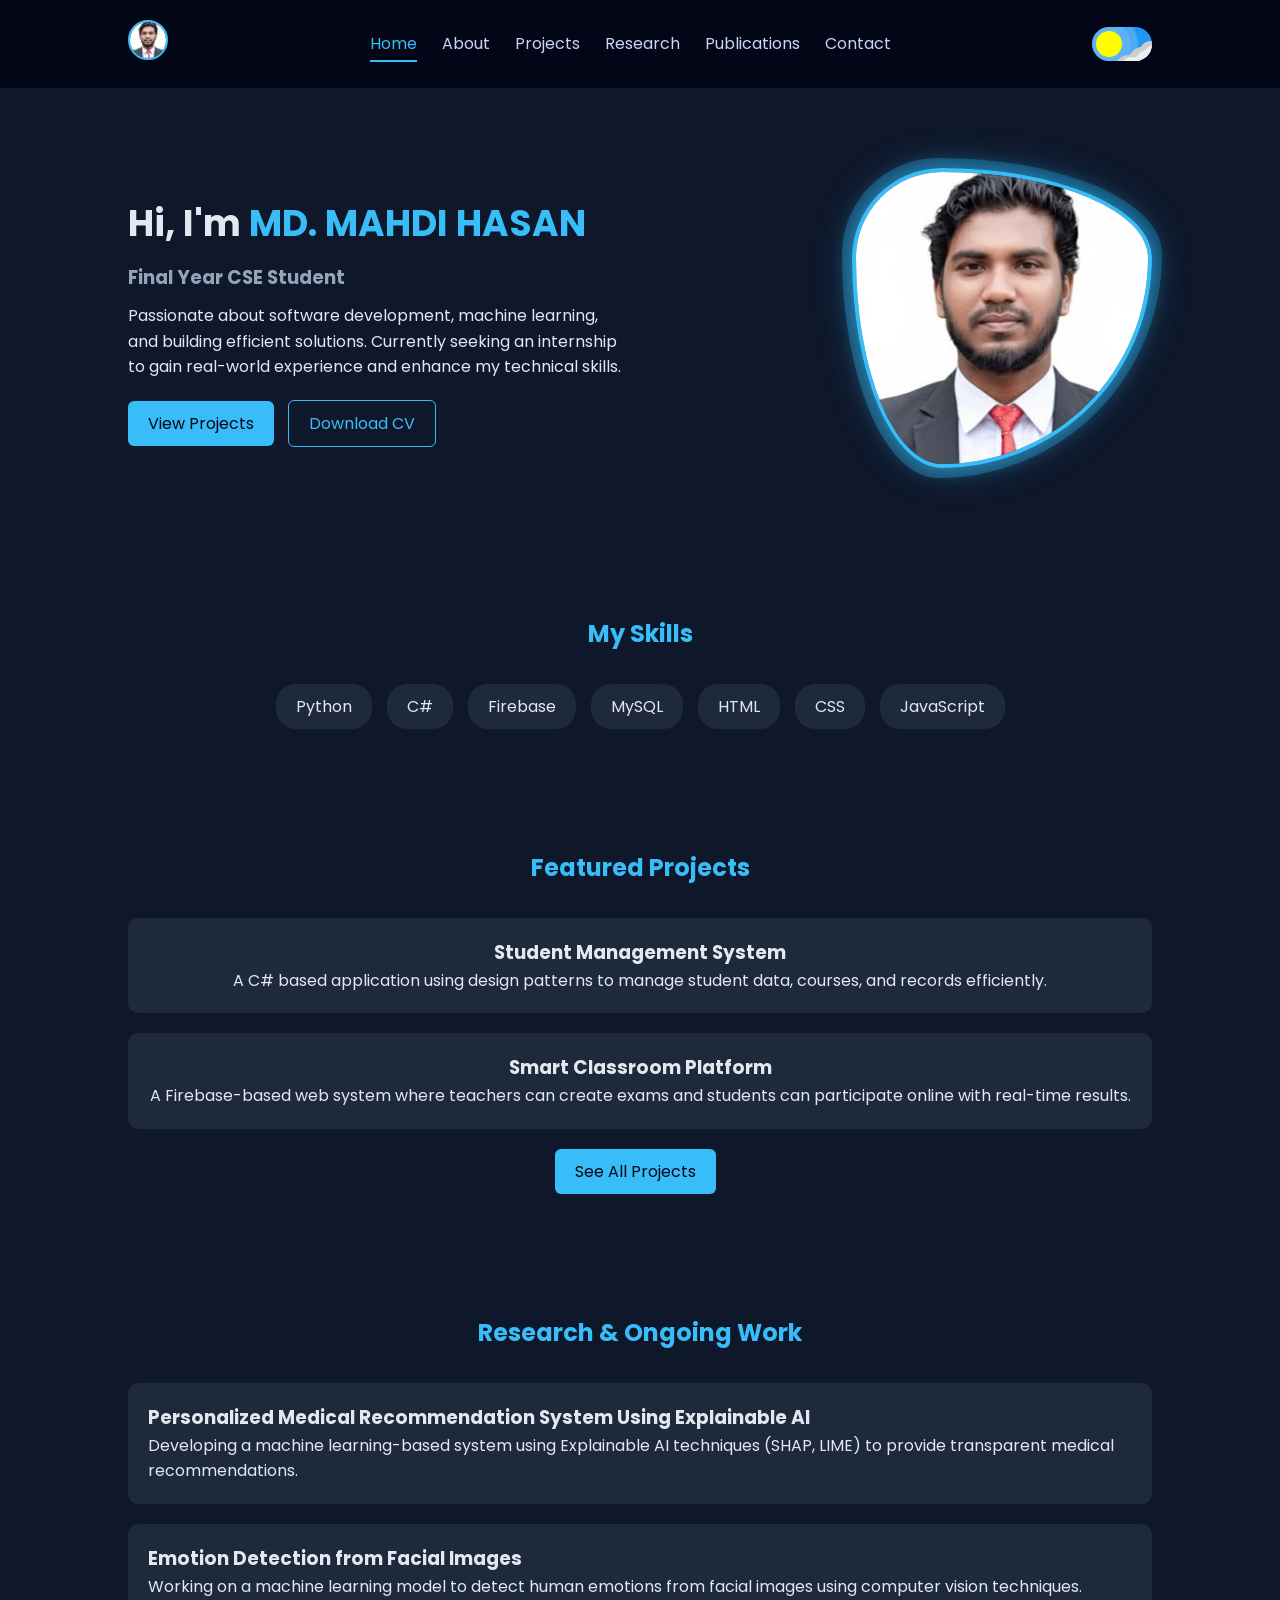
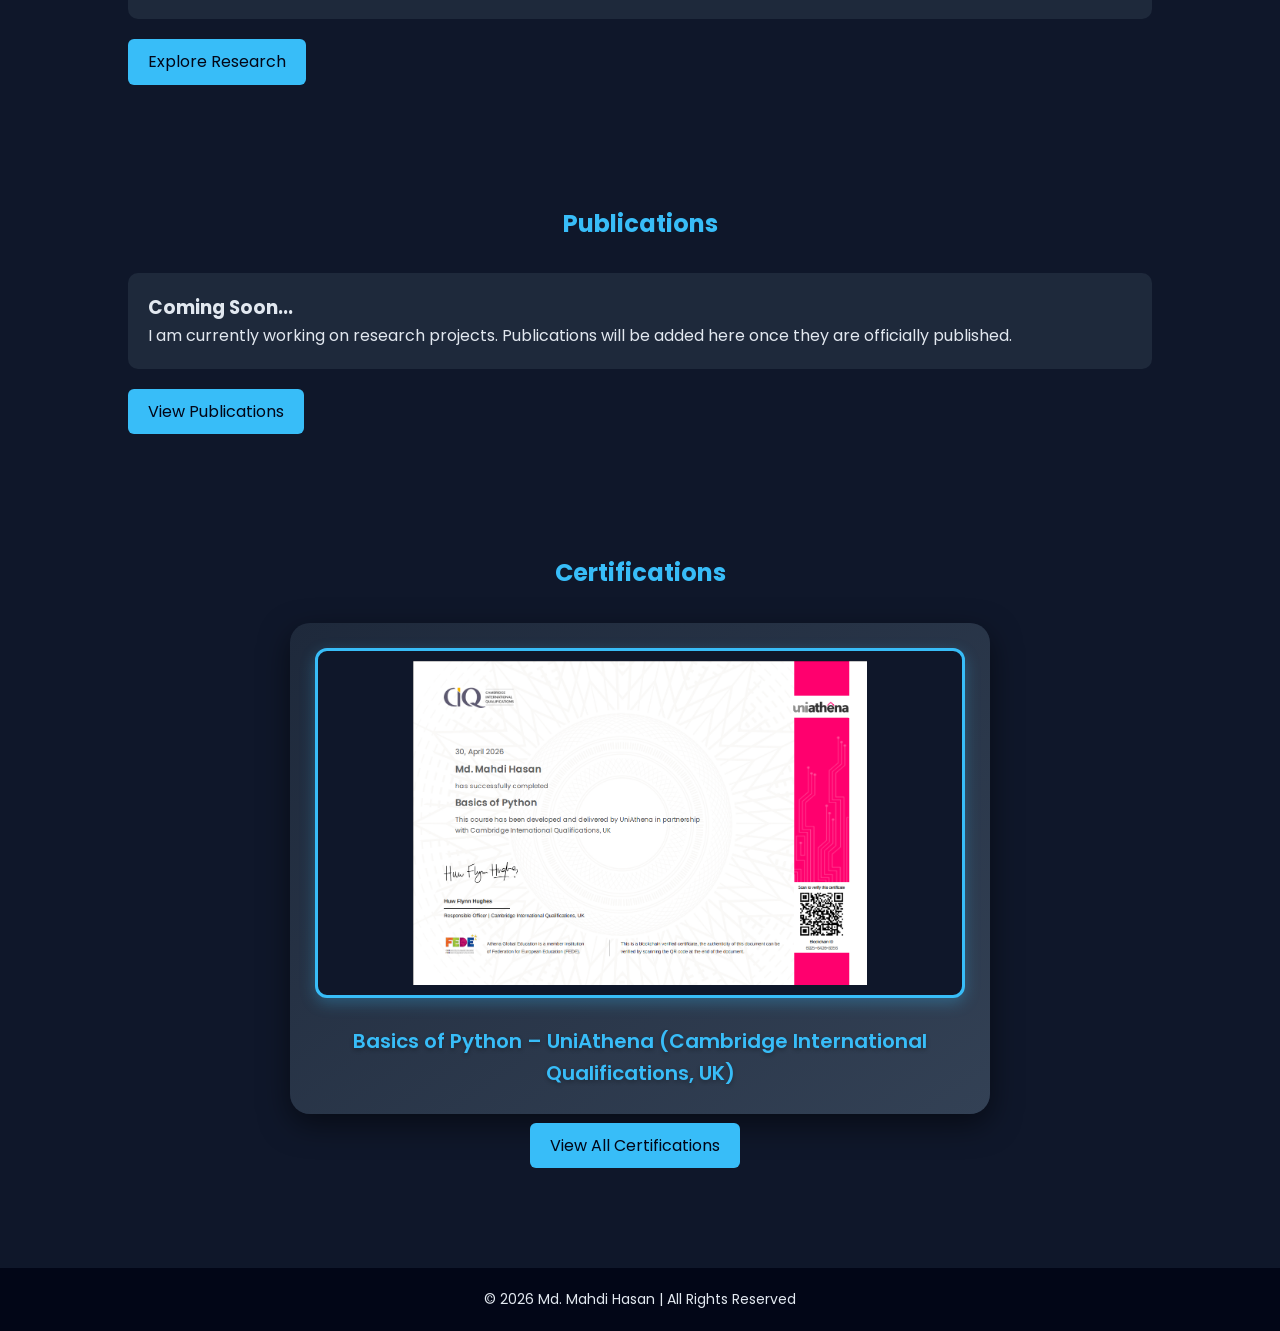
==== index.html @ 6dadae63 "2nd push issue fix and all page update" ====
<!DOCTYPE html>
<html lang="en">
<head>
    <meta charset="UTF-8">
    <meta name="viewport" content="width=device-width, initial-scale=1.0">
    <title>Md. Mahdi Hasan | Portfolio</title>

    <!-- CSS -->
    <link rel="stylesheet" href="css/style.css">

    <!-- Google Font -->
    <link href="https://fonts.googleapis.com/css2?family=Poppins:wght@300;400;600&display=swap" rel="stylesheet">
</head>
<body>

<!-- ===== NAVBAR ===== -->
<header>
    <nav class="navbar">
        <div class="logo" id="logoBtn">
            <img src="images/profile.jpg" alt="Mahdi">
        </div>
        <ul class="nav-links">
            <li><a href="index.html" class="active">Home</a></li>
            <li><a href="about.html">About</a></li>
            <li><a href="projects.html">Projects</a></li>
            <li><a href="research.html">Research</a></li>
            <li><a href="publications.html">Publications</a></li>
            <li><a href="contact.html">Contact</a></li>
        </ul>
        <!-- From Uiverse.io by RiccardoRapelli --> 
        <label class="switch">
          <input id="themeToggle" type="checkbox" />
          <div class="slider round">
            <div class="sun-moon">
              <svg id="moon-dot-1" class="moon-dot" viewBox="0 0 100 100">
                <circle cx="50" cy="50" r="50"></circle>
              </svg>
              <svg id="moon-dot-2" class="moon-dot" viewBox="0 0 100 100">
                <circle cx="50" cy="50" r="50"></circle>
              </svg>
              <svg id="moon-dot-3" class="moon-dot" viewBox="0 0 100 100">
                <circle cx="50" cy="50" r="50"></circle>
              </svg>
              <svg id="light-ray-1" class="light-ray" viewBox="0 0 100 100">
                <circle cx="50" cy="50" r="50"></circle>
              </svg>
              <svg id="light-ray-2" class="light-ray" viewBox="0 0 100 100">
                <circle cx="50" cy="50" r="50"></circle>
              </svg>
              <svg id="light-ray-3" class="light-ray" viewBox="0 0 100 100">
                <circle cx="50" cy="50" r="50"></circle>
              </svg>

              <svg id="cloud-1" class="cloud-dark" viewBox="0 0 100 100">
                <circle cx="50" cy="50" r="50"></circle>
              </svg>
              <svg id="cloud-2" class="cloud-dark" viewBox="0 0 100 100">
                <circle cx="50" cy="50" r="50"></circle>
              </svg>
              <svg id="cloud-3" class="cloud-dark" viewBox="0 0 100 100">
                <circle cx="50" cy="50" r="50"></circle>
              </svg>
              <svg id="cloud-4" class="cloud-light" viewBox="0 0 100 100">
                <circle cx="50" cy="50" r="50"></circle>
              </svg>
              <svg id="cloud-5" class="cloud-light" viewBox="0 0 100 100">
                <circle cx="50" cy="50" r="50"></circle>
              </svg>
              <svg id="cloud-6" class="cloud-light" viewBox="0 0 100 100">
                <circle cx="50" cy="50" r="50"></circle>
              </svg>
            </div>
            <div class="stars">
              <svg id="star-1" class="star" viewBox="0 0 20 20">
                <path
                  d="M 0 10 C 10 10,10 10 ,0 10 C 10 10 , 10 10 , 10 20 C 10 10 , 10 10 , 20 10 C 10 10 , 10 10 , 10 0 C 10 10,10 10 ,0 10 Z"
                ></path>
              </svg>
              <svg id="star-2" class="star" viewBox="0 0 20 20">
                <path
                  d="M 0 10 C 10 10,10 10 ,0 10 C 10 10 , 10 10 , 10 20 C 10 10 , 10 10 , 20 10 C 10 10 , 10 10 , 10 0 C 10 10,10 10 ,0 10 Z"
                ></path>
              </svg>
              <svg id="star-3" class="star" viewBox="0 0 20 20">
                <path
                  d="M 0 10 C 10 10,10 10 ,0 10 C 10 10 , 10 10 , 10 20 C 10 10 , 10 10 , 20 10 C 10 10 , 10 10 , 10 0 C 10 10,10 10 ,0 10 Z"
                ></path>
              </svg>
              <svg id="star-4" class="star" viewBox="0 0 20 20">
                <path
                  d="M 0 10 C 10 10,10 10 ,0 10 C 10 10 , 10 10 , 10 20 C 10 10 , 10 10 , 20 10 C 10 10 , 10 10 , 10 0 C 10 10,10 10 ,0 10 Z"
                ></path>
              </svg>
            </div>
          </div>
        </label>
    </nav>
</header>

<!-- ===== HERO SECTION ===== -->
<section class="hero">
    <div class="hero-content">
        <h1>Hi, I'm <span>MD. MAHDI HASAN</span></h1>
        <h3>Final Year CSE Student</h3>
        <p>
            Passionate about software development, machine learning, and building 
            efficient solutions. Currently seeking an internship to gain real-world 
            experience and enhance my technical skills.
        </p>

        <div class="buttons">
            <a href="projects.html" class="btn">View Projects</a>
            <a href="assets/Md. Mahdi Hasan 01731582633.pdf" class="btn secondary" download>Download CV</a>
        </div>
    </div>
    
    <div class="hero-image">
        <img src="images/profile.jpg" alt="Mahdi Hasan">
    </div>
</section>

<!-- ===== SKILLS SECTION ===== -->
<section class="skills">
    <h2>My Skills</h2>
    <div class="skill-box">
        <div class="skill">Python</div>
        <div class="skill">C#</div>
        <div class="skill">Firebase</div>
        <div class="skill">MySQL</div>
        <div class="skill">HTML</div>
        <div class="skill">CSS</div>
        <div class="skill">JavaScript</div>
    </div>
</section>

<!-- ===== PROJECT HIGHLIGHT ===== -->
<section class="projects-preview">
    <h2>Featured Projects</h2>

    <div class="project-card">
        <h3>Student Management System</h3>
        <p>
            A C# based application using design patterns to manage student data, 
            courses, and records efficiently.
        </p>
    </div>

    <div class="project-card">
        <h3>Smart Classroom Platform</h3>
        <p>
            A Firebase-based web system where teachers can create exams and 
            students can participate online with real-time results.
        </p>
    </div>

    <a href="projects.html" class="btn">See All Projects</a>
</section>

<!-- ===== RESEARCH SECTION ===== -->
<section class="research">
    <h2>Research & Ongoing Work</h2>

    <div class="research-card">
        <h3>Personalized Medical Recommendation System Using Explainable AI</h3>
        <p>
            Developing a machine learning-based system using Explainable AI 
            techniques (SHAP, LIME) to provide transparent medical recommendations.
        </p>
    </div>

    <div class="research-card">
        <h3>Emotion Detection from Facial Images</h3>
        <p>
            Working on a machine learning model to detect human emotions 
            from facial images using computer vision techniques.
        </p>
    </div>

    <a href="research.html" class="btn">Explore Research</a>
</section>

<!-- ===== PUBLICATIONS SECTION ===== -->
<section class="publications">
    <h2>Publications</h2>

    <div class="publication-card">
        <h3>Coming Soon...</h3>
        <p>
            I am currently working on research projects. Publications will be 
            added here once they are officially published.
        </p>
    </div>

    <a href="publications.html" class="btn">View Publications</a>
</section>

<!-- ===== CERTIFICATIONS SECTION ===== -->
<section class="certifications">
    <h2>Certifications</h2>

    <div class="cert-showcase">
        <div class="cert-slider">
            <div class="cert-slide active">
                <img src="images/certifications/1.png" alt="Basics of Python – UniAthena (Cambridge International Qualifications, UK)">
                <h4>Basics of Python – UniAthena (Cambridge International Qualifications, UK)</h4>
            </div>
            <div class="cert-slide">
                <img src="images/certifications/2.png" alt="Basics of Artificial Intelligence – UniAthena (Cambridge International Qualifications, UK)">
                <h4>Basics of Artificial Intelligence – UniAthena (Cambridge International Qualifications, UK)</h4>
            </div>
            <div class="cert-slide">
                <img src="images/certifications/3.png" alt="Basics of Data Science – UniAthena (Cambridge International Qualifications, UK)">
                <h4>Basics of Data Science – UniAthena (Cambridge International Qualifications, UK)</h4>
            </div>
            <div class="cert-slide">
                <img src="images/certifications/4.png" alt="Cyber Hygiene Training – The Asia Foundation & Sajida Foundation">
                <h4>Cyber Hygiene Training – The Asia Foundation & Sajida Foundation</h4>
            </div>
            <div class="cert-slide">
                <img src="images/certifications/5.jpg" alt="Introduction to 2D Animation - Grameenphone Academy">
                <h4>Introduction to 2D Animation - Grameenphone Academy</h4>
            </div>
            <div class="cert-slide">
                <img src="images/certifications/6.jpg" alt="Driver’s Drowsiness Detector - IUBAT IGNITRON 25.1">
                <h4>Driver’s Drowsiness Detector - IUBAT IGNITRON 25.1</h4>
            </div>
            <div class="cert-slide">
                <img src="images/certifications/6.jpg" alt="Coming Soon">
                <h4>Coming Soon...</h4>
            </div>
        </div>
    </div>

    <a href="certifications.html" class="btn cert-view-btn">View All Certifications</a>
</section>

<!-- ===== FOOTER ===== -->
<footer>
    <p>© 2026 Md. Mahdi Hasan | All Rights Reserved</p>
</footer>

<!-- Full size photo overlay -->
<div class="photo-overlay" id="photoOverlay">
    <span class="close-btn" id="closeBtn">&times;</span>
    <img src="images/profile.jpg" alt="Mahdi Profile">
</div>

<script>
const logoBtn = document.getElementById('logoBtn');
const photoOverlay = document.getElementById('photoOverlay');
const closeBtn = document.getElementById('closeBtn');
const themeToggle = document.getElementById('themeToggle');

// Theme toggle functionality
const currentTheme = localStorage.getItem('theme') || 'dark';
if (currentTheme === 'light') {
    document.body.classList.add('light-mode');
    themeToggle.checked = true;
}

themeToggle.addEventListener('change', function() {
    document.body.classList.toggle('light-mode');
    const theme = document.body.classList.contains('light-mode') ? 'light' : 'dark';
    localStorage.setItem('theme', theme);
});

// Show full photo on click (both desktop and mobile)
logoBtn.addEventListener('click', function() {
    photoOverlay.classList.add('active');
});

// Close overlay when clicking close button
closeBtn.addEventListener('click', function(e) {
    e.stopPropagation();
    photoOverlay.classList.remove('active');
});

// Close overlay when clicking on background
photoOverlay.addEventListener('click', function(e) {
    if (e.target === photoOverlay) {
        photoOverlay.classList.remove('active');
    }
});

// Certificate slider auto-rotation
const certSlides = document.querySelectorAll('.cert-slide');
let currentSlide = 0;

function showNextCert() {
    certSlides[currentSlide].classList.remove('active');
    currentSlide = (currentSlide + 1) % certSlides.length;
    certSlides[currentSlide].classList.add('active');
}

if (certSlides.length > 0) {
    setInterval(showNextCert, 4000); // Change every 4 seconds
}
</script>

</body>
</html>
---- css/style.css ----
/* ===== GLOBAL ===== */
* {
    margin: 0;
    padding: 0;
    box-sizing: border-box;
}

body {
    font-family: 'Poppins', sans-serif;
    background: #0f172a;
    color: #e2e8f0;
    line-height: 1.6;
    transition: background 0.3s, color 0.3s;
}

body.light-mode {
    background: #f1f5f9;
    color: #1e293b;
}

a {
    text-decoration: none;
    color: inherit;
}

/* ===== NAVBAR ===== */
.navbar {
    display: flex;
    justify-content: space-between;
    align-items: center;
    padding: 20px 10%;
    background: #020617;
    position: sticky;
    top: 0;
    z-index: 1000;
    transition: background 0.3s;
}

body.light-mode .navbar {
    background: #ffffff;
    box-shadow: 0 2px 10px rgba(0,0,0,0.1);
}

.logo {
    color: #38bdf8;
    font-weight: 600;
    position: relative;
    cursor: pointer;
}

.logo img {
    width: 40px;
    height: 40px;
    border-radius: 50%;
    object-fit: cover;
    border: 2px solid #38bdf8;
    transition: 0.3s;
}

/* Full size photo overlay */
.photo-overlay {
    position: fixed;
    top: 0;
    left: 0;
    width: 100%;
    height: 100%;
    background: rgba(0, 0, 0, 0.9);
    display: flex;
    align-items: center;
    justify-content: center;
    z-index: 9999;
    opacity: 0;
    pointer-events: none;
    transition: opacity 0.3s;
}

.photo-overlay.active {
    opacity: 1;
    pointer-events: all;
}

.photo-overlay img {
    max-width: 90%;
    max-height: 90vh;
    border-radius: 10px;
    border: 4px solid #38bdf8;
}

.close-btn {
    position: absolute;
    top: 20px;
    right: 20px;
    width: 40px;
    height: 40px;
    background: #38bdf8;
    border-radius: 50%;
    display: flex;
    align-items: center;
    justify-content: center;
    cursor: pointer;
    font-size: 24px;
    color: #020617;
    transition: 0.3s;
}

.close-btn:hover {
    background: #0ea5e9;
    transform: rotate(90deg);
}

.nav-links {
    list-style: none;
    display: flex;
    gap: 25px;
}

.nav-links a {
    color: #cbd5f5;
    transition: 0.3s;
}

.nav-links a.active {
    color: #38bdf8;
    border-bottom: 2px solid #38bdf8;
    padding-bottom: 5px;
}

.nav-links a:hover {
    color: #38bdf8;
}

/* From Uiverse.io by RiccardoRapelli */ 
.switch {
  position: relative;
  display: inline-block;
  width: 60px;
  height: 34px;
}

.switch #themeToggle {
  opacity: 0;
  width: 0;
  height: 0;
}

.slider {
  position: absolute;
  cursor: pointer;
  top: 0;
  left: 0;
  right: 0;
  bottom: 0;
  background-color: #2196f3;
  -webkit-transition: 0.4s;
  transition: 0.4s;
  z-index: 0;
  overflow: hidden;
}

.sun-moon {
  position: absolute;
  content: "";
  height: 26px;
  width: 26px;
  left: 4px;
  bottom: 4px;
  background-color: yellow;
  -webkit-transition: 0.4s;
  transition: 0.4s;
}

#themeToggle:checked + .slider {
  background-color: black;
}

#themeToggle:focus + .slider {
  box-shadow: 0 0 1px #2196f3;
}

#themeToggle:checked + .slider .sun-moon {
  -webkit-transform: translateX(26px);
  -ms-transform: translateX(26px);
  transform: translateX(26px);
  background-color: white;
  -webkit-animation: rotate-center 0.6s ease-in-out both;
  animation: rotate-center 0.6s ease-in-out both;
}

.moon-dot {
  opacity: 0;
  transition: 0.4s;
  fill: gray;
}

#themeToggle:checked + .slider .sun-moon .moon-dot {
  opacity: 1;
}

.slider.round {
  border-radius: 34px;
}

.slider.round .sun-moon {
  border-radius: 50%;
}

#moon-dot-1 {
  left: 10px;
  top: 3px;
  position: absolute;
  width: 6px;
  height: 6px;
  z-index: 4;
}

#moon-dot-2 {
  left: 2px;
  top: 10px;
  position: absolute;
  width: 10px;
  height: 10px;
  z-index: 4;
}

#moon-dot-3 {
  left: 16px;
  top: 18px;
  position: absolute;
  width: 3px;
  height: 3px;
  z-index: 4;
}

#light-ray-1 {
  left: -8px;
  top: -8px;
  position: absolute;
  width: 43px;
  height: 43px;
  z-index: -1;
  fill: white;
  opacity: 10%;
}

#light-ray-2 {
  left: -50%;
  top: -50%;
  position: absolute;
  width: 55px;
  height: 55px;
  z-index: -1;
  fill: white;
  opacity: 10%;
}

#light-ray-3 {
  left: -18px;
  top: -18px;
  position: absolute;
  width: 60px;
  height: 60px;
  z-index: -1;
  fill: white;
  opacity: 10%;
}

.cloud-light {
  position: absolute;
  fill: #eee;
  animation-name: cloud-move;
  animation-duration: 6s;
  animation-iteration-count: infinite;
}

.cloud-dark {
  position: absolute;
  fill: #ccc;
  animation-name: cloud-move;
  animation-duration: 6s;
  animation-iteration-count: infinite;
  animation-delay: 1s;
}

#cloud-1 {
  left: 30px;
  top: 15px;
  width: 40px;
}

#cloud-2 {
  left: 44px;
  top: 10px;
  width: 20px;
}

#cloud-3 {
  left: 18px;
  top: 24px;
  width: 30px;
}

#cloud-4 {
  left: 36px;
  top: 18px;
  width: 40px;
}

#cloud-5 {
  left: 48px;
  top: 14px;
  width: 20px;
}

#cloud-6 {
  left: 22px;
  top: 26px;
  width: 30px;
}

@keyframes cloud-move {
  0% {
    transform: translateX(0px);
  }

  40% {
    transform: translateX(4px);
  }

  80% {
    transform: translateX(-4px);
  }

  100% {
    transform: translateX(0px);
  }
}

.stars {
  transform: translateY(-32px);
  opacity: 0;
  transition: 0.4s;
}

.star {
  fill: white;
  position: absolute;
  -webkit-transition: 0.4s;
  transition: 0.4s;
  animation-name: star-twinkle;
  animation-duration: 2s;
  animation-iteration-count: infinite;
}

#themeToggle:checked + .slider .stars {
  -webkit-transform: translateY(0);
  -ms-transform: translateY(0);
  transform: translateY(0);
  opacity: 1;
}

#star-1 {
  width: 20px;
  top: 2px;
  left: 3px;
  animation-delay: 0.3s;
}

#star-2 {
  width: 6px;
  top: 16px;
  left: 3px;
}

#star-3 {
  width: 12px;
  top: 20px;
  left: 10px;
  animation-delay: 0.6s;
}

#star-4 {
  width: 18px;
  top: 0px;
  left: 18px;
  animation-delay: 1.3s;
}

@keyframes star-twinkle {
  0% {
    transform: scale(1);
  }

  40% {
    transform: scale(1.2);
  }

  80% {
    transform: scale(0.8);
  }

  100% {
    transform: scale(1);
  }
}

/* ===== HERO ===== */
.hero {
    display: flex;
    align-items: center;
    justify-content: space-between;
    padding: 80px 10%;
    flex-wrap: wrap;
}

.hero-content {
    max-width: 500px;
}

.hero-content h1 {
    font-size: 36px;
}

.hero-content span {
    color: #38bdf8;
}

.hero-content h3 {
    margin: 10px 0;
    color: #94a3b8;
}

.hero-content p {
    margin-bottom: 20px;
}

.hero-image img {
    width: 300px;
    height: 300px;
    object-fit: cover;
    border-radius: 30% 70% 70% 30% / 30% 30% 70% 70%;
    border: 4px solid #38bdf8;
    box-shadow: 
        0 0 20px rgba(56, 189, 248, 0.5),
        0 0 40px rgba(56, 189, 248, 0.3),
        inset 0 0 20px rgba(56, 189, 248, 0.1);
    animation: morph 8s ease-in-out infinite;
    position: relative;
}

.hero-image {
    position: relative;
}

.hero-image::before {
    content: '';
    position: absolute;
    width: 320px;
    height: 320px;
    background: linear-gradient(45deg, #38bdf8, #0ea5e9);
    border-radius: 30% 70% 70% 30% / 30% 30% 70% 70%;
    top: -10px;
    left: -10px;
    z-index: -1;
    opacity: 0.3;
    animation: morph 8s ease-in-out infinite;
    animation-delay: 0.5s;
}

@keyframes morph {
    0%, 100% {
        border-radius: 30% 70% 70% 30% / 30% 30% 70% 70%;
    }
    25% {
        border-radius: 58% 42% 75% 25% / 76% 46% 54% 24%;
    }
    50% {
        border-radius: 50% 50% 33% 67% / 55% 27% 73% 45%;
    }
    75% {
        border-radius: 33% 67% 58% 42% / 63% 68% 32% 37%;
    }
}

/* ===== BUTTONS ===== */
.btn {
    display: inline-block;
    padding: 10px 20px;
    background: #38bdf8;
    color: #020617;
    border-radius: 6px;
    margin-right: 10px;
    transition: 0.3s;
}

.btn:hover {
    background: #0ea5e9;
}

.btn.secondary {
    background: transparent;
    border: 1px solid #38bdf8;
    color: #38bdf8;
}

.btn.secondary:hover {
    background: #38bdf8;
    color: #020617;
}

/* ===== SECTIONS ===== */
section {
    padding: 60px 10%;
}

h2 {
    text-align: center;
    margin-bottom: 30px;
    color: #38bdf8;
}

/* ===== SKILLS ===== */
.skill-box {
    display: flex;
    flex-wrap: wrap;
    justify-content: center;
    gap: 15px;
}

.skill {
    padding: 10px 20px;
    background: #1e293b;
    border-radius: 20px;
    transition: 0.3s;
}

body.light-mode .skill {
    background: #e2e8f0;
}

.skill:hover {
    background: #38bdf8;
    color: #020617;
}

/* ===== CARDS ===== */
.project-card,
.research-card,
.publication-card {
    background: #1e293b;
    padding: 20px;
    border-radius: 10px;
    margin-bottom: 20px;
    transition: 0.3s;
}

body.light-mode .project-card,
body.light-mode .research-card,
body.light-mode .publication-card {
    background: #ffffff;
    box-shadow: 0 2px 10px rgba(0,0,0,0.1);
}

.project-card:hover,
.research-card:hover,
.publication-card:hover {
    transform: translateY(-5px);
    background: #334155;
}

body.light-mode .project-card:hover,
body.light-mode .research-card:hover,
body.light-mode .publication-card:hover {
    background: #e2e8f0;
}

/* ===== PROJECTS GRID ===== */
.projects-preview {
    text-align: center;
}

/* ===== CERTIFICATIONS ===== */
.certifications {
    text-align: center;
}

.cert-showcase {
    max-width: 700px;
    margin: 0 auto 30px;
    position: relative;
    min-height: 450px;
}

.cert-slider {
    position: relative;
    width: 100%;
    height: 100%;
}

.cert-slide {
    position: absolute;
    top: 0;
    left: 0;
    width: 100%;
    opacity: 0;
    transition: opacity 1s ease-in-out;
    background: linear-gradient(145deg, #1e293b, #334155);
    padding: 25px;
    border-radius: 20px;
    box-shadow: 0 10px 30px rgba(0, 0, 0, 0.5);
}

body.light-mode .cert-slide {
    background: linear-gradient(145deg, #ffffff, #f1f5f9);
    box-shadow: 0 10px 30px rgba(0, 0, 0, 0.15);
}

.cert-slide.active {
    opacity: 1;
    z-index: 1;
}

.cert-slide img {
    width: 100%;
    height: 350px;
    object-fit: contain;
    border-radius: 12px;
    margin-bottom: 20px;
    background: #0f172a;
    padding: 10px;
    border: 3px solid #38bdf8;
    box-shadow: 0 5px 15px rgba(56, 189, 248, 0.3);
}

body.light-mode .cert-slide img {
    background: #ffffff;
}

.cert-slide h4 {
    color: #38bdf8;
    font-size: 20px;
    margin: 0;
    font-weight: 600;
    text-shadow: 0 2px 4px rgba(0, 0, 0, 0.3);
}

.cert-view-btn {
    position: relative;
    z-index: 10;
    margin-top: 20px;
}

/* ===== FOOTER ===== */
footer {
    text-align: center;
    padding: 20px;
    background: #020617;
    margin-top: 40px;
    font-size: 14px;
    transition: background 0.3s;
}

body.light-mode footer {
    background: #ffffff;
    box-shadow: 0 -2px 10px rgba(0,0,0,0.1);
}

/* ===== RESPONSIVE ===== */
@media (max-width: 768px) {

    .hero {
        flex-direction: column;
        text-align: center;
    }

    .hero-image img {
        margin-top: 20px;
    }

    .nav-links {
        flex-direction: column;
        gap: 10px;
    }
}
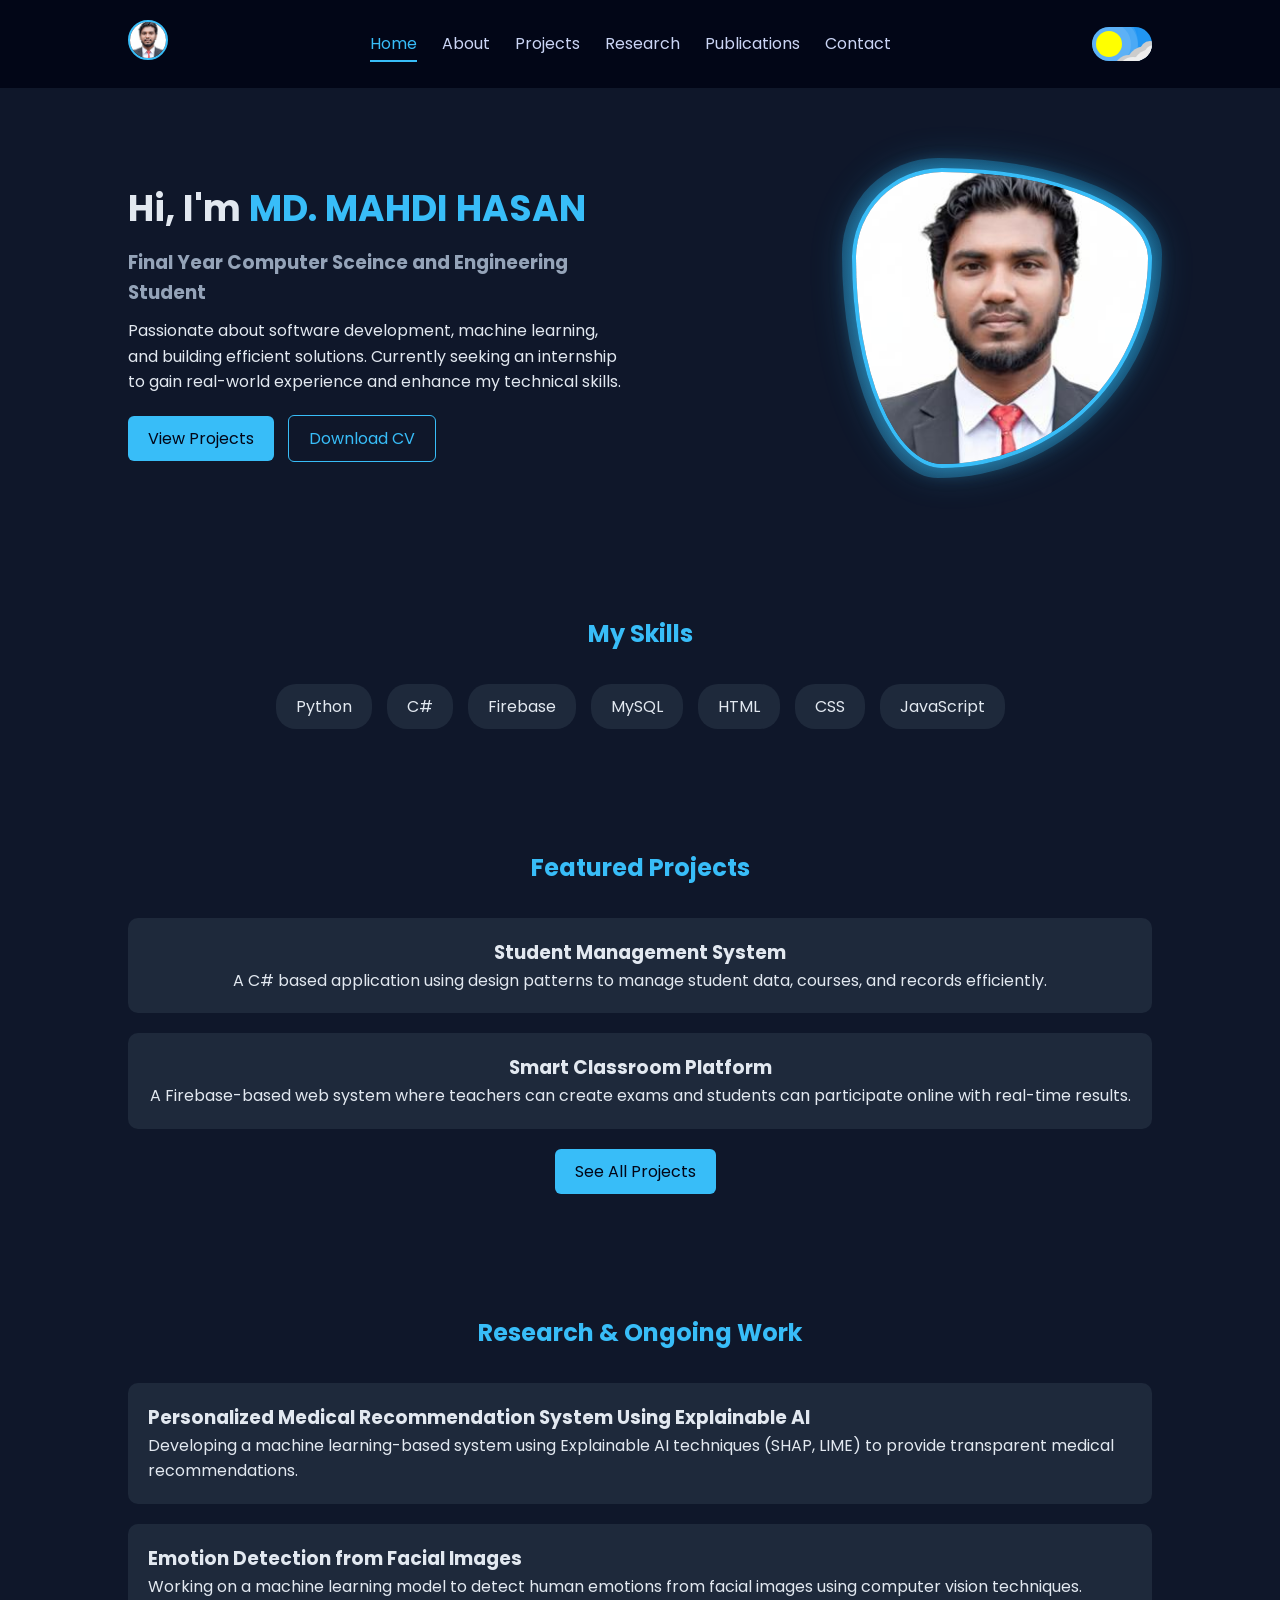
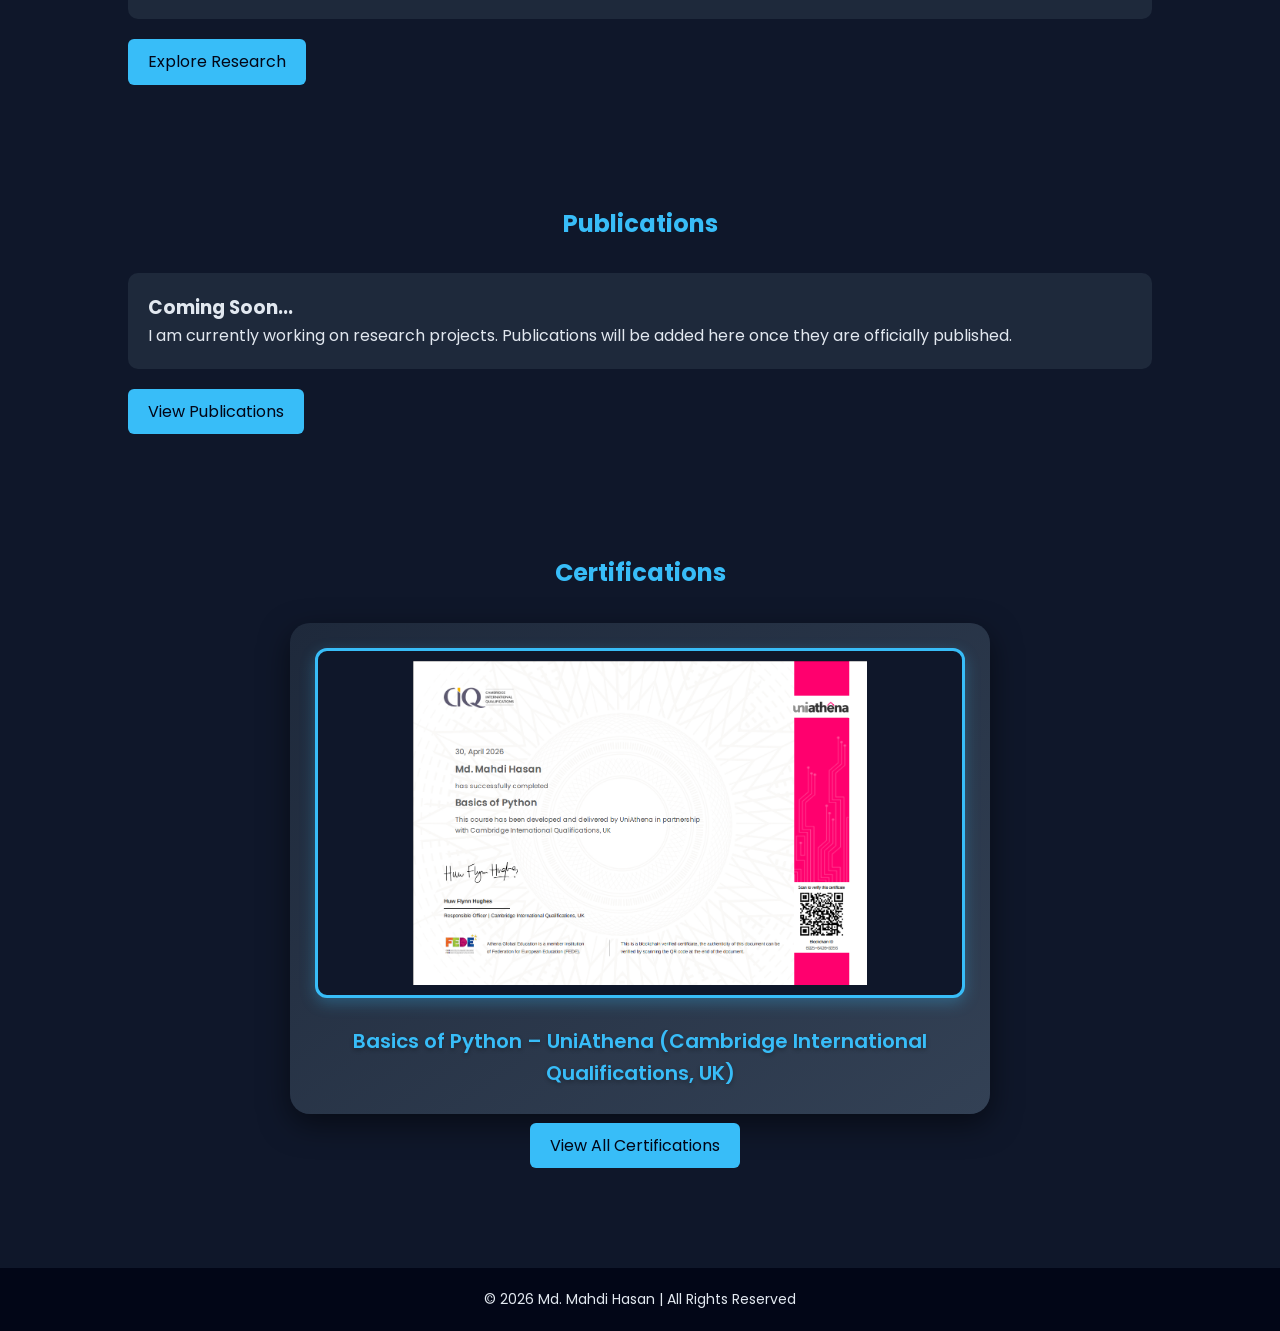
==== commit 540d16b4: "feature and design change" ====
--- a/index.html
+++ b/index.html
@@ -101,7 +101,7 @@
 <section class="hero">
     <div class="hero-content">
         <h1>Hi, I'm <span>MD. MAHDI HASAN</span></h1>
-        <h3>Final Year CSE Student</h3>
+        <h3>Final Year Computer Sceince and Engineering Student</h3>
         <p>
             Passionate about software development, machine learning, and building 
             efficient solutions. Currently seeking an internship to gain real-world 
@@ -225,7 +225,7 @@
                 <h4>Driver’s Drowsiness Detector - IUBAT IGNITRON 25.1</h4>
             </div>
             <div class="cert-slide">
-                <img src="images/certifications/6.jpg" alt="Coming Soon">
+                <img src="images/certifications/7.jpg" alt="Coming Soon">
                 <h4>Coming Soon...</h4>
             </div>
         </div>
@@ -245,57 +245,8 @@
     <img src="images/profile.jpg" alt="Mahdi Profile">
 </div>
 
-<script>
-const logoBtn = document.getElementById('logoBtn');
-const photoOverlay = document.getElementById('photoOverlay');
-const closeBtn = document.getElementById('closeBtn');
-const themeToggle = document.getElementById('themeToggle');
-
-// Theme toggle functionality
-const currentTheme = localStorage.getItem('theme') || 'dark';
-if (currentTheme === 'light') {
-    document.body.classList.add('light-mode');
-    themeToggle.checked = true;
-}
-
-themeToggle.addEventListener('change', function() {
-    document.body.classList.toggle('light-mode');
-    const theme = document.body.classList.contains('light-mode') ? 'light' : 'dark';
-    localStorage.setItem('theme', theme);
-});
-
-// Show full photo on click (both desktop and mobile)
-logoBtn.addEventListener('click', function() {
-    photoOverlay.classList.add('active');
-});
-
-// Close overlay when clicking close button
-closeBtn.addEventListener('click', function(e) {
-    e.stopPropagation();
-    photoOverlay.classList.remove('active');
-});
-
-// Close overlay when clicking on background
-photoOverlay.addEventListener('click', function(e) {
-    if (e.target === photoOverlay) {
-        photoOverlay.classList.remove('active');
-    }
-});
-
-// Certificate slider auto-rotation
-const certSlides = document.querySelectorAll('.cert-slide');
-let currentSlide = 0;
-
-function showNextCert() {
-    certSlides[currentSlide].classList.remove('active');
-    currentSlide = (currentSlide + 1) % certSlides.length;
-    certSlides[currentSlide].classList.add('active');
-}
-
-if (certSlides.length > 0) {
-    setInterval(showNextCert, 4000); // Change every 4 seconds
-}
-</script>
+<script src="js/main.js"></script>
+<script src="js/index.js"></script>
 
 </body>
 </html>
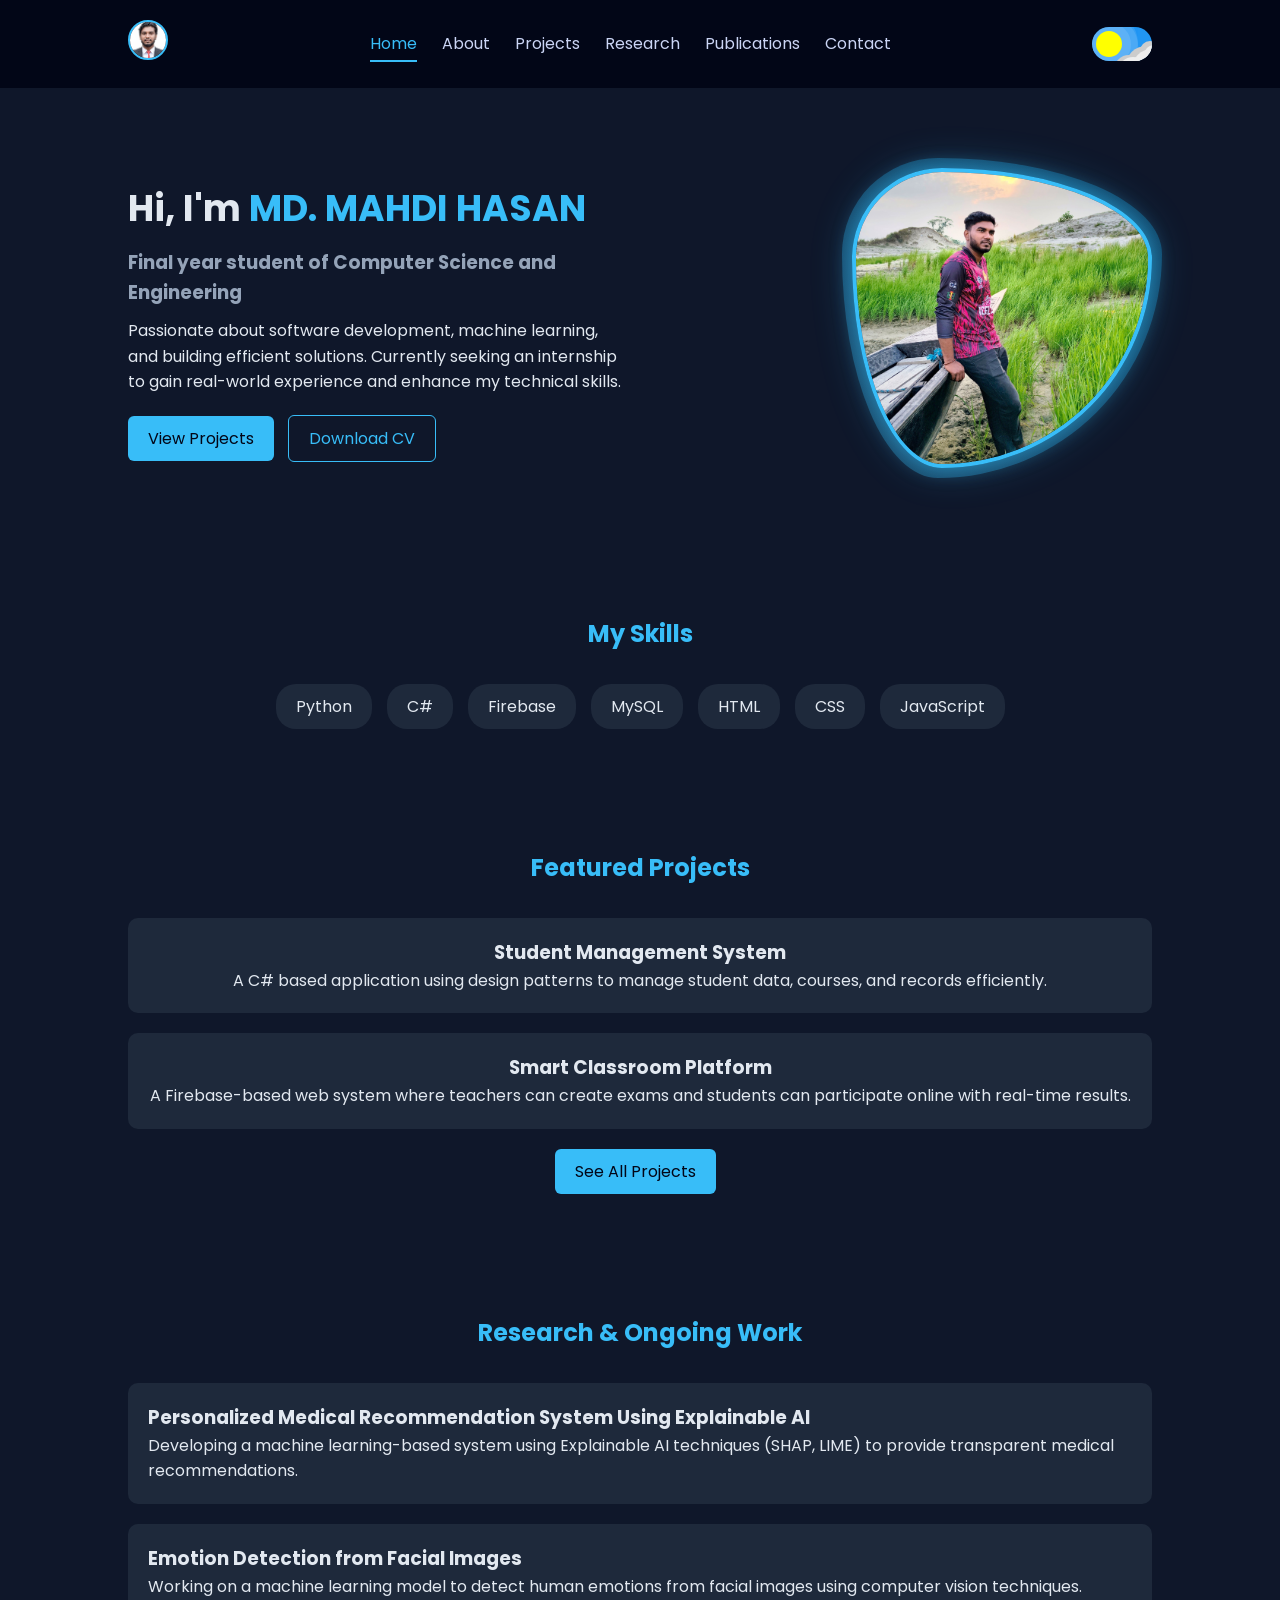
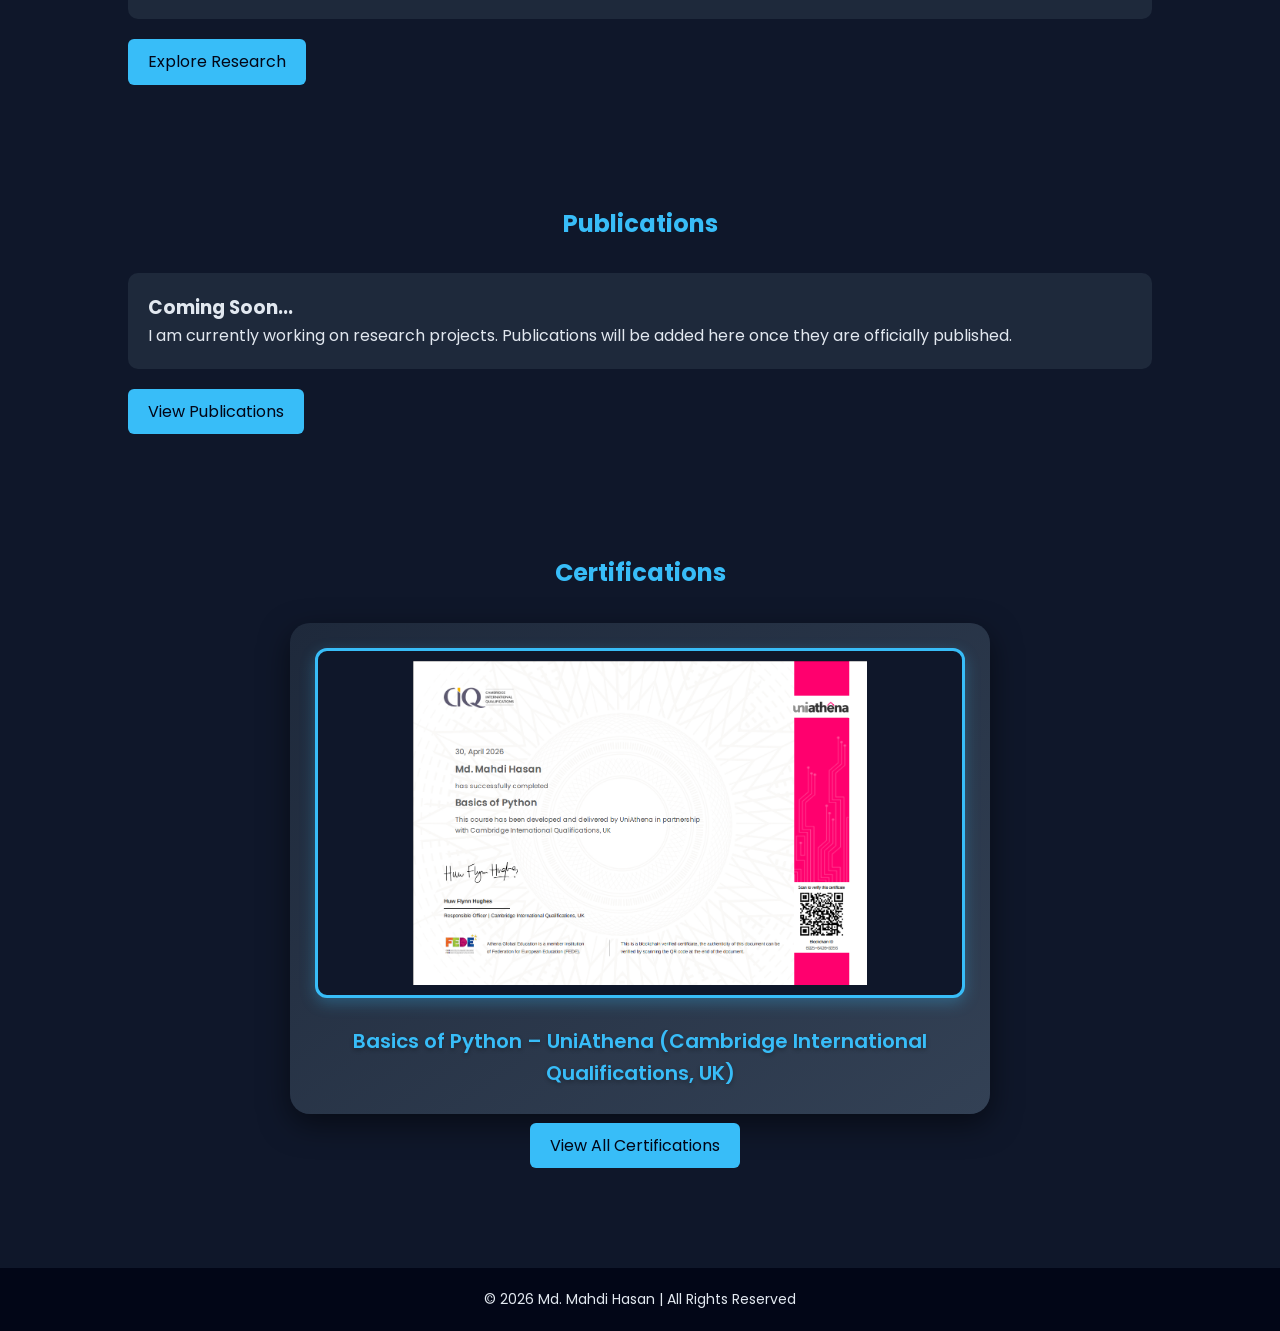
==== commit 37d89a44: "photo update" ====
--- a/index.html
+++ b/index.html
@@ -17,7 +17,7 @@
 <header>
     <nav class="navbar">
         <div class="logo" id="logoBtn">
-            <img src="images/profile.jpg" alt="Mahdi">
+            <img src="images/profile2.jpg" alt="Mahdi">
         </div>
         <ul class="nav-links">
             <li><a href="index.html" class="active">Home</a></li>
@@ -101,7 +101,7 @@
 <section class="hero">
     <div class="hero-content">
         <h1>Hi, I'm <span>MD. MAHDI HASAN</span></h1>
-        <h3>Final Year Computer Sceince and Engineering Student</h3>
+        <h3>Final year student of Computer Science and Engineering</h3>
         <p>
             Passionate about software development, machine learning, and building 
             efficient solutions. Currently seeking an internship to gain real-world 
@@ -242,7 +242,7 @@
 <!-- Full size photo overlay -->
 <div class="photo-overlay" id="photoOverlay">
     <span class="close-btn" id="closeBtn">&times;</span>
-    <img src="images/profile.jpg" alt="Mahdi Profile">
+    <img src="images/profile2.jpg" alt="Mahdi Profile">
 </div>
 
 <script src="js/main.js"></script>
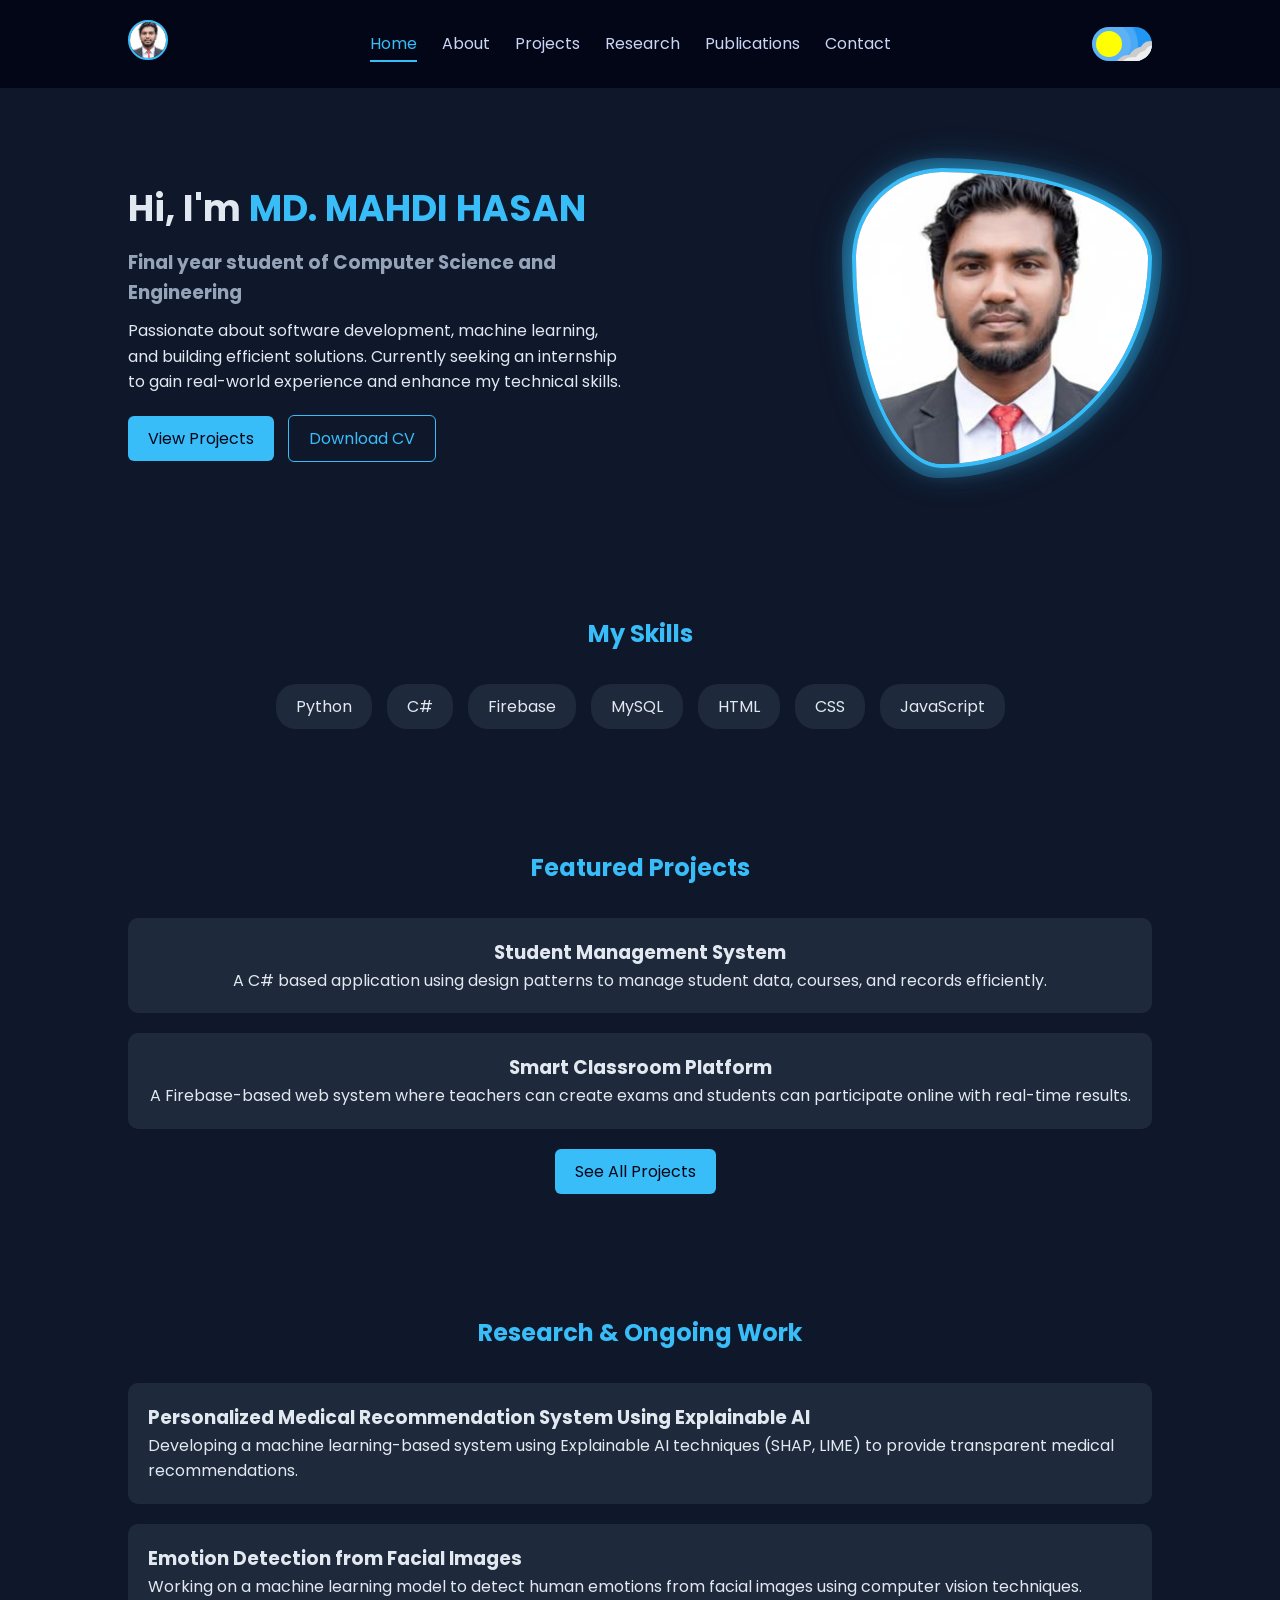
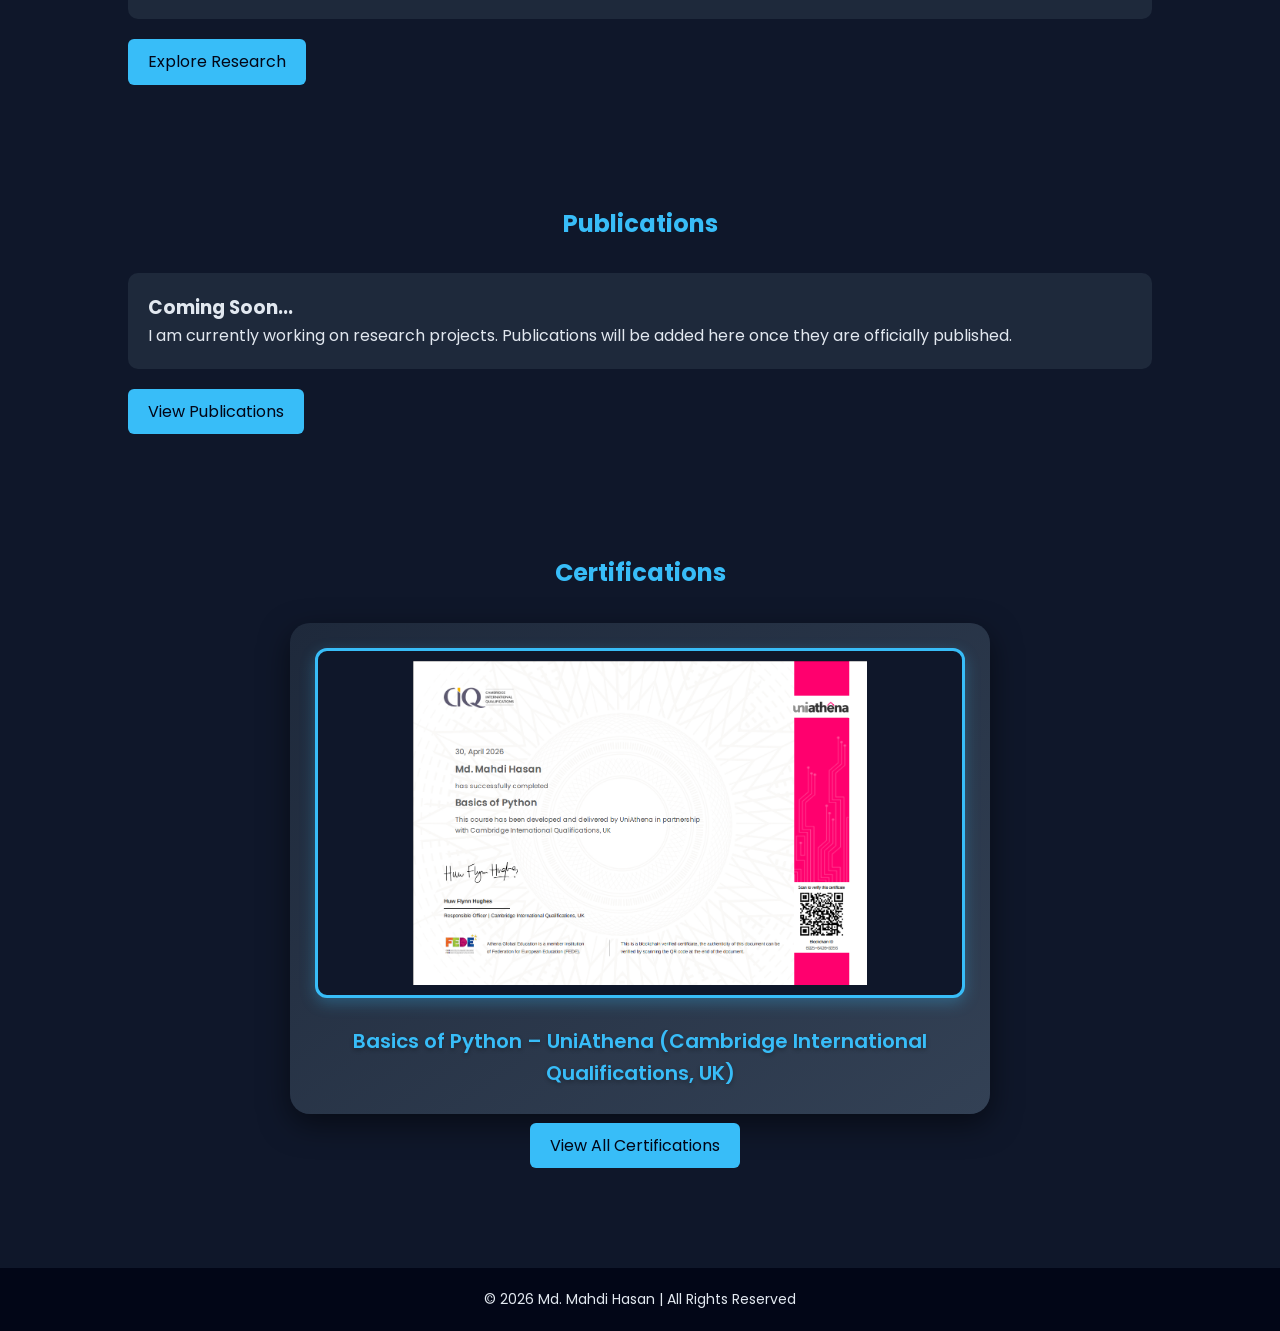
==== commit 67b29645: "mmm" ====
--- a/index.html
+++ b/index.html
@@ -97,6 +97,7 @@
     </nav>
 </header>
 
+
 <!-- ===== HERO SECTION ===== -->
 <section class="hero">
     <div class="hero-content">
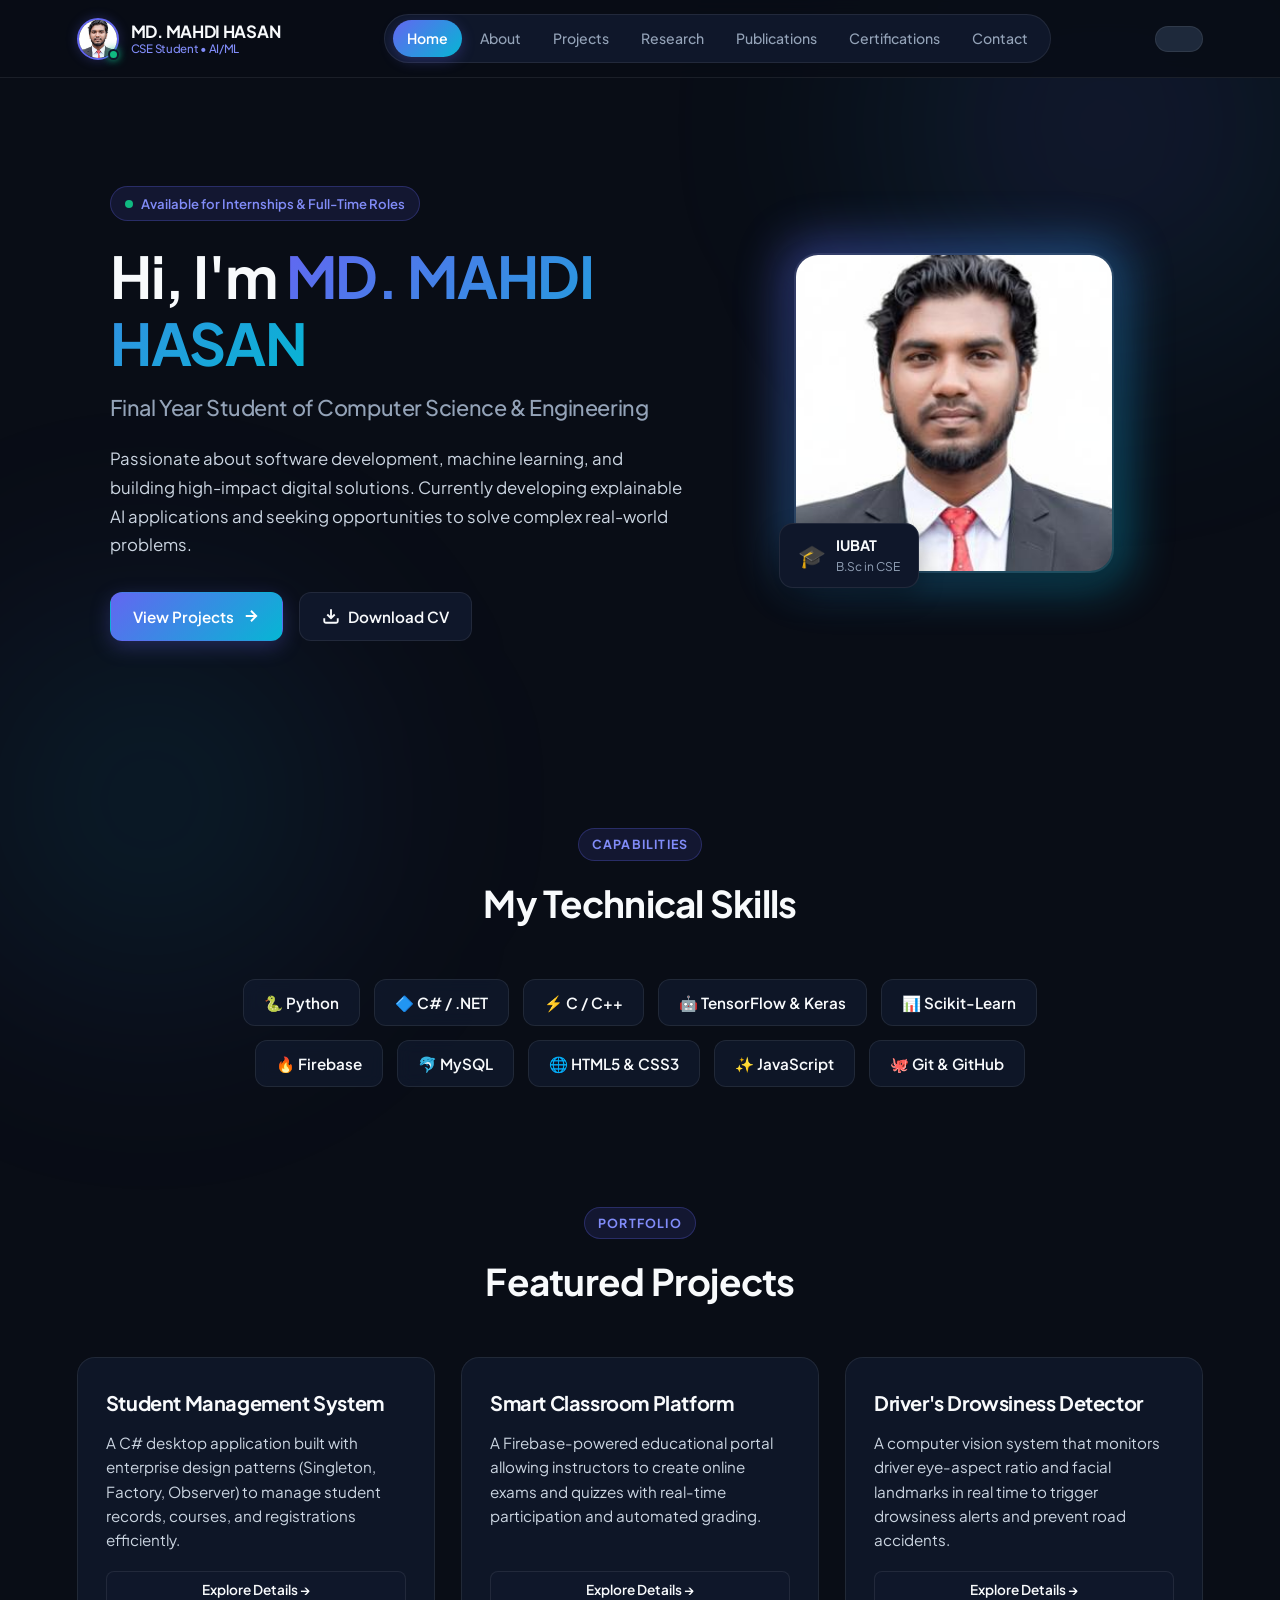
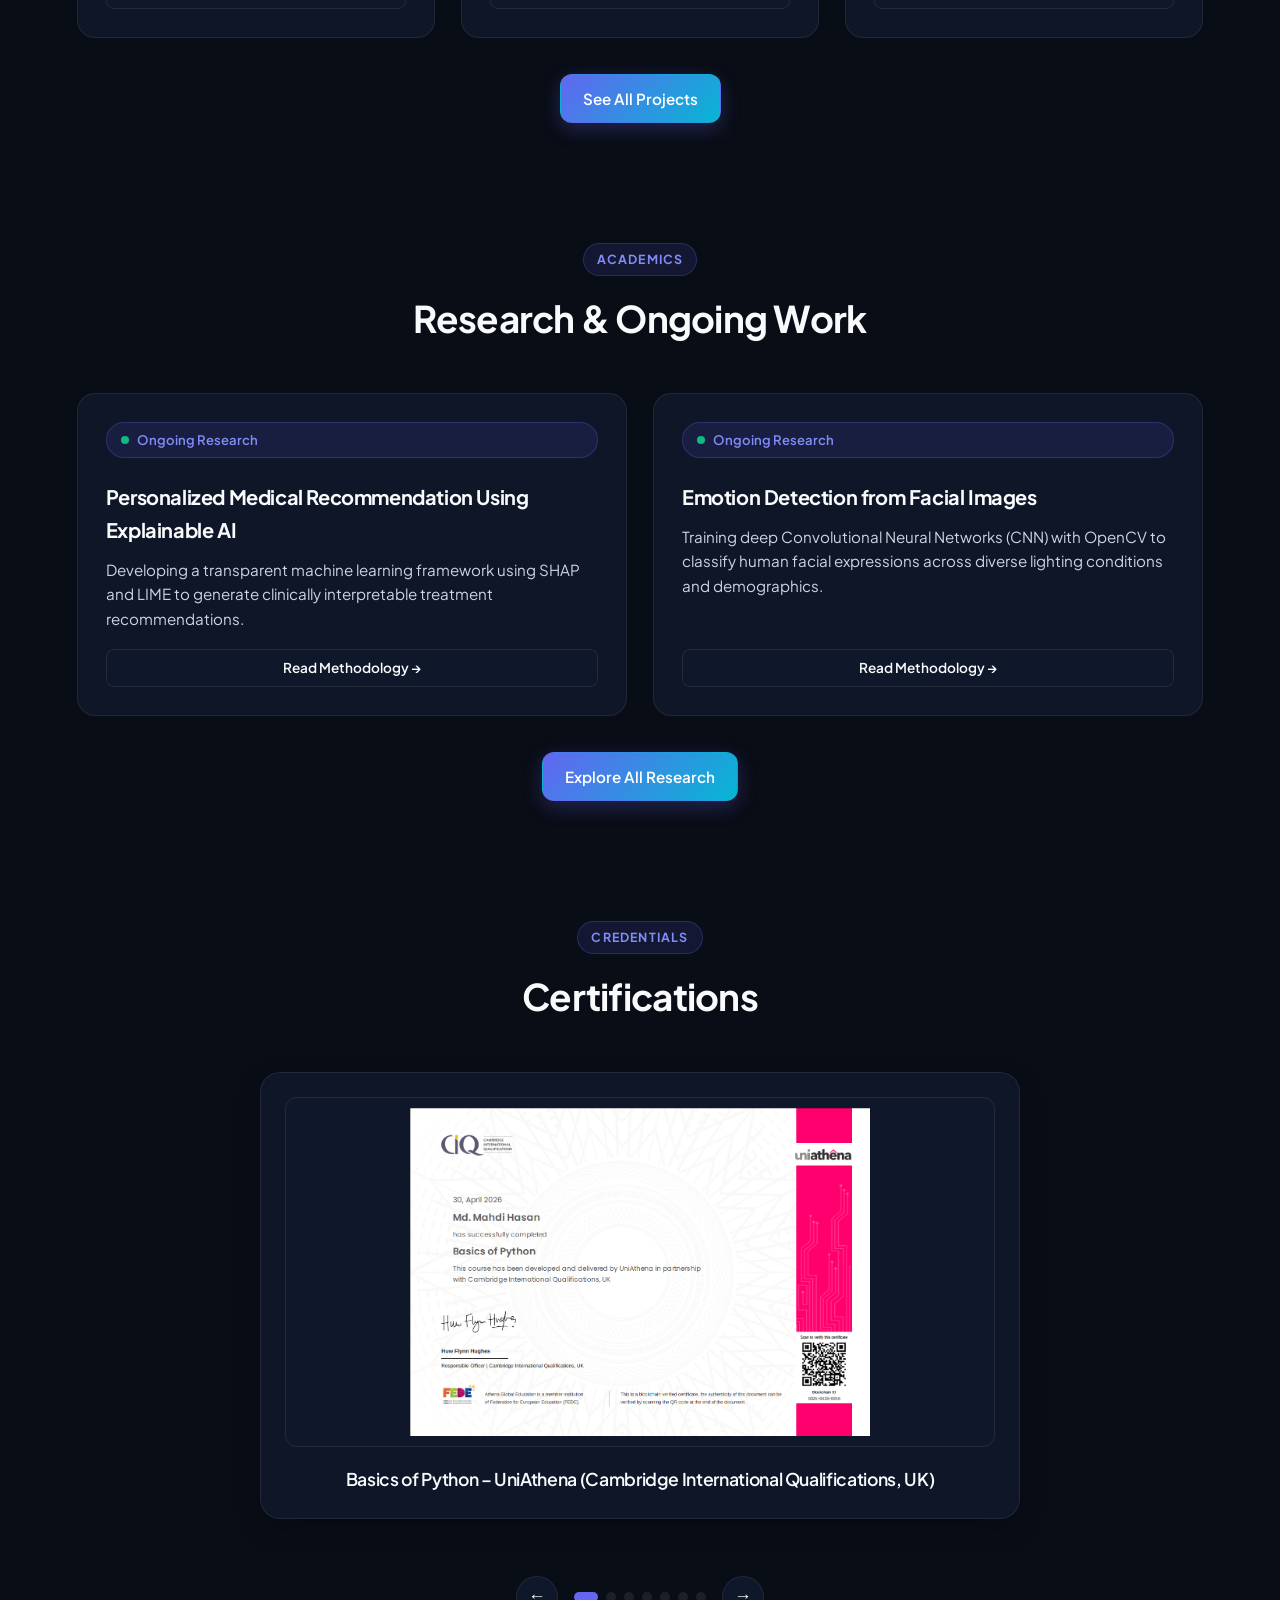
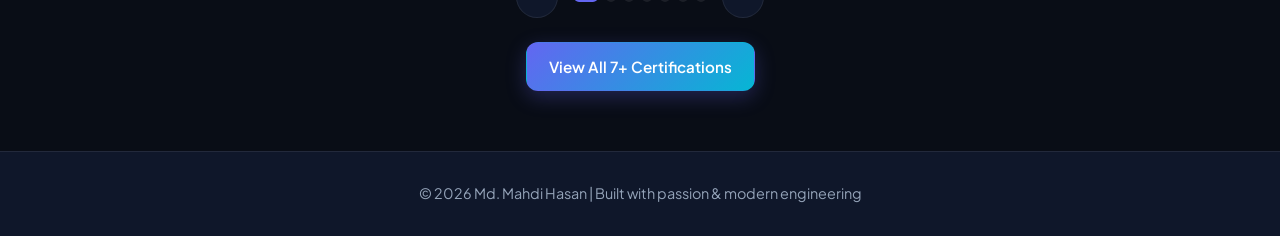
==== commit 520e7f89: "Redesign portfolio with modern UI, smart color system, and responsive mobile navigation" ====
--- a/index.html
+++ b/index.html
@@ -3,247 +3,248 @@
 <head>
     <meta charset="UTF-8">
     <meta name="viewport" content="width=device-width, initial-scale=1.0">
-    <title>Md. Mahdi Hasan | Portfolio</title>
+    <title>Md. Mahdi Hasan | Software Developer & ML Enthusiast</title>
+    <meta name="description" content="Portfolio of Md. Mahdi Hasan - Final Year Computer Science & Engineering Student at IUBAT. Software development, machine learning, and Explainable AI.">
+
+    <!-- Google Fonts -->
+    <link rel="preconnect" href="https://fonts.googleapis.com">
+    <link rel="preconnect" href="https://fonts.gstatic.com" crossorigin>
+    <link href="https://fonts.googleapis.com/css2?family=Plus+Jakarta+Sans:wght@300;400;500;600;700;800&family=Poppins:wght@300;400;500;600;700&display=swap" rel="stylesheet">
 
     <!-- CSS -->
     <link rel="stylesheet" href="css/style.css">
-
-    <!-- Google Font -->
-    <link href="https://fonts.googleapis.com/css2?family=Poppins:wght@300;400;600&display=swap" rel="stylesheet">
 </head>
 <body>
 
 <!-- ===== NAVBAR ===== -->
 <header>
     <nav class="navbar">
-        <div class="logo" id="logoBtn">
-            <img src="images/profile2.jpg" alt="Mahdi">
-        </div>
-        <ul class="nav-links">
+        <div class="logo" id="logoBtn" title="Click to view full photo">
+            <div class="logo-avatar-wrap">
+                <img src="images/profile2.jpg" alt="Mahdi Hasan">
+                <span class="status-dot"></span>
+            </div>
+            <div class="logo-text">
+                MD. MAHDI HASAN
+                <span>CSE Student &bull; AI/ML</span>
+            </div>
+        </div>
+
+        <ul class="nav-links" id="navLinks">
             <li><a href="index.html" class="active">Home</a></li>
             <li><a href="about.html">About</a></li>
             <li><a href="projects.html">Projects</a></li>
             <li><a href="research.html">Research</a></li>
             <li><a href="publications.html">Publications</a></li>
+            <li><a href="certifications.html">Certifications</a></li>
             <li><a href="contact.html">Contact</a></li>
         </ul>
-        <!-- From Uiverse.io by RiccardoRapelli --> 
-        <label class="switch">
-          <input id="themeToggle" type="checkbox" />
-          <div class="slider round">
-            <div class="sun-moon">
-              <svg id="moon-dot-1" class="moon-dot" viewBox="0 0 100 100">
-                <circle cx="50" cy="50" r="50"></circle>
-              </svg>
-              <svg id="moon-dot-2" class="moon-dot" viewBox="0 0 100 100">
-                <circle cx="50" cy="50" r="50"></circle>
-              </svg>
-              <svg id="moon-dot-3" class="moon-dot" viewBox="0 0 100 100">
-                <circle cx="50" cy="50" r="50"></circle>
-              </svg>
-              <svg id="light-ray-1" class="light-ray" viewBox="0 0 100 100">
-                <circle cx="50" cy="50" r="50"></circle>
-              </svg>
-              <svg id="light-ray-2" class="light-ray" viewBox="0 0 100 100">
-                <circle cx="50" cy="50" r="50"></circle>
-              </svg>
-              <svg id="light-ray-3" class="light-ray" viewBox="0 0 100 100">
-                <circle cx="50" cy="50" r="50"></circle>
-              </svg>
-
-              <svg id="cloud-1" class="cloud-dark" viewBox="0 0 100 100">
-                <circle cx="50" cy="50" r="50"></circle>
-              </svg>
-              <svg id="cloud-2" class="cloud-dark" viewBox="0 0 100 100">
-                <circle cx="50" cy="50" r="50"></circle>
-              </svg>
-              <svg id="cloud-3" class="cloud-dark" viewBox="0 0 100 100">
-                <circle cx="50" cy="50" r="50"></circle>
-              </svg>
-              <svg id="cloud-4" class="cloud-light" viewBox="0 0 100 100">
-                <circle cx="50" cy="50" r="50"></circle>
-              </svg>
-              <svg id="cloud-5" class="cloud-light" viewBox="0 0 100 100">
-                <circle cx="50" cy="50" r="50"></circle>
-              </svg>
-              <svg id="cloud-6" class="cloud-light" viewBox="0 0 100 100">
-                <circle cx="50" cy="50" r="50"></circle>
-              </svg>
-            </div>
-            <div class="stars">
-              <svg id="star-1" class="star" viewBox="0 0 20 20">
-                <path
-                  d="M 0 10 C 10 10,10 10 ,0 10 C 10 10 , 10 10 , 10 20 C 10 10 , 10 10 , 20 10 C 10 10 , 10 10 , 10 0 C 10 10,10 10 ,0 10 Z"
-                ></path>
-              </svg>
-              <svg id="star-2" class="star" viewBox="0 0 20 20">
-                <path
-                  d="M 0 10 C 10 10,10 10 ,0 10 C 10 10 , 10 10 , 10 20 C 10 10 , 10 10 , 20 10 C 10 10 , 10 10 , 10 0 C 10 10,10 10 ,0 10 Z"
-                ></path>
-              </svg>
-              <svg id="star-3" class="star" viewBox="0 0 20 20">
-                <path
-                  d="M 0 10 C 10 10,10 10 ,0 10 C 10 10 , 10 10 , 10 20 C 10 10 , 10 10 , 20 10 C 10 10 , 10 10 , 10 0 C 10 10,10 10 ,0 10 Z"
-                ></path>
-              </svg>
-              <svg id="star-4" class="star" viewBox="0 0 20 20">
-                <path
-                  d="M 0 10 C 10 10,10 10 ,0 10 C 10 10 , 10 10 , 10 20 C 10 10 , 10 10 , 20 10 C 10 10 , 10 10 , 10 0 C 10 10,10 10 ,0 10 Z"
-                ></path>
-              </svg>
-            </div>
-          </div>
-        </label>
+
+        <div class="nav-actions">
+            <!-- Theme Toggle Switch -->
+            <label class="switch" title="Toggle Dark/Light Mode">
+                <input id="themeToggle" type="checkbox" aria-label="Toggle theme" />
+                <span class="slider round"></span>
+            </label>
+
+            <!-- Mobile Menu Toggle Button -->
+            <button class="mobile-menu-btn" id="mobileMenuBtn" aria-label="Toggle mobile menu">
+                <span></span>
+                <span></span>
+                <span></span>
+            </button>
+        </div>
     </nav>
 </header>
-
 
 <!-- ===== HERO SECTION ===== -->
 <section class="hero">
     <div class="hero-content">
-        <h1>Hi, I'm <span>MD. MAHDI HASAN</span></h1>
-        <h3>Final year student of Computer Science and Engineering</h3>
+        <div class="status-badge">
+            <span class="pulse-dot"></span> Available for Internships & Full-Time Roles
+        </div>
+
+        <h1>Hi, I'm <span class="gradient-text">MD. MAHDI HASAN</span></h1>
+        <h3>Final Year Student of Computer Science &amp; Engineering</h3>
         <p>
-            Passionate about software development, machine learning, and building 
-            efficient solutions. Currently seeking an internship to gain real-world 
-            experience and enhance my technical skills.
+            Passionate about software development, machine learning, and building high-impact digital solutions. 
+            Currently developing explainable AI applications and seeking opportunities to solve complex real-world problems.
         </p>
 
         <div class="buttons">
-            <a href="projects.html" class="btn">View Projects</a>
-            <a href="assets/Md. Mahdi Hasan 01731582633.pdf" class="btn secondary" download>Download CV</a>
+            <a href="projects.html" class="btn">
+                <span>View Projects</span>
+                <svg width="18" height="18" viewBox="0 0 24 24" fill="none" stroke="currentColor" stroke-width="2.5"><path d="M5 12h14M12 5l7 7-7 7"/></svg>
+            </a>
+            <a href="assets/Md. Mahdi Hasan 01731582633.pdf" class="btn secondary" download>
+                <svg width="18" height="18" viewBox="0 0 24 24" fill="none" stroke="currentColor" stroke-width="2.5"><path d="M21 15v4a2 2 0 0 1-2 2H5a2 2 0 0 1-2-2v-4M7 10l5 5 5-5M12 15V3"/></svg>
+                <span>Download CV</span>
+            </a>
         </div>
     </div>
     
     <div class="hero-image">
-        <img src="images/profile.jpg" alt="Mahdi Hasan">
+        <div class="hero-image-wrapper">
+            <img src="images/profile.jpg" alt="Mahdi Hasan">
+            <div class="hero-floating-badge">
+                <span class="badge-icon">🎓</span>
+                <div>
+                    <strong>IUBAT</strong>
+                    <span>B.Sc in CSE</span>
+                </div>
+            </div>
+        </div>
     </div>
 </section>
 
 <!-- ===== SKILLS SECTION ===== -->
 <section class="skills">
-    <h2>My Skills</h2>
+    <div class="section-header">
+        <span class="section-tag">Capabilities</span>
+        <h2>My Technical Skills</h2>
+    </div>
     <div class="skill-box">
-        <div class="skill">Python</div>
-        <div class="skill">C#</div>
-        <div class="skill">Firebase</div>
-        <div class="skill">MySQL</div>
-        <div class="skill">HTML</div>
-        <div class="skill">CSS</div>
-        <div class="skill">JavaScript</div>
-    </div>
-</section>
-
-<!-- ===== PROJECT HIGHLIGHT ===== -->
+        <div class="skill">🐍 Python</div>
+        <div class="skill">🔷 C# / .NET</div>
+        <div class="skill">⚡ C / C++</div>
+        <div class="skill">🤖 TensorFlow &amp; Keras</div>
+        <div class="skill">📊 Scikit-Learn</div>
+        <div class="skill">🔥 Firebase</div>
+        <div class="skill">🐬 MySQL</div>
+        <div class="skill">🌐 HTML5 &amp; CSS3</div>
+        <div class="skill">✨ JavaScript</div>
+        <div class="skill">🐙 Git &amp; GitHub</div>
+    </div>
+</section>
+
+<!-- ===== PROJECT HIGHLIGHTS ===== -->
 <section class="projects-preview">
-    <h2>Featured Projects</h2>
-
-    <div class="project-card">
-        <h3>Student Management System</h3>
-        <p>
-            A C# based application using design patterns to manage student data, 
-            courses, and records efficiently.
-        </p>
-    </div>
-
-    <div class="project-card">
-        <h3>Smart Classroom Platform</h3>
-        <p>
-            A Firebase-based web system where teachers can create exams and 
-            students can participate online with real-time results.
-        </p>
-    </div>
-
-    <a href="projects.html" class="btn">See All Projects</a>
+    <div class="section-header">
+        <span class="section-tag">Portfolio</span>
+        <h2>Featured Projects</h2>
+    </div>
+
+    <div class="preview-grid">
+        <div class="project-card">
+            <h3>Student Management System</h3>
+            <p>
+                A C# desktop application built with enterprise design patterns (Singleton, Factory, Observer) to manage student records, courses, and registrations efficiently.
+            </p>
+            <a href="projects.html" class="btn btn-sm secondary">Explore Details &rarr;</a>
+        </div>
+
+        <div class="project-card">
+            <h3>Smart Classroom Platform</h3>
+            <p>
+                A Firebase-powered educational portal allowing instructors to create online exams and quizzes with real-time participation and automated grading.
+            </p>
+            <a href="projects.html" class="btn btn-sm secondary">Explore Details &rarr;</a>
+        </div>
+
+        <div class="project-card">
+            <h3>Driver's Drowsiness Detector</h3>
+            <p>
+                A computer vision system that monitors driver eye-aspect ratio and facial landmarks in real time to trigger drowsiness alerts and prevent road accidents.
+            </p>
+            <a href="projects.html" class="btn btn-sm secondary">Explore Details &rarr;</a>
+        </div>
+    </div>
+
+    <div class="section-center-btn">
+        <a href="projects.html" class="btn">See All Projects</a>
+    </div>
 </section>
 
 <!-- ===== RESEARCH SECTION ===== -->
 <section class="research">
-    <h2>Research & Ongoing Work</h2>
-
-    <div class="research-card">
-        <h3>Personalized Medical Recommendation System Using Explainable AI</h3>
-        <p>
-            Developing a machine learning-based system using Explainable AI 
-            techniques (SHAP, LIME) to provide transparent medical recommendations.
-        </p>
-    </div>
-
-    <div class="research-card">
-        <h3>Emotion Detection from Facial Images</h3>
-        <p>
-            Working on a machine learning model to detect human emotions 
-            from facial images using computer vision techniques.
-        </p>
-    </div>
-
-    <a href="research.html" class="btn">Explore Research</a>
-</section>
-
-<!-- ===== PUBLICATIONS SECTION ===== -->
-<section class="publications">
-    <h2>Publications</h2>
-
-    <div class="publication-card">
-        <h3>Coming Soon...</h3>
-        <p>
-            I am currently working on research projects. Publications will be 
-            added here once they are officially published.
-        </p>
-    </div>
-
-    <a href="publications.html" class="btn">View Publications</a>
+    <div class="section-header">
+        <span class="section-tag">Academics</span>
+        <h2>Research &amp; Ongoing Work</h2>
+    </div>
+
+    <div class="preview-grid">
+        <div class="research-card">
+            <span class="status-badge"><span class="pulse-dot"></span> Ongoing Research</span>
+            <h3>Personalized Medical Recommendation Using Explainable AI</h3>
+            <p>
+                Developing a transparent machine learning framework using SHAP and LIME to generate clinically interpretable treatment recommendations.
+            </p>
+            <a href="research.html" class="btn btn-sm secondary">Read Methodology &rarr;</a>
+        </div>
+
+        <div class="research-card">
+            <span class="status-badge"><span class="pulse-dot"></span> Ongoing Research</span>
+            <h3>Emotion Detection from Facial Images</h3>
+            <p>
+                Training deep Convolutional Neural Networks (CNN) with OpenCV to classify human facial expressions across diverse lighting conditions and demographics.
+            </p>
+            <a href="research.html" class="btn btn-sm secondary">Read Methodology &rarr;</a>
+        </div>
+    </div>
+
+    <div class="section-center-btn">
+        <a href="research.html" class="btn">Explore All Research</a>
+    </div>
 </section>
 
 <!-- ===== CERTIFICATIONS SECTION ===== -->
 <section class="certifications">
-    <h2>Certifications</h2>
+    <div class="section-header">
+        <span class="section-tag">Credentials</span>
+        <h2>Certifications</h2>
+    </div>
 
     <div class="cert-showcase">
         <div class="cert-slider">
             <div class="cert-slide active">
-                <img src="images/certifications/1.png" alt="Basics of Python – UniAthena (Cambridge International Qualifications, UK)">
+                <img src="images/certifications/1.png" alt="Basics of Python – UniAthena">
                 <h4>Basics of Python – UniAthena (Cambridge International Qualifications, UK)</h4>
             </div>
             <div class="cert-slide">
-                <img src="images/certifications/2.png" alt="Basics of Artificial Intelligence – UniAthena (Cambridge International Qualifications, UK)">
-                <h4>Basics of Artificial Intelligence – UniAthena (Cambridge International Qualifications, UK)</h4>
-            </div>
-            <div class="cert-slide">
-                <img src="images/certifications/3.png" alt="Basics of Data Science – UniAthena (Cambridge International Qualifications, UK)">
-                <h4>Basics of Data Science – UniAthena (Cambridge International Qualifications, UK)</h4>
-            </div>
-            <div class="cert-slide">
-                <img src="images/certifications/4.png" alt="Cyber Hygiene Training – The Asia Foundation & Sajida Foundation">
-                <h4>Cyber Hygiene Training – The Asia Foundation & Sajida Foundation</h4>
+                <img src="images/certifications/2.png" alt="Basics of Artificial Intelligence – UniAthena">
+                <h4>Basics of Artificial Intelligence – UniAthena</h4>
+            </div>
+            <div class="cert-slide">
+                <img src="images/certifications/3.png" alt="Basics of Data Science – UniAthena">
+                <h4>Basics of Data Science – UniAthena</h4>
+            </div>
+            <div class="cert-slide">
+                <img src="images/certifications/4.png" alt="Cyber Hygiene Training – The Asia Foundation">
+                <h4>Cyber Hygiene Training – The Asia Foundation &amp; Sajida Foundation</h4>
             </div>
             <div class="cert-slide">
                 <img src="images/certifications/5.jpg" alt="Introduction to 2D Animation - Grameenphone Academy">
-                <h4>Introduction to 2D Animation - Grameenphone Academy</h4>
+                <h4>Introduction to 2D Animation – Grameenphone Academy</h4>
             </div>
             <div class="cert-slide">
                 <img src="images/certifications/6.jpg" alt="Driver’s Drowsiness Detector - IUBAT IGNITRON 25.1">
-                <h4>Driver’s Drowsiness Detector - IUBAT IGNITRON 25.1</h4>
-            </div>
-            <div class="cert-slide">
-                <img src="images/certifications/7.jpg" alt="Coming Soon">
-                <h4>Coming Soon...</h4>
-            </div>
-        </div>
-    </div>
-
-    <a href="certifications.html" class="btn cert-view-btn">View All Certifications</a>
+                <h4>Driver’s Drowsiness Detector – IUBAT IGNITRON 25.1</h4>
+            </div>
+            <div class="cert-slide">
+                <img src="images/certifications/7.png" alt="Critical Infrastructure Protection - OPSWAT Academy">
+                <h4>Critical Infrastructure Protection (ICIP) – OPSWAT Academy</h4>
+            </div>
+        </div>
+    </div>
+
+    <div class="slider-controls">
+        <button class="slider-btn" id="prevCertBtn" aria-label="Previous certification">&larr;</button>
+        <div class="slider-dots" id="sliderDots"></div>
+        <button class="slider-btn" id="nextCertBtn" aria-label="Next certification">&rarr;</button>
+    </div>
+
+    <a href="certifications.html" class="btn">View All 7+ Certifications</a>
 </section>
 
 <!-- ===== FOOTER ===== -->
 <footer>
-    <p>© 2026 Md. Mahdi Hasan | All Rights Reserved</p>
+    <p>&copy; 2026 Md. Mahdi Hasan | Built with passion &amp; modern engineering</p>
 </footer>
 
 <!-- Full size photo overlay -->
 <div class="photo-overlay" id="photoOverlay">
-    <span class="close-btn" id="closeBtn">&times;</span>
-    <img src="images/profile2.jpg" alt="Mahdi Profile">
+    <span class="close-btn" id="closeBtn" title="Close">&times;</span>
+    <img src="images/profile2.jpg" alt="Md. Mahdi Hasan Profile">
 </div>
 
 <script src="js/main.js"></script>
--- a/css/style.css
+++ b/css/style.css
@@ -1,77 +1,888 @@
-/* ===== GLOBAL ===== */
-* {
+/* ===== MODERN DESIGN SYSTEM & VARIABLES ===== */
+@import url('https://fonts.googleapis.com/css2?family=Plus+Jakarta+Sans:wght@300;400;500;600;700;800&family=Poppins:wght@300;400;500;600;700&display=swap');
+
+:root {
+    --font-main: 'Plus Jakarta Sans', 'Poppins', -apple-system, BlinkMacSystemFont, sans-serif;
+
+    /* Dark Mode (Default) */
+    --bg-base: #090d16;
+    --bg-surface: #0f172a;
+    --bg-surface-elevated: #162036;
+    --bg-card: rgba(17, 26, 46, 0.75);
+    --bg-card-hover: rgba(23, 34, 60, 0.9);
+
+    --border-subtle: rgba(255, 255, 255, 0.08);
+    --border-hover: rgba(99, 102, 241, 0.45);
+    --border-focus: #6366f1;
+
+    --text-primary: #f8fafc;
+    --text-secondary: #cbd5e1;
+    --text-muted: #94a3b8;
+    --text-inverse: #090d16;
+
+    /* Smart Eye-catching Accent Gradients */
+    --accent-primary: #6366f1;
+    --accent-secondary: #06b6d4;
+    --accent-gradient: linear-gradient(135deg, #6366f1 0%, #06b6d4 100%);
+    --accent-gradient-hover: linear-gradient(135deg, #4f46e5 0%, #0891b2 100%);
+    --accent-glow: rgba(99, 102, 241, 0.28);
+    --accent-glow-strong: rgba(6, 182, 212, 0.38);
+
+    --badge-bg: rgba(99, 102, 241, 0.12);
+    --badge-text: #818cf8;
+    --badge-border: rgba(99, 102, 241, 0.28);
+
+    --nav-bg: rgba(9, 13, 22, 0.88);
+    --card-shadow: 0 10px 30px -10px rgba(0, 0, 0, 0.5);
+    --card-shadow-hover: 0 20px 40px -12px rgba(99, 102, 241, 0.22);
+
+    --transition-smooth: all 0.25s cubic-bezier(0.4, 0, 0.2, 1);
+    --transition-bounce: all 0.35s cubic-bezier(0.175, 0.885, 0.32, 1.275);
+}
+
+/* Light Mode */
+body.light-mode {
+    --bg-base: #f8fafc;
+    --bg-surface: #ffffff;
+    --bg-surface-elevated: #f1f5f9;
+    --bg-card: rgba(255, 255, 255, 0.92);
+    --bg-card-hover: #ffffff;
+
+    --border-subtle: rgba(15, 23, 42, 0.08);
+    --border-hover: rgba(79, 70, 229, 0.35);
+    --border-focus: #4f46e5;
+
+    --text-primary: #0f172a;
+    --text-secondary: #334155;
+    --text-muted: #64748b;
+    --text-inverse: #ffffff;
+
+    --accent-primary: #4f46e5;
+    --accent-secondary: #0284c7;
+    --accent-gradient: linear-gradient(135deg, #4f46e5 0%, #0284c7 100%);
+    --accent-gradient-hover: linear-gradient(135deg, #4338ca 0%, #0369a1 100%);
+    --accent-glow: rgba(79, 70, 229, 0.15);
+    --accent-glow-strong: rgba(2, 132, 199, 0.22);
+
+    --badge-bg: rgba(79, 70, 229, 0.08);
+    --badge-text: #4338ca;
+    --badge-border: rgba(79, 70, 229, 0.2);
+
+    --nav-bg: rgba(255, 255, 255, 0.92);
+    --card-shadow: 0 10px 25px -5px rgba(0, 0, 0, 0.05);
+    --card-shadow-hover: 0 20px 35px -10px rgba(79, 70, 229, 0.15);
+}
+
+/* ===== RESET & BASE ===== */
+*, *::before, *::after {
     margin: 0;
     padding: 0;
     box-sizing: border-box;
 }
 
+html {
+    scroll-behavior: smooth;
+}
+
 body {
-    font-family: 'Poppins', sans-serif;
-    background: #0f172a;
-    color: #e2e8f0;
-    line-height: 1.6;
-    transition: background 0.3s, color 0.3s;
-}
-
-body.light-mode {
-    background: #f1f5f9;
-    color: #1e293b;
+    font-family: var(--font-main);
+    background-color: var(--bg-base);
+    color: var(--text-secondary);
+    line-height: 1.65;
+    transition: background-color 0.3s ease, color 0.3s ease;
+    overflow-x: hidden;
+    min-height: 100vh;
+    display: flex;
+    flex-direction: column;
 }
 
 a {
     text-decoration: none;
     color: inherit;
-}
-
-/* ===== NAVBAR ===== */
-.navbar {
-    display: flex;
-    justify-content: space-between;
-    align-items: center;
-    padding: 20px 10%;
-    background: #020617;
+    transition: var(--transition-smooth);
+}
+
+img {
+    max-width: 100%;
+    display: block;
+}
+
+/* Background Accent Ambient Glow */
+body::before {
+    content: '';
+    position: fixed;
+    top: -200px;
+    right: -150px;
+    width: 650px;
+    height: 650px;
+    background: radial-gradient(circle, rgba(99, 102, 241, 0.14) 0%, rgba(6, 182, 212, 0.05) 50%, transparent 70%);
+    filter: blur(90px);
+    z-index: -1;
+    pointer-events: none;
+}
+
+body::after {
+    content: '';
+    position: fixed;
+    bottom: -200px;
+    left: -150px;
+    width: 600px;
+    height: 600px;
+    background: radial-gradient(circle, rgba(6, 182, 212, 0.12) 0%, rgba(99, 102, 241, 0.04) 50%, transparent 70%);
+    filter: blur(90px);
+    z-index: -1;
+    pointer-events: none;
+}
+
+/* ===== HEADER & NAVBAR ===== */
+header {
     position: sticky;
     top: 0;
     z-index: 1000;
-    transition: background 0.3s;
-}
-
-body.light-mode .navbar {
-    background: #ffffff;
-    box-shadow: 0 2px 10px rgba(0,0,0,0.1);
+    width: 100%;
+}
+
+.navbar {
+    display: flex;
+    justify-content: space-between;
+    align-items: center;
+    padding: 14px 6%;
+    max-width: 1350px;
+    margin: 0 auto;
+    background: var(--nav-bg);
+    backdrop-filter: blur(16px);
+    -webkit-backdrop-filter: blur(16px);
+    border-bottom: 1px solid var(--border-subtle);
+    transition: var(--transition-smooth);
 }
 
 .logo {
-    color: #38bdf8;
+    display: flex;
+    align-items: center;
+    gap: 12px;
+    cursor: pointer;
+}
+
+.logo-avatar-wrap {
+    position: relative;
+    width: 42px;
+    height: 42px;
+    flex-shrink: 0;
+}
+
+.logo img {
+    width: 42px;
+    height: 42px;
+    border-radius: 50%;
+    object-fit: cover;
+    border: 2px solid var(--accent-primary);
+    box-shadow: 0 0 12px var(--accent-glow);
+    transition: var(--transition-bounce);
+}
+
+.logo:hover img {
+    transform: scale(1.08);
+    box-shadow: 0 0 18px var(--accent-glow-strong);
+}
+
+.status-dot {
+    position: absolute;
+    bottom: 0;
+    right: 0;
+    width: 11px;
+    height: 11px;
+    background: #10b981;
+    border-radius: 50%;
+    border: 2px solid var(--bg-surface);
+    box-shadow: 0 0 8px #10b981;
+}
+
+.logo-text {
+    font-size: 1.05rem;
+    font-weight: 700;
+    color: var(--text-primary);
+    letter-spacing: -0.3px;
+    display: flex;
+    flex-direction: column;
+    line-height: 1.2;
+}
+
+.logo-text span {
+    font-size: 0.72rem;
+    font-weight: 500;
+    color: var(--badge-text);
+}
+
+/* Nav Links */
+.nav-links {
+    display: flex;
+    align-items: center;
+    list-style: none;
+    gap: 4px;
+    background: var(--bg-surface);
+    padding: 5px 8px;
+    border-radius: 9999px;
+    border: 1px solid var(--border-subtle);
+}
+
+.nav-links li a {
+    padding: 7px 14px;
+    font-size: 0.88rem;
+    font-weight: 500;
+    color: var(--text-muted);
+    border-radius: 9999px;
+    transition: var(--transition-smooth);
+    display: block;
+    white-space: nowrap;
+}
+
+.nav-links li a:hover {
+    color: var(--text-primary);
+    background: rgba(255, 255, 255, 0.06);
+}
+
+body.light-mode .nav-links li a:hover {
+    background: rgba(0, 0, 0, 0.05);
+}
+
+.nav-links li a.active {
+    color: #ffffff;
+    background: var(--accent-gradient);
+    box-shadow: 0 4px 14px var(--accent-glow);
     font-weight: 600;
-    position: relative;
-    cursor: pointer;
-}
-
-.logo img {
+}
+
+.nav-actions {
+    display: flex;
+    align-items: center;
+    gap: 12px;
+}
+
+/* Mobile Menu Toggle Button */
+.mobile-menu-btn {
+    display: none;
+    flex-direction: column;
+    justify-content: center;
+    gap: 5px;
     width: 40px;
     height: 40px;
+    background: var(--bg-surface);
+    border: 1px solid var(--border-subtle);
+    border-radius: 10px;
+    padding: 9px;
+    cursor: pointer;
+    transition: var(--transition-smooth);
+}
+
+.mobile-menu-btn span {
+    display: block;
+    width: 100%;
+    height: 2px;
+    background-color: var(--text-primary);
+    border-radius: 2px;
+    transition: var(--transition-smooth);
+}
+
+.mobile-menu-btn.active span:nth-child(1) {
+    transform: translateY(7px) rotate(45deg);
+}
+
+.mobile-menu-btn.active span:nth-child(2) {
+    opacity: 0;
+}
+
+.mobile-menu-btn.active span:nth-child(3) {
+    transform: translateY(-7px) rotate(-45deg);
+}
+
+/* Modern Theme Switch */
+.theme-toggle-wrap {
+    display: flex;
+    align-items: center;
+}
+
+.theme-toggle-btn {
+    width: 38px;
+    height: 38px;
+    background: var(--bg-surface);
+    border: 1px solid var(--border-subtle);
+    border-radius: 10px;
+    color: var(--text-primary);
+    display: flex;
+    align-items: center;
+    justify-content: center;
+    cursor: pointer;
+    font-size: 1.1rem;
+    transition: var(--transition-bounce);
+}
+
+.theme-toggle-btn:hover {
+    border-color: var(--border-hover);
+    transform: translateY(-2px);
+    box-shadow: 0 4px 12px var(--accent-glow);
+}
+
+/* Keep compatibility with existing switch */
+.switch {
+    position: relative;
+    display: inline-block;
+    width: 48px;
+    height: 26px;
+    margin: 0;
+}
+
+.switch input {
+    opacity: 0;
+    width: 0;
+    height: 0;
+}
+
+.slider {
+    position: absolute;
+    cursor: pointer;
+    top: 0;
+    left: 0;
+    right: 0;
+    bottom: 0;
+    background-color: #1e293b;
+    transition: 0.3s;
+    border-radius: 34px;
+    border: 1px solid var(--border-subtle);
+}
+
+.slider.round {
+    border-radius: 34px;
+    overflow: hidden;
+}
+
+/* ===== GENERAL BUTTONS ===== */
+.btn {
+    display: inline-flex;
+    align-items: center;
+    justify-content: center;
+    gap: 8px;
+    padding: 11px 22px;
+    border-radius: 12px;
+    font-size: 0.95rem;
+    font-weight: 600;
+    cursor: pointer;
+    background: var(--accent-gradient);
+    color: #ffffff !important;
+    border: 1px solid transparent;
+    box-shadow: 0 6px 20px var(--accent-glow);
+    transition: var(--transition-bounce);
+}
+
+.btn:hover {
+    background: var(--accent-gradient-hover);
+    transform: translateY(-3px);
+    box-shadow: 0 10px 25px var(--accent-glow-strong);
+}
+
+.btn.secondary {
+    background: var(--bg-surface);
+    color: var(--text-primary) !important;
+    border: 1px solid var(--border-subtle);
+    box-shadow: none;
+}
+
+.btn.secondary:hover {
+    background: var(--bg-surface-elevated);
+    border-color: var(--border-hover);
+    color: var(--badge-text) !important;
+    transform: translateY(-3px);
+    box-shadow: 0 8px 20px var(--accent-glow);
+}
+
+.btn-sm {
+    padding: 7px 15px;
+    font-size: 0.85rem;
+    border-radius: 8px;
+    gap: 6px;
+}
+
+/* ===== HEADINGS & TITLES ===== */
+.section-header {
+    text-align: center;
+    margin-bottom: 45px;
+}
+
+.section-tag {
+    display: inline-flex;
+    align-items: center;
+    gap: 6px;
+    font-size: 0.78rem;
+    font-weight: 700;
+    text-transform: uppercase;
+    letter-spacing: 1.2px;
+    color: var(--badge-text);
+    background: var(--badge-bg);
+    border: 1px solid var(--badge-border);
+    padding: 5px 13px;
+    border-radius: 9999px;
+    margin-bottom: 12px;
+}
+
+h1, h2, h3, h4 {
+    color: var(--text-primary);
+    font-weight: 700;
+    letter-spacing: -0.02em;
+}
+
+h2 {
+    font-size: clamp(1.8rem, 3.5vw, 2.3rem);
+    margin-bottom: 12px;
+}
+
+.gradient-text {
+    background: var(--accent-gradient);
+    -webkit-background-clip: text;
+    -webkit-text-fill-color: transparent;
+}
+
+/* ===== HERO SECTION (INDEX) ===== */
+.hero {
+    display: flex;
+    align-items: center;
+    justify-content: space-between;
+    padding: 60px 6% 80px;
+    max-width: 1350px;
+    margin: 0 auto;
+    gap: 50px;
+    min-height: calc(85vh - 75px);
+}
+
+.hero-content {
+    flex: 1.2;
+}
+
+.status-badge {
+    display: inline-flex;
+    align-items: center;
+    gap: 8px;
+    padding: 6px 14px;
+    background: var(--badge-bg);
+    border: 1px solid var(--badge-border);
+    border-radius: 9999px;
+    font-size: 0.82rem;
+    font-weight: 600;
+    color: var(--badge-text);
+    margin-bottom: 22px;
+}
+
+.pulse-dot {
+    width: 8px;
+    height: 8px;
+    background: #10b981;
     border-radius: 50%;
+    box-shadow: 0 0 0 0 rgba(16, 185, 129, 0.7);
+    animation: pulse 2s infinite;
+}
+
+@keyframes pulse {
+    0% { box-shadow: 0 0 0 0 rgba(16, 185, 129, 0.7); }
+    70% { box-shadow: 0 0 0 10px rgba(16, 185, 129, 0); }
+    100% { box-shadow: 0 0 0 0 rgba(16, 185, 129, 0); }
+}
+
+.hero-content h1 {
+    font-size: clamp(2.3rem, 4.5vw, 3.6rem);
+    line-height: 1.15;
+    margin-bottom: 14px;
+}
+
+.hero-content h3 {
+    font-size: clamp(1.05rem, 2vw, 1.35rem);
+    font-weight: 500;
+    color: var(--text-muted);
+    margin-bottom: 20px;
+}
+
+.hero-content p {
+    font-size: 1.05rem;
+    color: var(--text-secondary);
+    max-width: 580px;
+    margin-bottom: 32px;
+    line-height: 1.7;
+}
+
+.hero-content .buttons {
+    display: flex;
+    flex-wrap: wrap;
+    gap: 16px;
+    align-items: center;
+}
+
+.hero-image {
+    flex: 0.9;
+    display: flex;
+    justify-content: center;
+    position: relative;
+}
+
+.hero-image-wrapper {
+    position: relative;
+    width: 320px;
+    height: 320px;
+}
+
+.hero-image-wrapper::before {
+    content: '';
+    position: absolute;
+    inset: -12px;
+    background: var(--accent-gradient);
+    border-radius: 30px;
+    filter: blur(24px);
+    opacity: 0.45;
+    z-index: 0;
+    transition: var(--transition-smooth);
+}
+
+.hero-image-wrapper:hover::before {
+    opacity: 0.65;
+    filter: blur(30px);
+}
+
+.hero-image img {
+    position: relative;
+    z-index: 1;
+    width: 100%;
+    height: 100%;
     object-fit: cover;
-    border: 2px solid #38bdf8;
-    transition: 0.3s;
-}
-
-/* Full size photo overlay */
+    border-radius: 24px;
+    border: 2px solid var(--border-subtle);
+    box-shadow: var(--card-shadow);
+    transition: var(--transition-bounce);
+}
+
+.hero-image:hover img {
+    transform: translateY(-6px) scale(1.02);
+}
+
+.hero-floating-badge {
+    position: absolute;
+    bottom: -15px;
+    left: -15px;
+    z-index: 2;
+    background: var(--bg-surface);
+    border: 1px solid var(--border-subtle);
+    padding: 10px 18px;
+    border-radius: 14px;
+    display: flex;
+    align-items: center;
+    gap: 10px;
+    box-shadow: 0 10px 25px rgba(0, 0, 0, 0.3);
+    backdrop-filter: blur(8px);
+}
+
+.hero-floating-badge .badge-icon {
+    font-size: 1.4rem;
+}
+
+.hero-floating-badge div {
+    display: flex;
+    flex-direction: column;
+}
+
+.hero-floating-badge strong {
+    font-size: 0.9rem;
+    color: var(--text-primary);
+}
+
+.hero-floating-badge span {
+    font-size: 0.75rem;
+    color: var(--text-muted);
+}
+
+/* ===== SKILLS SECTION (INDEX) ===== */
+.skills {
+    padding: 60px 6%;
+    max-width: 1350px;
+    margin: 0 auto;
+    width: 100%;
+}
+
+.skills h2 {
+    text-align: center;
+    margin-bottom: 30px;
+}
+
+.skill-box {
+    display: flex;
+    flex-wrap: wrap;
+    justify-content: center;
+    gap: 14px;
+    max-width: 900px;
+    margin: 0 auto;
+}
+
+.skill {
+    display: inline-flex;
+    align-items: center;
+    gap: 8px;
+    padding: 10px 20px;
+    background: var(--bg-card);
+    border: 1px solid var(--border-subtle);
+    border-radius: 12px;
+    color: var(--text-primary);
+    font-weight: 600;
+    font-size: 0.95rem;
+    backdrop-filter: blur(8px);
+    transition: var(--transition-bounce);
+    cursor: default;
+}
+
+.skill:hover {
+    border-color: var(--border-hover);
+    transform: translateY(-4px);
+    background: var(--bg-card-hover);
+    box-shadow: 0 8px 20px var(--accent-glow);
+    color: var(--badge-text);
+}
+
+/* ===== PREVIEW SECTIONS (INDEX) ===== */
+.projects-preview,
+.research,
+.publications {
+    padding: 60px 6%;
+    max-width: 1350px;
+    margin: 0 auto;
+    width: 100%;
+}
+
+.projects-preview h2,
+.research h2,
+.publications h2 {
+    text-align: center;
+    margin-bottom: 36px;
+}
+
+.preview-grid {
+    display: grid;
+    grid-template-columns: repeat(auto-fit, minmax(320px, 1fr));
+    gap: 26px;
+    margin-bottom: 36px;
+}
+
+.project-card,
+.research-card,
+.publication-card {
+    background: var(--bg-card);
+    border: 1px solid var(--border-subtle);
+    border-radius: 18px;
+    padding: 28px;
+    display: flex;
+    flex-direction: column;
+    backdrop-filter: blur(12px);
+    transition: var(--transition-bounce);
+    position: relative;
+    overflow: hidden;
+}
+
+.project-card::before,
+.research-card::before {
+    content: '';
+    position: absolute;
+    top: 0;
+    left: 0;
+    width: 100%;
+    height: 3px;
+    background: var(--accent-gradient);
+    opacity: 0;
+    transition: var(--transition-smooth);
+}
+
+.project-card:hover,
+.research-card:hover {
+    border-color: var(--border-hover);
+    transform: translateY(-6px);
+    box-shadow: var(--card-shadow-hover);
+    background: var(--bg-card-hover);
+}
+
+.project-card:hover::before,
+.research-card:hover::before {
+    opacity: 1;
+}
+
+.project-card h3,
+.research-card h3,
+.publication-card h3 {
+    font-size: 1.25rem;
+    margin-bottom: 12px;
+    color: var(--text-primary);
+}
+
+.project-card p,
+.research-card p,
+.publication-card p {
+    color: var(--text-secondary);
+    font-size: 0.95rem;
+    line-height: 1.6;
+    margin-bottom: 18px;
+    flex-grow: 1;
+}
+
+.section-center-btn {
+    text-align: center;
+    margin-top: 10px;
+}
+
+/* ===== CERTIFICATIONS SLIDER (INDEX) ===== */
+.certifications {
+    padding: 60px 6%;
+    max-width: 1350px;
+    margin: 0 auto;
+    width: 100%;
+    text-align: center;
+}
+
+.certifications h2 {
+    margin-bottom: 36px;
+}
+
+.cert-showcase {
+    max-width: 760px;
+    margin: 0 auto 24px;
+    position: relative;
+    min-height: 480px;
+}
+
+.cert-slider {
+    position: relative;
+    width: 100%;
+    height: 100%;
+}
+
+.cert-slide {
+    position: absolute;
+    top: 0;
+    left: 0;
+    width: 100%;
+    opacity: 0;
+    visibility: hidden;
+    transition: opacity 0.5s ease, transform 0.5s ease;
+    transform: scale(0.97);
+    background: var(--bg-card);
+    border: 1px solid var(--border-subtle);
+    padding: 24px;
+    border-radius: 20px;
+    box-shadow: var(--card-shadow);
+    backdrop-filter: blur(12px);
+}
+
+.cert-slide.active {
+    opacity: 1;
+    visibility: visible;
+    transform: scale(1);
+    z-index: 2;
+}
+
+.cert-slide img {
+    width: 100%;
+    height: 350px;
+    object-fit: contain;
+    border-radius: 12px;
+    margin-bottom: 18px;
+    background: var(--bg-surface);
+    padding: 10px;
+    border: 1px solid var(--border-subtle);
+}
+
+.cert-slide h4 {
+    color: var(--text-primary);
+    font-size: 1.1rem;
+    font-weight: 600;
+}
+
+/* Slider Controls */
+.slider-controls {
+    display: flex;
+    align-items: center;
+    justify-content: center;
+    gap: 16px;
+    margin-bottom: 24px;
+    position: relative;
+    z-index: 5;
+}
+
+.slider-btn {
+    background: var(--bg-surface);
+    border: 1px solid var(--border-subtle);
+    color: var(--text-primary);
+    width: 42px;
+    height: 42px;
+    border-radius: 50%;
+    display: flex;
+    align-items: center;
+    justify-content: center;
+    cursor: pointer;
+    transition: var(--transition-smooth);
+    font-size: 1.1rem;
+}
+
+.slider-btn:hover {
+    background: var(--accent-primary);
+    color: #ffffff;
+    border-color: var(--accent-primary);
+    transform: scale(1.08);
+}
+
+.slider-dots {
+    display: flex;
+    gap: 8px;
+}
+
+.slider-dot {
+    width: 10px;
+    height: 10px;
+    border-radius: 50%;
+    background: var(--border-subtle);
+    cursor: pointer;
+    transition: var(--transition-smooth);
+}
+
+.slider-dot.active {
+    background: var(--accent-primary);
+    width: 24px;
+    border-radius: 6px;
+}
+
+/* ===== FOOTER ===== */
+footer {
+    text-align: center;
+    padding: 30px 6%;
+    background: var(--bg-surface);
+    border-top: 1px solid var(--border-subtle);
+    margin-top: auto;
+    font-size: 0.9rem;
+    color: var(--text-muted);
+}
+
+footer a {
+    color: var(--badge-text);
+}
+
+footer a:hover {
+    text-decoration: underline;
+}
+
+/* ===== LIGHTBOX PHOTO OVERLAY ===== */
 .photo-overlay {
     position: fixed;
     top: 0;
     left: 0;
     width: 100%;
     height: 100%;
-    background: rgba(0, 0, 0, 0.9);
+    background: rgba(4, 7, 13, 0.88);
+    backdrop-filter: blur(16px);
     display: flex;
     align-items: center;
     justify-content: center;
     z-index: 9999;
     opacity: 0;
     pointer-events: none;
-    transition: opacity 0.3s;
+    transition: opacity 0.3s ease;
 }
 
 .photo-overlay.active {
@@ -81,603 +892,152 @@
 
 .photo-overlay img {
     max-width: 90%;
-    max-height: 90vh;
-    border-radius: 10px;
-    border: 4px solid #38bdf8;
+    max-height: 85vh;
+    border-radius: 16px;
+    border: 2px solid var(--border-hover);
+    box-shadow: 0 25px 50px -12px rgba(0, 0, 0, 0.7);
 }
 
 .close-btn {
     position: absolute;
-    top: 20px;
-    right: 20px;
-    width: 40px;
-    height: 40px;
-    background: #38bdf8;
+    top: 24px;
+    right: 24px;
+    width: 44px;
+    height: 44px;
+    background: var(--bg-surface);
+    color: var(--text-primary);
+    border: 1px solid var(--border-subtle);
     border-radius: 50%;
     display: flex;
     align-items: center;
     justify-content: center;
     cursor: pointer;
-    font-size: 24px;
-    color: #020617;
-    transition: 0.3s;
+    font-size: 1.4rem;
+    transition: var(--transition-smooth);
 }
 
 .close-btn:hover {
-    background: #0ea5e9;
+    background: var(--accent-primary);
+    color: #ffffff;
     transform: rotate(90deg);
 }
 
-.nav-links {
-    list-style: none;
-    display: flex;
-    gap: 25px;
-}
-
-.nav-links a {
-    color: #cbd5f5;
-    transition: 0.3s;
-}
-
-.nav-links a.active {
-    color: #38bdf8;
-    border-bottom: 2px solid #38bdf8;
-    padding-bottom: 5px;
-}
-
-.nav-links a:hover {
-    color: #38bdf8;
-}
-
-/* From Uiverse.io by RiccardoRapelli */ 
-.switch {
-  position: relative;
-  display: inline-block;
-  width: 60px;
-  height: 34px;
-}
-
-.switch #themeToggle {
-  opacity: 0;
-  width: 0;
-  height: 0;
-}
-
-.slider {
-  position: absolute;
-  cursor: pointer;
-  top: 0;
-  left: 0;
-  right: 0;
-  bottom: 0;
-  background-color: #2196f3;
-  -webkit-transition: 0.4s;
-  transition: 0.4s;
-  z-index: 0;
-  overflow: hidden;
-}
-
-.sun-moon {
-  position: absolute;
-  content: "";
-  height: 26px;
-  width: 26px;
-  left: 4px;
-  bottom: 4px;
-  background-color: yellow;
-  -webkit-transition: 0.4s;
-  transition: 0.4s;
-}
-
-#themeToggle:checked + .slider {
-  background-color: black;
-}
-
-#themeToggle:focus + .slider {
-  box-shadow: 0 0 1px #2196f3;
-}
-
-#themeToggle:checked + .slider .sun-moon {
-  -webkit-transform: translateX(26px);
-  -ms-transform: translateX(26px);
-  transform: translateX(26px);
-  background-color: white;
-  -webkit-animation: rotate-center 0.6s ease-in-out both;
-  animation: rotate-center 0.6s ease-in-out both;
-}
-
-.moon-dot {
-  opacity: 0;
-  transition: 0.4s;
-  fill: gray;
-}
-
-#themeToggle:checked + .slider .sun-moon .moon-dot {
-  opacity: 1;
-}
-
-.slider.round {
-  border-radius: 34px;
-}
-
-.slider.round .sun-moon {
-  border-radius: 50%;
-}
-
-#moon-dot-1 {
-  left: 10px;
-  top: 3px;
-  position: absolute;
-  width: 6px;
-  height: 6px;
-  z-index: 4;
-}
-
-#moon-dot-2 {
-  left: 2px;
-  top: 10px;
-  position: absolute;
-  width: 10px;
-  height: 10px;
-  z-index: 4;
-}
-
-#moon-dot-3 {
-  left: 16px;
-  top: 18px;
-  position: absolute;
-  width: 3px;
-  height: 3px;
-  z-index: 4;
-}
-
-#light-ray-1 {
-  left: -8px;
-  top: -8px;
-  position: absolute;
-  width: 43px;
-  height: 43px;
-  z-index: -1;
-  fill: white;
-  opacity: 10%;
-}
-
-#light-ray-2 {
-  left: -50%;
-  top: -50%;
-  position: absolute;
-  width: 55px;
-  height: 55px;
-  z-index: -1;
-  fill: white;
-  opacity: 10%;
-}
-
-#light-ray-3 {
-  left: -18px;
-  top: -18px;
-  position: absolute;
-  width: 60px;
-  height: 60px;
-  z-index: -1;
-  fill: white;
-  opacity: 10%;
-}
-
-.cloud-light {
-  position: absolute;
-  fill: #eee;
-  animation-name: cloud-move;
-  animation-duration: 6s;
-  animation-iteration-count: infinite;
-}
-
-.cloud-dark {
-  position: absolute;
-  fill: #ccc;
-  animation-name: cloud-move;
-  animation-duration: 6s;
-  animation-iteration-count: infinite;
-  animation-delay: 1s;
-}
-
-#cloud-1 {
-  left: 30px;
-  top: 15px;
-  width: 40px;
-}
-
-#cloud-2 {
-  left: 44px;
-  top: 10px;
-  width: 20px;
-}
-
-#cloud-3 {
-  left: 18px;
-  top: 24px;
-  width: 30px;
-}
-
-#cloud-4 {
-  left: 36px;
-  top: 18px;
-  width: 40px;
-}
-
-#cloud-5 {
-  left: 48px;
-  top: 14px;
-  width: 20px;
-}
-
-#cloud-6 {
-  left: 22px;
-  top: 26px;
-  width: 30px;
-}
-
-@keyframes cloud-move {
-  0% {
-    transform: translateX(0px);
-  }
-
-  40% {
-    transform: translateX(4px);
-  }
-
-  80% {
-    transform: translateX(-4px);
-  }
-
-  100% {
-    transform: translateX(0px);
-  }
-}
-
-.stars {
-  transform: translateY(-32px);
-  opacity: 0;
-  transition: 0.4s;
-}
-
-.star {
-  fill: white;
-  position: absolute;
-  -webkit-transition: 0.4s;
-  transition: 0.4s;
-  animation-name: star-twinkle;
-  animation-duration: 2s;
-  animation-iteration-count: infinite;
-}
-
-#themeToggle:checked + .slider .stars {
-  -webkit-transform: translateY(0);
-  -ms-transform: translateY(0);
-  transform: translateY(0);
-  opacity: 1;
-}
-
-#star-1 {
-  width: 20px;
-  top: 2px;
-  left: 3px;
-  animation-delay: 0.3s;
-}
-
-#star-2 {
-  width: 6px;
-  top: 16px;
-  left: 3px;
-}
-
-#star-3 {
-  width: 12px;
-  top: 20px;
-  left: 10px;
-  animation-delay: 0.6s;
-}
-
-#star-4 {
-  width: 18px;
-  top: 0px;
-  left: 18px;
-  animation-delay: 1.3s;
-}
-
-@keyframes star-twinkle {
-  0% {
-    transform: scale(1);
-  }
-
-  40% {
-    transform: scale(1.2);
-  }
-
-  80% {
-    transform: scale(0.8);
-  }
-
-  100% {
-    transform: scale(1);
-  }
-}
-
-/* ===== HERO ===== */
-.hero {
-    display: flex;
-    align-items: center;
-    justify-content: space-between;
-    padding: 80px 10%;
-    flex-wrap: wrap;
-}
-
-.hero-content {
-    max-width: 500px;
-}
-
-.hero-content h1 {
-    font-size: 36px;
-}
-
-.hero-content span {
-    color: #38bdf8;
-}
-
-.hero-content h3 {
-    margin: 10px 0;
-    color: #94a3b8;
-}
-
-.hero-content p {
-    margin-bottom: 20px;
-}
-
-.hero-image img {
-    width: 300px;
-    height: 300px;
-    object-fit: cover;
-    border-radius: 30% 70% 70% 30% / 30% 30% 70% 70%;
-    border: 4px solid #38bdf8;
-    box-shadow: 
-        0 0 20px rgba(56, 189, 248, 0.5),
-        0 0 40px rgba(56, 189, 248, 0.3),
-        inset 0 0 20px rgba(56, 189, 248, 0.1);
-    animation: morph 8s ease-in-out infinite;
-    position: relative;
-}
-
-.hero-image {
-    position: relative;
-}
-
-.hero-image::before {
-    content: '';
-    position: absolute;
-    width: 320px;
-    height: 320px;
-    background: linear-gradient(45deg, #38bdf8, #0ea5e9);
-    border-radius: 30% 70% 70% 30% / 30% 30% 70% 70%;
-    top: -10px;
-    left: -10px;
-    z-index: -1;
-    opacity: 0.3;
-    animation: morph 8s ease-in-out infinite;
-    animation-delay: 0.5s;
-}
-
-@keyframes morph {
-    0%, 100% {
-        border-radius: 30% 70% 70% 30% / 30% 30% 70% 70%;
-    }
-    25% {
-        border-radius: 58% 42% 75% 25% / 76% 46% 54% 24%;
-    }
-    50% {
-        border-radius: 50% 50% 33% 67% / 55% 27% 73% 45%;
-    }
-    75% {
-        border-radius: 33% 67% 58% 42% / 63% 68% 32% 37%;
-    }
-}
-
-/* ===== BUTTONS ===== */
-.btn {
-    display: inline-block;
-    padding: 10px 20px;
-    background: #38bdf8;
-    color: #020617;
-    border-radius: 6px;
-    margin-right: 10px;
-    transition: 0.3s;
-}
-
-.btn:hover {
-    background: #0ea5e9;
-}
-
-.btn.secondary {
-    background: transparent;
-    border: 1px solid #38bdf8;
-    color: #38bdf8;
-}
-
-.btn.secondary:hover {
-    background: #38bdf8;
-    color: #020617;
-}
-
-/* ===== SECTIONS ===== */
-section {
-    padding: 60px 10%;
-}
-
-h2 {
+/* ===== PAGE HERO (SUBPAGES) ===== */
+.page-hero {
     text-align: center;
-    margin-bottom: 30px;
-    color: #38bdf8;
-}
-
-/* ===== SKILLS ===== */
-.skill-box {
-    display: flex;
-    flex-wrap: wrap;
-    justify-content: center;
-    gap: 15px;
-}
-
-.skill {
-    padding: 10px 20px;
-    background: #1e293b;
-    border-radius: 20px;
-    transition: 0.3s;
-}
-
-body.light-mode .skill {
-    background: #e2e8f0;
-}
-
-.skill:hover {
-    background: #38bdf8;
-    color: #020617;
-}
-
-/* ===== CARDS ===== */
-.project-card,
-.research-card,
-.publication-card {
-    background: #1e293b;
-    padding: 20px;
-    border-radius: 10px;
-    margin-bottom: 20px;
-    transition: 0.3s;
-}
-
-body.light-mode .project-card,
-body.light-mode .research-card,
-body.light-mode .publication-card {
-    background: #ffffff;
-    box-shadow: 0 2px 10px rgba(0,0,0,0.1);
-}
-
-.project-card:hover,
-.research-card:hover,
-.publication-card:hover {
-    transform: translateY(-5px);
-    background: #334155;
-}
-
-body.light-mode .project-card:hover,
-body.light-mode .research-card:hover,
-body.light-mode .publication-card:hover {
-    background: #e2e8f0;
-}
-
-/* ===== PROJECTS GRID ===== */
-.projects-preview {
-    text-align: center;
-}
-
-/* ===== CERTIFICATIONS ===== */
-.certifications {
-    text-align: center;
-}
-
-.cert-showcase {
-    max-width: 700px;
-    margin: 0 auto 30px;
-    position: relative;
-    min-height: 450px;
-}
-
-.cert-slider {
-    position: relative;
-    width: 100%;
-    height: 100%;
-}
-
-.cert-slide {
-    position: absolute;
-    top: 0;
-    left: 0;
-    width: 100%;
-    opacity: 0;
-    transition: opacity 1s ease-in-out;
-    background: linear-gradient(145deg, #1e293b, #334155);
-    padding: 25px;
-    border-radius: 20px;
-    box-shadow: 0 10px 30px rgba(0, 0, 0, 0.5);
-}
-
-body.light-mode .cert-slide {
-    background: linear-gradient(145deg, #ffffff, #f1f5f9);
-    box-shadow: 0 10px 30px rgba(0, 0, 0, 0.15);
-}
-
-.cert-slide.active {
-    opacity: 1;
-    z-index: 1;
-}
-
-.cert-slide img {
-    width: 100%;
-    height: 350px;
-    object-fit: contain;
-    border-radius: 12px;
-    margin-bottom: 20px;
-    background: #0f172a;
-    padding: 10px;
-    border: 3px solid #38bdf8;
-    box-shadow: 0 5px 15px rgba(56, 189, 248, 0.3);
-}
-
-body.light-mode .cert-slide img {
-    background: #ffffff;
-}
-
-.cert-slide h4 {
-    color: #38bdf8;
-    font-size: 20px;
-    margin: 0;
-    font-weight: 600;
-    text-shadow: 0 2px 4px rgba(0, 0, 0, 0.3);
-}
-
-.cert-view-btn {
-    position: relative;
-    z-index: 10;
-    margin-top: 20px;
-}
-
-/* ===== FOOTER ===== */
-footer {
-    text-align: center;
-    padding: 20px;
-    background: #020617;
-    margin-top: 40px;
-    font-size: 14px;
-    transition: background 0.3s;
-}
-
-body.light-mode footer {
-    background: #ffffff;
-    box-shadow: 0 -2px 10px rgba(0,0,0,0.1);
-}
-
-/* ===== RESPONSIVE ===== */
-@media (max-width: 768px) {
+    padding: 50px 6% 35px;
+    max-width: 1000px;
+    margin: 0 auto;
+}
+
+.page-hero h1 {
+    font-size: clamp(2.2rem, 4vw, 3.2rem);
+    margin-bottom: 12px;
+}
+
+.page-hero p {
+    font-size: 1.1rem;
+    color: var(--text-muted);
+}
+
+/* ===== RESPONSIVE BREAKPOINTS ===== */
+@media (max-width: 992px) {
+    .navbar {
+        padding: 12px 5%;
+    }
 
     .hero {
+        padding: 50px 5% 70px;
+        gap: 40px;
+    }
+
+    .hero-image-wrapper {
+        width: 280px;
+        height: 280px;
+    }
+}
+
+@media (max-width: 820px) {
+    .mobile-menu-btn {
+        display: flex;
+    }
+
+    .nav-links {
+        position: fixed;
+        top: 70px;
+        left: 0;
+        right: 0;
+        background: var(--bg-surface);
+        backdrop-filter: blur(20px);
+        -webkit-backdrop-filter: blur(20px);
         flex-direction: column;
+        align-items: stretch;
+        padding: 20px;
+        border-radius: 0 0 20px 20px;
+        border-top: 1px solid var(--border-subtle);
+        border-bottom: 1px solid var(--border-subtle);
+        box-shadow: 0 20px 40px rgba(0, 0, 0, 0.5);
+        gap: 6px;
+        transform: translateY(-120%);
+        opacity: 0;
+        visibility: hidden;
+        transition: transform 0.35s cubic-bezier(0.4, 0, 0.2, 1), opacity 0.3s ease;
+        z-index: 999;
+    }
+
+    .nav-links.active {
+        transform: translateY(0);
+        opacity: 1;
+        visibility: visible;
+    }
+
+    .nav-links li a {
+        padding: 12px 18px;
+        font-size: 1rem;
+        border-radius: 10px;
+    }
+
+    .hero {
+        flex-direction: column-reverse;
         text-align: center;
-    }
-
-    .hero-image img {
-        margin-top: 20px;
-    }
-
-    .nav-links {
+        padding: 40px 5% 60px;
+    }
+
+    .hero-content p {
+        margin: 0 auto 30px;
+    }
+
+    .hero-content .buttons {
+        justify-content: center;
+    }
+
+    .hero-floating-badge {
+        left: 50%;
+        transform: translateX(-50%);
+        bottom: -15px;
+    }
+}
+
+@media (max-width: 480px) {
+    .hero-image-wrapper {
+        width: 240px;
+        height: 240px;
+    }
+
+    .cert-showcase {
+        min-height: 420px;
+    }
+
+    .cert-slide img {
+        height: 240px;
+    }
+
+    .btn {
+        width: 100%;
+    }
+
+    .hero-content .buttons {
         flex-direction: column;
-        gap: 10px;
+        width: 100%;
     }
 }
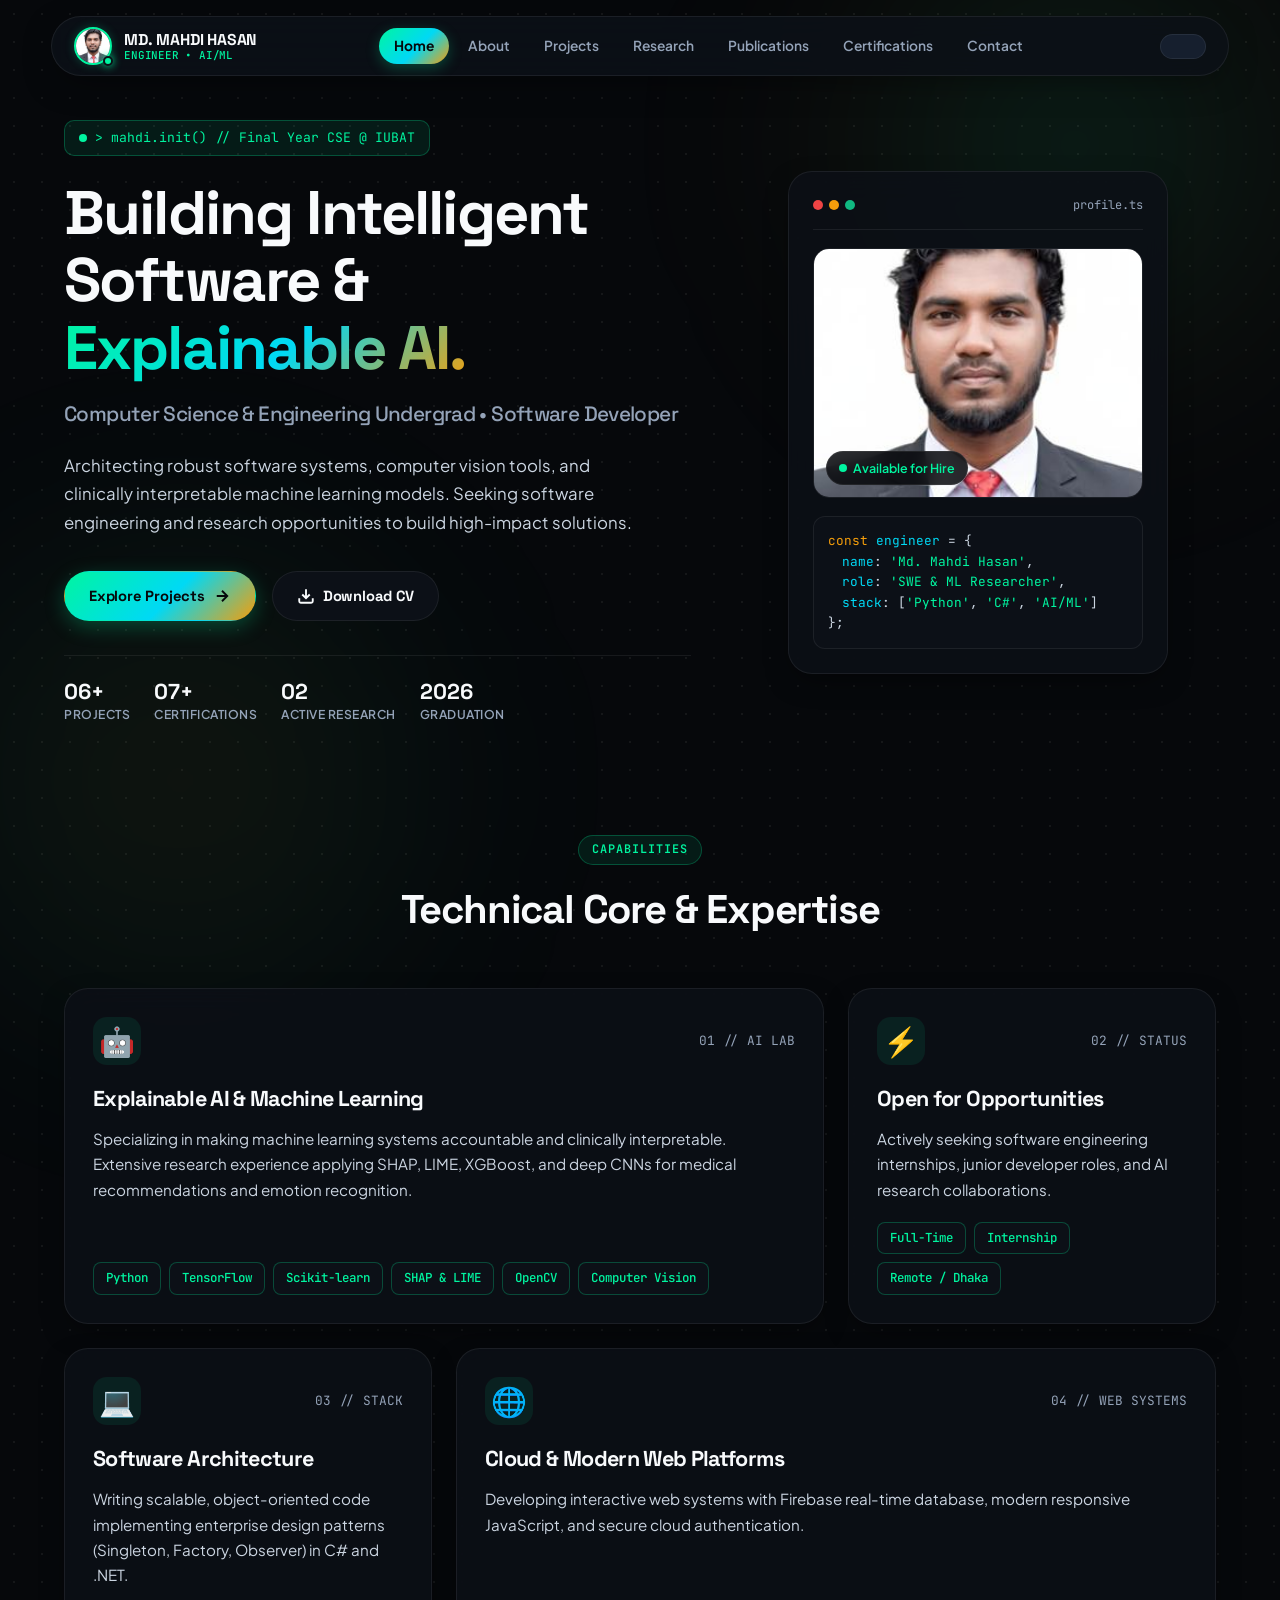
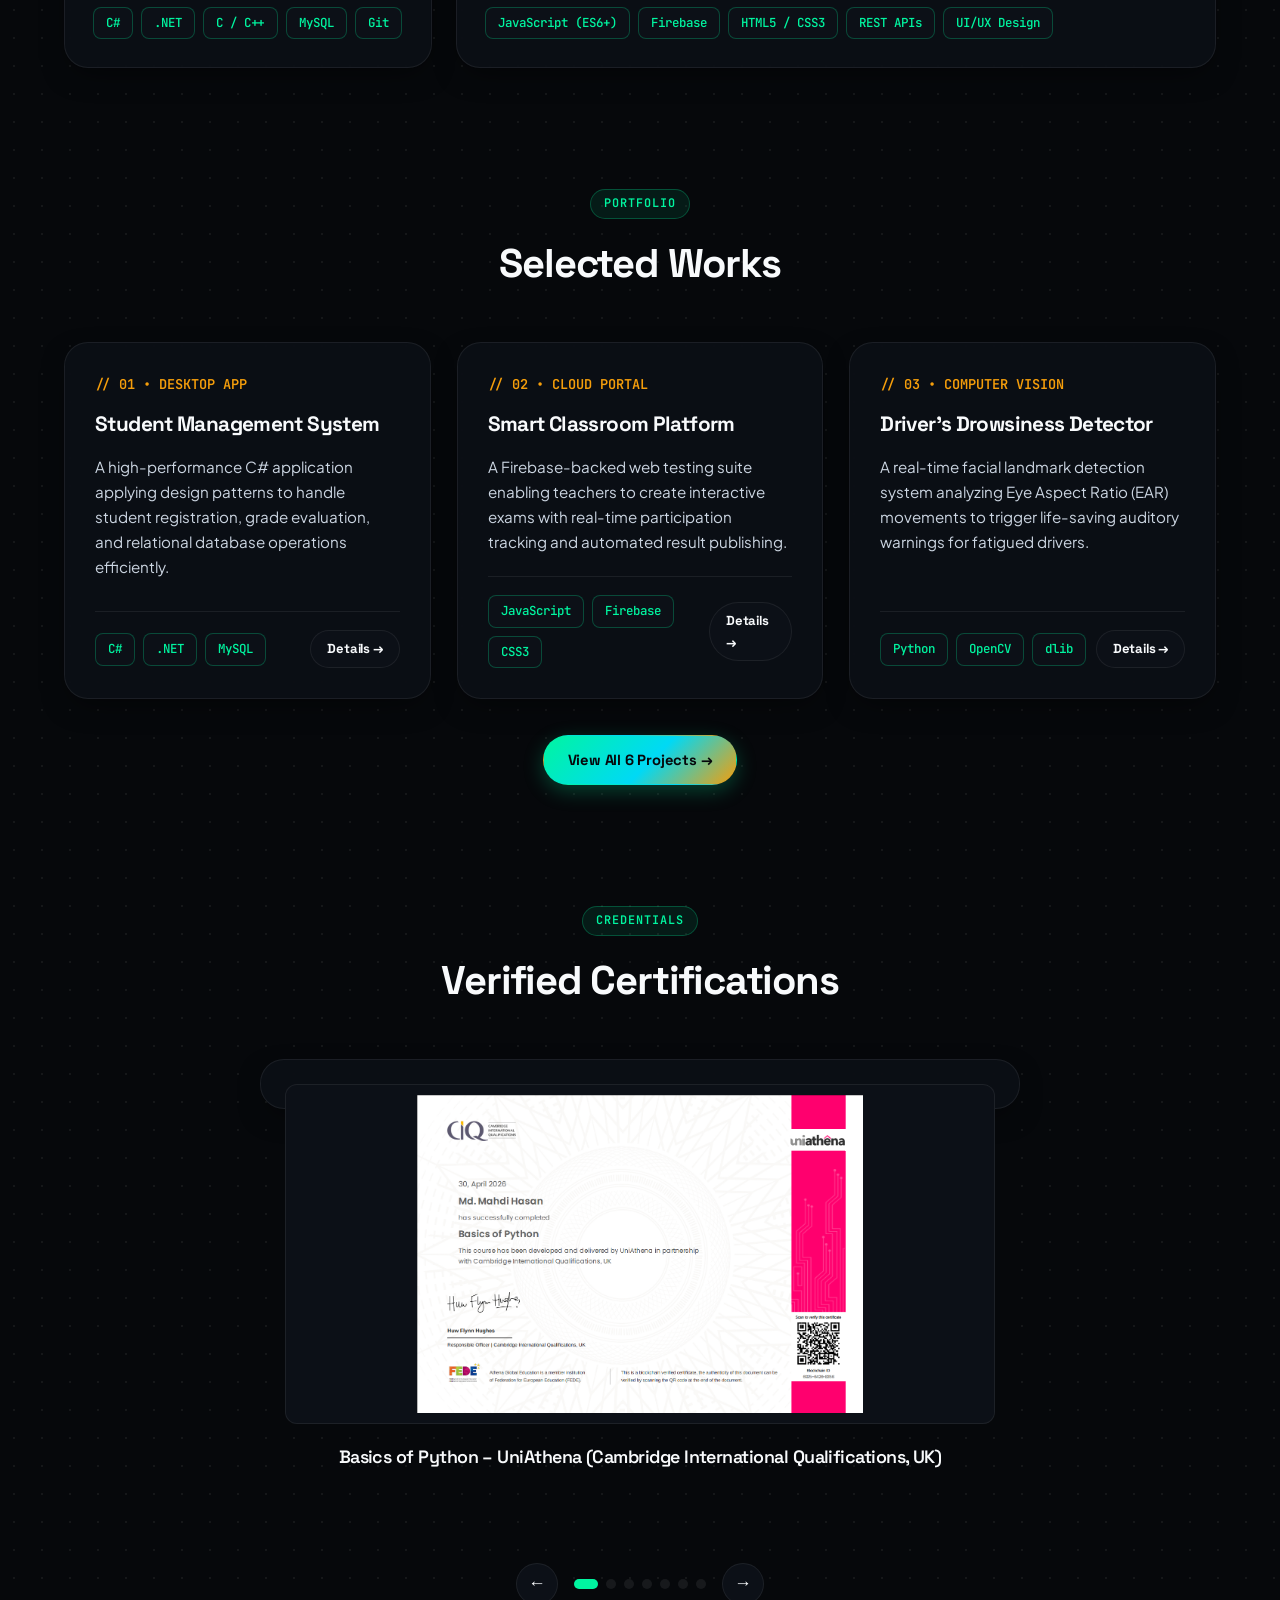
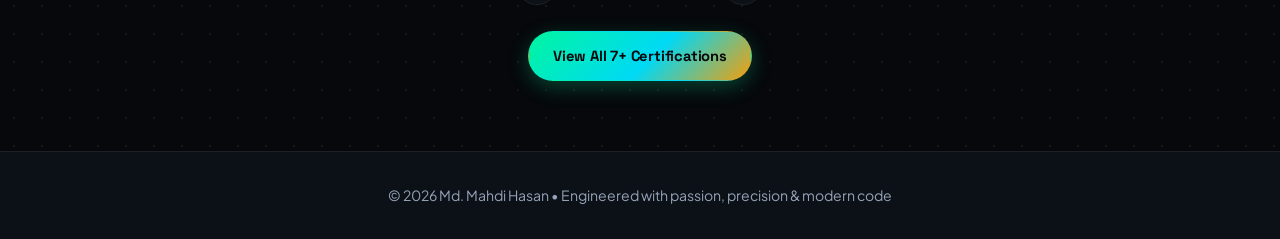
==== commit 1910d985: "Complete unique portfolio redesign with Cyber Emerald and Solar Amber Bento architecture" ====
--- a/index.html
+++ b/index.html
@@ -3,20 +3,20 @@
 <head>
     <meta charset="UTF-8">
     <meta name="viewport" content="width=device-width, initial-scale=1.0">
-    <title>Md. Mahdi Hasan | Software Developer & ML Enthusiast</title>
-    <meta name="description" content="Portfolio of Md. Mahdi Hasan - Final Year Computer Science & Engineering Student at IUBAT. Software development, machine learning, and Explainable AI.">
-
-    <!-- Google Fonts -->
+    <title>Md. Mahdi Hasan | Software Engineer &amp; ML Researcher</title>
+    <meta name="description" content="Portfolio of Md. Mahdi Hasan - Final Year Computer Science & Engineering Student at IUBAT. Specializing in Software Engineering and Explainable AI.">
+
+    <!-- Google Fonts: Space Grotesk, Plus Jakarta Sans, JetBrains Mono -->
     <link rel="preconnect" href="https://fonts.googleapis.com">
     <link rel="preconnect" href="https://fonts.gstatic.com" crossorigin>
-    <link href="https://fonts.googleapis.com/css2?family=Plus+Jakarta+Sans:wght@300;400;500;600;700;800&family=Poppins:wght@300;400;500;600;700&display=swap" rel="stylesheet">
+    <link href="https://fonts.googleapis.com/css2?family=JetBrains+Mono:wght@400;500;600&family=Plus+Jakarta+Sans:wght@300;400;500;600;700&family=Space+Grotesk:wght@400;500;600;700;800&display=swap" rel="stylesheet">
 
     <!-- CSS -->
     <link rel="stylesheet" href="css/style.css">
 </head>
 <body>
 
-<!-- ===== NAVBAR ===== -->
+<!-- ===== FLOATING PILL DOCK NAVBAR ===== -->
 <header>
     <nav class="navbar">
         <div class="logo" id="logoBtn" title="Click to view full photo">
@@ -26,7 +26,7 @@
             </div>
             <div class="logo-text">
                 MD. MAHDI HASAN
-                <span>CSE Student &bull; AI/ML</span>
+                <span>ENGINEER &bull; AI/ML</span>
             </div>
         </div>
 
@@ -41,13 +41,11 @@
         </ul>
 
         <div class="nav-actions">
-            <!-- Theme Toggle Switch -->
             <label class="switch" title="Toggle Dark/Light Mode">
                 <input id="themeToggle" type="checkbox" aria-label="Toggle theme" />
                 <span class="slider round"></span>
             </label>
 
-            <!-- Mobile Menu Toggle Button -->
             <button class="mobile-menu-btn" id="mobileMenuBtn" aria-label="Toggle mobile menu">
                 <span></span>
                 <span></span>
@@ -60,20 +58,20 @@
 <!-- ===== HERO SECTION ===== -->
 <section class="hero">
     <div class="hero-content">
-        <div class="status-badge">
-            <span class="pulse-dot"></span> Available for Internships & Full-Time Roles
-        </div>
-
-        <h1>Hi, I'm <span class="gradient-text">MD. MAHDI HASAN</span></h1>
-        <h3>Final Year Student of Computer Science &amp; Engineering</h3>
+        <div class="terminal-badge">
+            <span class="pulse-dot"></span>
+            <span>&gt; mahdi.init() // Final Year CSE @ IUBAT</span>
+        </div>
+
+        <h1>Building Intelligent Software &amp; <span class="gradient-text">Explainable AI.</span></h1>
+        <h3>Computer Science &amp; Engineering Undergrad &bull; Software Developer</h3>
         <p>
-            Passionate about software development, machine learning, and building high-impact digital solutions. 
-            Currently developing explainable AI applications and seeking opportunities to solve complex real-world problems.
+            Architecting robust software systems, computer vision tools, and clinically interpretable machine learning models. Seeking software engineering and research opportunities to build high-impact solutions.
         </p>
 
         <div class="buttons">
             <a href="projects.html" class="btn">
-                <span>View Projects</span>
+                <span>Explore Projects</span>
                 <svg width="18" height="18" viewBox="0 0 24 24" fill="none" stroke="currentColor" stroke-width="2.5"><path d="M5 12h14M12 5l7 7-7 7"/></svg>
             </a>
             <a href="assets/Md. Mahdi Hasan 01731582633.pdf" class="btn secondary" download>
@@ -81,109 +79,201 @@
                 <span>Download CV</span>
             </a>
         </div>
+
+        <div class="hero-metrics">
+            <div class="metric-chip">
+                <strong>06+</strong>
+                <span>Projects</span>
+            </div>
+            <div class="metric-chip">
+                <strong>07+</strong>
+                <span>Certifications</span>
+            </div>
+            <div class="metric-chip">
+                <strong>02</strong>
+                <span>Active Research</span>
+            </div>
+            <div class="metric-chip">
+                <strong>2026</strong>
+                <span>Graduation</span>
+            </div>
+        </div>
     </div>
     
     <div class="hero-image">
-        <div class="hero-image-wrapper">
-            <img src="images/profile.jpg" alt="Mahdi Hasan">
-            <div class="hero-floating-badge">
-                <span class="badge-icon">🎓</span>
-                <div>
-                    <strong>IUBAT</strong>
-                    <span>B.Sc in CSE</span>
-                </div>
+        <div class="bento-profile-card">
+            <div class="card-topbar">
+                <div class="card-dots">
+                    <span></span><span></span><span></span>
+                </div>
+                <span class="card-label">profile.ts</span>
+            </div>
+
+            <div class="bento-avatar-wrap">
+                <img src="images/profile.jpg" alt="Md. Mahdi Hasan">
+                <div class="live-badge">
+                    <span class="pulse-dot"></span> Available for Hire
+                </div>
+            </div>
+
+            <div class="code-preview-box">
+                <div><span class="keyword">const</span> <span class="prop">engineer</span> = {</div>
+                <div style="padding-left: 14px;"><span class="prop">name</span>: <span class="string">'Md. Mahdi Hasan'</span>,</div>
+                <div style="padding-left: 14px;"><span class="prop">role</span>: <span class="string">'SWE & ML Researcher'</span>,</div>
+                <div style="padding-left: 14px;"><span class="prop">stack</span>: [<span class="string">'Python'</span>, <span class="string">'C#'</span>, <span class="string">'AI/ML'</span>]</div>
+                <div>};</div>
             </div>
         </div>
     </div>
 </section>
 
-<!-- ===== SKILLS SECTION ===== -->
-<section class="skills">
+<!-- ===== BENTO MATRIX SECTION ===== -->
+<section class="bento-matrix">
     <div class="section-header">
         <span class="section-tag">Capabilities</span>
-        <h2>My Technical Skills</h2>
-    </div>
-    <div class="skill-box">
-        <div class="skill">🐍 Python</div>
-        <div class="skill">🔷 C# / .NET</div>
-        <div class="skill">⚡ C / C++</div>
-        <div class="skill">🤖 TensorFlow &amp; Keras</div>
-        <div class="skill">📊 Scikit-Learn</div>
-        <div class="skill">🔥 Firebase</div>
-        <div class="skill">🐬 MySQL</div>
-        <div class="skill">🌐 HTML5 &amp; CSS3</div>
-        <div class="skill">✨ JavaScript</div>
-        <div class="skill">🐙 Git &amp; GitHub</div>
+        <h2>Technical Core &amp; Expertise</h2>
+    </div>
+
+    <div class="bento-grid">
+        <!-- Tile 1: AI & ML -->
+        <div class="bento-tile col-8">
+            <div class="bento-header">
+                <div class="bento-icon">🤖</div>
+                <span class="bento-index">01 // AI LAB</span>
+            </div>
+            <h3>Explainable AI &amp; Machine Learning</h3>
+            <p>
+                Specializing in making machine learning systems accountable and clinically interpretable. Extensive research experience applying SHAP, LIME, XGBoost, and deep CNNs for medical recommendations and emotion recognition.
+            </p>
+            <div class="tag-cloud">
+                <span class="bento-tag">Python</span>
+                <span class="bento-tag">TensorFlow</span>
+                <span class="bento-tag">Scikit-learn</span>
+                <span class="bento-tag">SHAP &amp; LIME</span>
+                <span class="bento-tag">OpenCV</span>
+                <span class="bento-tag">Computer Vision</span>
+            </div>
+        </div>
+
+        <!-- Tile 2: Live Status -->
+        <div class="bento-tile col-4">
+            <div class="bento-header">
+                <div class="bento-icon">⚡</div>
+                <span class="bento-index">02 // STATUS</span>
+            </div>
+            <h3>Open for Opportunities</h3>
+            <p>
+                Actively seeking software engineering internships, junior developer roles, and AI research collaborations.
+            </p>
+            <div class="tag-cloud">
+                <span class="bento-tag">Full-Time</span>
+                <span class="bento-tag">Internship</span>
+                <span class="bento-tag">Remote / Dhaka</span>
+            </div>
+        </div>
+
+        <!-- Tile 3: Software Engineering -->
+        <div class="bento-tile col-4">
+            <div class="bento-header">
+                <div class="bento-icon">💻</div>
+                <span class="bento-index">03 // STACK</span>
+            </div>
+            <h3>Software Architecture</h3>
+            <p>
+                Writing scalable, object-oriented code implementing enterprise design patterns (Singleton, Factory, Observer) in C# and .NET.
+            </p>
+            <div class="tag-cloud">
+                <span class="bento-tag">C#</span>
+                <span class="bento-tag">.NET</span>
+                <span class="bento-tag">C / C++</span>
+                <span class="bento-tag">MySQL</span>
+                <span class="bento-tag">Git</span>
+            </div>
+        </div>
+
+        <!-- Tile 4: Web & Cloud -->
+        <div class="bento-tile col-8">
+            <div class="bento-header">
+                <div class="bento-icon">🌐</div>
+                <span class="bento-index">04 // WEB SYSTEMS</span>
+            </div>
+            <h3>Cloud &amp; Modern Web Platforms</h3>
+            <p>
+                Developing interactive web systems with Firebase real-time database, modern responsive JavaScript, and secure cloud authentication.
+            </p>
+            <div class="tag-cloud">
+                <span class="bento-tag">JavaScript (ES6+)</span>
+                <span class="bento-tag">Firebase</span>
+                <span class="bento-tag">HTML5 / CSS3</span>
+                <span class="bento-tag">REST APIs</span>
+                <span class="bento-tag">UI/UX Design</span>
+            </div>
+        </div>
     </div>
 </section>
 
-<!-- ===== PROJECT HIGHLIGHTS ===== -->
-<section class="projects-preview">
+<!-- ===== FEATURED PROJECTS ===== -->
+<section class="preview-section">
     <div class="section-header">
         <span class="section-tag">Portfolio</span>
-        <h2>Featured Projects</h2>
-    </div>
-
-    <div class="preview-grid">
-        <div class="project-card">
+        <h2>Selected Works</h2>
+    </div>
+
+    <div class="editorial-grid">
+        <!-- Project 1 -->
+        <div class="editorial-card">
+            <span class="card-number">// 01 &bull; DESKTOP APP</span>
             <h3>Student Management System</h3>
             <p>
-                A C# desktop application built with enterprise design patterns (Singleton, Factory, Observer) to manage student records, courses, and registrations efficiently.
-            </p>
-            <a href="projects.html" class="btn btn-sm secondary">Explore Details &rarr;</a>
-        </div>
-
-        <div class="project-card">
+                A high-performance C# application applying design patterns to handle student registration, grade evaluation, and relational database operations efficiently.
+            </p>
+            <div class="card-footer">
+                <div class="tag-cloud">
+                    <span class="bento-tag">C#</span>
+                    <span class="bento-tag">.NET</span>
+                    <span class="bento-tag">MySQL</span>
+                </div>
+                <a href="projects.html" class="btn btn-sm secondary">Details &rarr;</a>
+            </div>
+        </div>
+
+        <!-- Project 2 -->
+        <div class="editorial-card">
+            <span class="card-number">// 02 &bull; CLOUD PORTAL</span>
             <h3>Smart Classroom Platform</h3>
             <p>
-                A Firebase-powered educational portal allowing instructors to create online exams and quizzes with real-time participation and automated grading.
-            </p>
-            <a href="projects.html" class="btn btn-sm secondary">Explore Details &rarr;</a>
-        </div>
-
-        <div class="project-card">
+                A Firebase-backed web testing suite enabling teachers to create interactive exams with real-time participation tracking and automated result publishing.
+            </p>
+            <div class="card-footer">
+                <div class="tag-cloud">
+                    <span class="bento-tag">JavaScript</span>
+                    <span class="bento-tag">Firebase</span>
+                    <span class="bento-tag">CSS3</span>
+                </div>
+                <a href="projects.html" class="btn btn-sm secondary">Details &rarr;</a>
+            </div>
+        </div>
+
+        <!-- Project 3 -->
+        <div class="editorial-card">
+            <span class="card-number">// 03 &bull; COMPUTER VISION</span>
             <h3>Driver's Drowsiness Detector</h3>
             <p>
-                A computer vision system that monitors driver eye-aspect ratio and facial landmarks in real time to trigger drowsiness alerts and prevent road accidents.
-            </p>
-            <a href="projects.html" class="btn btn-sm secondary">Explore Details &rarr;</a>
-        </div>
-    </div>
-
-    <div class="section-center-btn">
-        <a href="projects.html" class="btn">See All Projects</a>
-    </div>
-</section>
-
-<!-- ===== RESEARCH SECTION ===== -->
-<section class="research">
-    <div class="section-header">
-        <span class="section-tag">Academics</span>
-        <h2>Research &amp; Ongoing Work</h2>
-    </div>
-
-    <div class="preview-grid">
-        <div class="research-card">
-            <span class="status-badge"><span class="pulse-dot"></span> Ongoing Research</span>
-            <h3>Personalized Medical Recommendation Using Explainable AI</h3>
-            <p>
-                Developing a transparent machine learning framework using SHAP and LIME to generate clinically interpretable treatment recommendations.
-            </p>
-            <a href="research.html" class="btn btn-sm secondary">Read Methodology &rarr;</a>
-        </div>
-
-        <div class="research-card">
-            <span class="status-badge"><span class="pulse-dot"></span> Ongoing Research</span>
-            <h3>Emotion Detection from Facial Images</h3>
-            <p>
-                Training deep Convolutional Neural Networks (CNN) with OpenCV to classify human facial expressions across diverse lighting conditions and demographics.
-            </p>
-            <a href="research.html" class="btn btn-sm secondary">Read Methodology &rarr;</a>
-        </div>
-    </div>
-
-    <div class="section-center-btn">
-        <a href="research.html" class="btn">Explore All Research</a>
+                A real-time facial landmark detection system analyzing Eye Aspect Ratio (EAR) movements to trigger life-saving auditory warnings for fatigued drivers.
+            </p>
+            <div class="card-footer">
+                <div class="tag-cloud">
+                    <span class="bento-tag">Python</span>
+                    <span class="bento-tag">OpenCV</span>
+                    <span class="bento-tag">dlib</span>
+                </div>
+                <a href="projects.html" class="btn btn-sm secondary">Details &rarr;</a>
+            </div>
+        </div>
+    </div>
+
+    <div style="text-align: center;">
+        <a href="projects.html" class="btn">View All 6 Projects &rarr;</a>
     </div>
 </section>
 
@@ -191,7 +281,7 @@
 <section class="certifications">
     <div class="section-header">
         <span class="section-tag">Credentials</span>
-        <h2>Certifications</h2>
+        <h2>Verified Certifications</h2>
     </div>
 
     <div class="cert-showcase">
@@ -238,7 +328,7 @@
 
 <!-- ===== FOOTER ===== -->
 <footer>
-    <p>&copy; 2026 Md. Mahdi Hasan | Built with passion &amp; modern engineering</p>
+    <p>&copy; 2026 Md. Mahdi Hasan &bull; Engineered with passion, precision &amp; modern code</p>
 </footer>
 
 <!-- Full size photo overlay -->
--- a/css/style.css
+++ b/css/style.css
@@ -1,76 +1,82 @@
-/* ===== MODERN DESIGN SYSTEM & VARIABLES ===== */
-@import url('https://fonts.googleapis.com/css2?family=Plus+Jakarta+Sans:wght@300;400;500;600;700;800&family=Poppins:wght@300;400;500;600;700&display=swap');
+/* ===== BENTO LUXE DESIGN SYSTEM & VARIABLES ===== */
+@import url('https://fonts.googleapis.com/css2?family=JetBrains+Mono:wght@400;500;600&family=Plus+Jakarta+Sans:wght@300;400;500;600;700&family=Space+Grotesk:wght@400;500;600;700;800&display=swap');
 
 :root {
-    --font-main: 'Plus Jakarta Sans', 'Poppins', -apple-system, BlinkMacSystemFont, sans-serif;
-
-    /* Dark Mode (Default) */
-    --bg-base: #090d16;
-    --bg-surface: #0f172a;
-    --bg-surface-elevated: #162036;
-    --bg-card: rgba(17, 26, 46, 0.75);
-    --bg-card-hover: rgba(23, 34, 60, 0.9);
-
-    --border-subtle: rgba(255, 255, 255, 0.08);
-    --border-hover: rgba(99, 102, 241, 0.45);
-    --border-focus: #6366f1;
+    --font-heading: 'Space Grotesk', -apple-system, sans-serif;
+    --font-body: 'Plus Jakarta Sans', -apple-system, sans-serif;
+    --font-mono: 'JetBrains Mono', monospace;
+
+    /* Dark Mode (Default) - Deep Obsidian & Cyber Emerald / Solar Amber */
+    --bg-base: #06080b;
+    --bg-surface: #0c1017;
+    --bg-surface-elevated: #131822;
+    --bg-card: rgba(12, 16, 23, 0.85);
+    --bg-card-hover: rgba(19, 26, 38, 0.95);
+
+    --border-subtle: rgba(255, 255, 255, 0.07);
+    --border-hover: rgba(0, 245, 160, 0.4);
+    --border-active: #00f5a0;
 
     --text-primary: #f8fafc;
     --text-secondary: #cbd5e1;
     --text-muted: #94a3b8;
-    --text-inverse: #090d16;
-
-    /* Smart Eye-catching Accent Gradients */
-    --accent-primary: #6366f1;
-    --accent-secondary: #06b6d4;
-    --accent-gradient: linear-gradient(135deg, #6366f1 0%, #06b6d4 100%);
-    --accent-gradient-hover: linear-gradient(135deg, #4f46e5 0%, #0891b2 100%);
-    --accent-glow: rgba(99, 102, 241, 0.28);
-    --accent-glow-strong: rgba(6, 182, 212, 0.38);
-
-    --badge-bg: rgba(99, 102, 241, 0.12);
-    --badge-text: #818cf8;
-    --badge-border: rgba(99, 102, 241, 0.28);
-
-    --nav-bg: rgba(9, 13, 22, 0.88);
-    --card-shadow: 0 10px 30px -10px rgba(0, 0, 0, 0.5);
-    --card-shadow-hover: 0 20px 40px -12px rgba(99, 102, 241, 0.22);
+    --text-inverse: #06080b;
+
+    /* Distinctive Brand Accents */
+    --accent-emerald: #00f5a0;
+    --accent-amber: #f59e0b;
+    --accent-cyan: #00d9f5;
+
+    --accent-gradient: linear-gradient(135deg, #00f5a0 0%, #00d9f5 55%, #f59e0b 100%);
+    --accent-gradient-hover: linear-gradient(135deg, #00e092 0%, #00c4dd 55%, #d97706 100%);
+    --accent-glow: rgba(0, 245, 160, 0.25);
+    --accent-glow-amber: rgba(245, 158, 11, 0.2);
+
+    --badge-bg: rgba(0, 245, 160, 0.08);
+    --badge-text: #00f5a0;
+    --badge-border: rgba(0, 245, 160, 0.25);
+
+    --nav-bg: rgba(12, 16, 23, 0.88);
+    --card-shadow: 0 10px 30px -10px rgba(0, 0, 0, 0.6);
+    --card-shadow-hover: 0 20px 40px -10px rgba(0, 245, 160, 0.18);
 
     --transition-smooth: all 0.25s cubic-bezier(0.4, 0, 0.2, 1);
     --transition-bounce: all 0.35s cubic-bezier(0.175, 0.885, 0.32, 1.275);
 }
 
-/* Light Mode */
+/* ===== LIGHT MODE ===== */
 body.light-mode {
-    --bg-base: #f8fafc;
+    --bg-base: #f8faf9;
     --bg-surface: #ffffff;
-    --bg-surface-elevated: #f1f5f9;
-    --bg-card: rgba(255, 255, 255, 0.92);
+    --bg-surface-elevated: #f1f5f3;
+    --bg-card: rgba(255, 255, 255, 0.95);
     --bg-card-hover: #ffffff;
 
-    --border-subtle: rgba(15, 23, 42, 0.08);
-    --border-hover: rgba(79, 70, 229, 0.35);
-    --border-focus: #4f46e5;
-
-    --text-primary: #0f172a;
+    --border-subtle: rgba(6, 26, 18, 0.08);
+    --border-hover: rgba(5, 150, 105, 0.35);
+    --border-active: #059669;
+
+    --text-primary: #061a12;
     --text-secondary: #334155;
     --text-muted: #64748b;
     --text-inverse: #ffffff;
 
-    --accent-primary: #4f46e5;
-    --accent-secondary: #0284c7;
-    --accent-gradient: linear-gradient(135deg, #4f46e5 0%, #0284c7 100%);
-    --accent-gradient-hover: linear-gradient(135deg, #4338ca 0%, #0369a1 100%);
-    --accent-glow: rgba(79, 70, 229, 0.15);
-    --accent-glow-strong: rgba(2, 132, 199, 0.22);
-
-    --badge-bg: rgba(79, 70, 229, 0.08);
-    --badge-text: #4338ca;
-    --badge-border: rgba(79, 70, 229, 0.2);
+    --accent-emerald: #059669;
+    --accent-amber: #d97706;
+    --accent-cyan: #0284c7;
+
+    --accent-gradient: linear-gradient(135deg, #059669 0%, #0284c7 60%, #d97706 100%);
+    --accent-gradient-hover: linear-gradient(135deg, #047857 0%, #0369a1 60%, #b45309 100%);
+    --accent-glow: rgba(5, 150, 105, 0.18);
+    --accent-glow-amber: rgba(217, 119, 6, 0.15);
+
+    --badge-bg: rgba(5, 150, 105, 0.08);
+    --badge-text: #059669;
+    --badge-border: rgba(5, 150, 105, 0.2);
 
     --nav-bg: rgba(255, 255, 255, 0.92);
     --card-shadow: 0 10px 25px -5px rgba(0, 0, 0, 0.05);
-    --card-shadow-hover: 0 20px 35px -10px rgba(79, 70, 229, 0.15);
+    --card-shadow-hover: 0 20px 35px -10px rgba(5, 150, 105, 0.12);
 }
 
 /* ===== RESET & BASE ===== */
@@ -85,7 +91,7 @@
 }
 
 body {
-    font-family: var(--font-main);
+    font-family: var(--font-body);
     background-color: var(--bg-base);
     color: var(--text-secondary);
     line-height: 1.65;
@@ -94,6 +100,14 @@
     min-height: 100vh;
     display: flex;
     flex-direction: column;
+
+    /* Subtle Futuristic Dot Grid Background */
+    background-image: radial-gradient(rgba(255, 255, 255, 0.06) 1px, transparent 1px);
+    background-size: 28px 28px;
+}
+
+body.light-mode {
+    background-image: radial-gradient(rgba(6, 26, 18, 0.05) 1px, transparent 1px);
 }
 
 a {
@@ -107,16 +121,16 @@
     display: block;
 }
 
-/* Background Accent Ambient Glow */
+/* Ambient Radial Glows */
 body::before {
     content: '';
     position: fixed;
-    top: -200px;
-    right: -150px;
+    top: -180px;
+    right: -120px;
     width: 650px;
     height: 650px;
-    background: radial-gradient(circle, rgba(99, 102, 241, 0.14) 0%, rgba(6, 182, 212, 0.05) 50%, transparent 70%);
-    filter: blur(90px);
+    background: radial-gradient(circle, rgba(0, 245, 160, 0.12) 0%, rgba(245, 158, 11, 0.04) 50%, transparent 70%);
+    filter: blur(100px);
     z-index: -1;
     pointer-events: none;
 }
@@ -124,35 +138,38 @@
 body::after {
     content: '';
     position: fixed;
-    bottom: -200px;
-    left: -150px;
+    bottom: -180px;
+    left: -120px;
     width: 600px;
     height: 600px;
-    background: radial-gradient(circle, rgba(6, 182, 212, 0.12) 0%, rgba(99, 102, 241, 0.04) 50%, transparent 70%);
-    filter: blur(90px);
+    background: radial-gradient(circle, rgba(245, 158, 11, 0.08) 0%, rgba(0, 245, 160, 0.05) 50%, transparent 70%);
+    filter: blur(100px);
     z-index: -1;
     pointer-events: none;
 }
 
-/* ===== HEADER & NAVBAR ===== */
+/* ===== FLOATING PILL DOCK NAVBAR ===== */
 header {
     position: sticky;
-    top: 0;
+    top: 16px;
     z-index: 1000;
     width: 100%;
+    padding: 0 4%;
 }
 
 .navbar {
     display: flex;
     justify-content: space-between;
     align-items: center;
-    padding: 14px 6%;
-    max-width: 1350px;
+    padding: 10px 22px;
+    max-width: 1250px;
     margin: 0 auto;
     background: var(--nav-bg);
-    backdrop-filter: blur(16px);
-    -webkit-backdrop-filter: blur(16px);
-    border-bottom: 1px solid var(--border-subtle);
+    backdrop-filter: blur(20px);
+    -webkit-backdrop-filter: blur(20px);
+    border: 1px solid var(--border-subtle);
+    border-radius: 9999px;
+    box-shadow: 0 10px 35px -10px rgba(0, 0, 0, 0.5);
     transition: var(--transition-smooth);
 }
 
@@ -165,50 +182,52 @@
 
 .logo-avatar-wrap {
     position: relative;
-    width: 42px;
-    height: 42px;
+    width: 38px;
+    height: 38px;
     flex-shrink: 0;
 }
 
 .logo img {
-    width: 42px;
-    height: 42px;
+    width: 38px;
+    height: 38px;
     border-radius: 50%;
     object-fit: cover;
-    border: 2px solid var(--accent-primary);
-    box-shadow: 0 0 12px var(--accent-glow);
+    border: 2px solid var(--accent-emerald);
+    box-shadow: 0 0 10px var(--accent-glow);
     transition: var(--transition-bounce);
 }
 
 .logo:hover img {
-    transform: scale(1.08);
-    box-shadow: 0 0 18px var(--accent-glow-strong);
+    transform: scale(1.08) rotate(5deg);
+    box-shadow: 0 0 16px var(--accent-glow);
 }
 
 .status-dot {
     position: absolute;
-    bottom: 0;
-    right: 0;
-    width: 11px;
-    height: 11px;
-    background: #10b981;
+    bottom: -1px;
+    right: -1px;
+    width: 10px;
+    height: 10px;
+    background: #00f5a0;
     border-radius: 50%;
     border: 2px solid var(--bg-surface);
-    box-shadow: 0 0 8px #10b981;
+    box-shadow: 0 0 8px #00f5a0;
 }
 
 .logo-text {
-    font-size: 1.05rem;
+    font-family: var(--font-heading);
+    font-size: 0.98rem;
     font-weight: 700;
     color: var(--text-primary);
-    letter-spacing: -0.3px;
+    letter-spacing: -0.2px;
     display: flex;
     flex-direction: column;
-    line-height: 1.2;
+    line-height: 1.15;
 }
 
 .logo-text span {
-    font-size: 0.72rem;
+    font-family: var(--font-mono);
+    font-size: 0.68rem;
     font-weight: 500;
     color: var(--badge-text);
 }
@@ -219,16 +238,12 @@
     align-items: center;
     list-style: none;
     gap: 4px;
-    background: var(--bg-surface);
-    padding: 5px 8px;
-    border-radius: 9999px;
-    border: 1px solid var(--border-subtle);
 }
 
 .nav-links li a {
-    padding: 7px 14px;
-    font-size: 0.88rem;
-    font-weight: 500;
+    padding: 7px 15px;
+    font-size: 0.86rem;
+    font-weight: 600;
     color: var(--text-muted);
     border-radius: 9999px;
     transition: var(--transition-smooth);
@@ -238,7 +253,7 @@
 
 .nav-links li a:hover {
     color: var(--text-primary);
-    background: rgba(255, 255, 255, 0.06);
+    background: rgba(255, 255, 255, 0.05);
 }
 
 body.light-mode .nav-links li a:hover {
@@ -246,10 +261,14 @@
 }
 
 .nav-links li a.active {
-    color: #ffffff;
+    color: #06080b;
     background: var(--accent-gradient);
     box-shadow: 0 4px 14px var(--accent-glow);
-    font-weight: 600;
+    font-weight: 700;
+}
+
+body.light-mode .nav-links li a.active {
+    color: #ffffff;
 }
 
 .nav-actions {
@@ -258,17 +277,17 @@
     gap: 12px;
 }
 
-/* Mobile Menu Toggle Button */
+/* Mobile Menu Button */
 .mobile-menu-btn {
     display: none;
     flex-direction: column;
     justify-content: center;
     gap: 5px;
-    width: 40px;
-    height: 40px;
+    width: 38px;
+    height: 38px;
     background: var(--bg-surface);
     border: 1px solid var(--border-subtle);
-    border-radius: 10px;
+    border-radius: 50%;
     padding: 9px;
     cursor: pointer;
     transition: var(--transition-smooth);
@@ -296,38 +315,11 @@
 }
 
 /* Modern Theme Switch */
-.theme-toggle-wrap {
-    display: flex;
-    align-items: center;
-}
-
-.theme-toggle-btn {
-    width: 38px;
-    height: 38px;
-    background: var(--bg-surface);
-    border: 1px solid var(--border-subtle);
-    border-radius: 10px;
-    color: var(--text-primary);
-    display: flex;
-    align-items: center;
-    justify-content: center;
-    cursor: pointer;
-    font-size: 1.1rem;
-    transition: var(--transition-bounce);
-}
-
-.theme-toggle-btn:hover {
-    border-color: var(--border-hover);
-    transform: translateY(-2px);
-    box-shadow: 0 4px 12px var(--accent-glow);
-}
-
-/* Keep compatibility with existing switch */
 .switch {
     position: relative;
     display: inline-block;
-    width: 48px;
-    height: 26px;
+    width: 46px;
+    height: 25px;
     margin: 0;
 }
 
@@ -340,11 +332,8 @@
 .slider {
     position: absolute;
     cursor: pointer;
-    top: 0;
-    left: 0;
-    right: 0;
-    bottom: 0;
-    background-color: #1e293b;
+    inset: 0;
+    background-color: #161f2e;
     transition: 0.3s;
     border-radius: 34px;
     border: 1px solid var(--border-subtle);
@@ -361,22 +350,28 @@
     align-items: center;
     justify-content: center;
     gap: 8px;
-    padding: 11px 22px;
-    border-radius: 12px;
-    font-size: 0.95rem;
-    font-weight: 600;
+    padding: 12px 24px;
+    border-radius: 9999px;
+    font-size: 0.92rem;
+    font-weight: 700;
     cursor: pointer;
     background: var(--accent-gradient);
-    color: #ffffff !important;
+    color: #06080b !important;
     border: 1px solid transparent;
     box-shadow: 0 6px 20px var(--accent-glow);
     transition: var(--transition-bounce);
+    font-family: var(--font-heading);
+    letter-spacing: -0.2px;
+}
+
+body.light-mode .btn {
+    color: #ffffff !important;
 }
 
 .btn:hover {
     background: var(--accent-gradient-hover);
-    transform: translateY(-3px);
-    box-shadow: 0 10px 25px var(--accent-glow-strong);
+    transform: translateY(-3px) scale(1.02);
+    box-shadow: 0 10px 28px var(--accent-glow);
 }
 
 .btn.secondary {
@@ -395,42 +390,22 @@
 }
 
 .btn-sm {
-    padding: 7px 15px;
-    font-size: 0.85rem;
-    border-radius: 8px;
+    padding: 7px 16px;
+    font-size: 0.82rem;
+    border-radius: 9999px;
     gap: 6px;
 }
 
-/* ===== HEADINGS & TITLES ===== */
-.section-header {
-    text-align: center;
-    margin-bottom: 45px;
-}
-
-.section-tag {
-    display: inline-flex;
-    align-items: center;
-    gap: 6px;
-    font-size: 0.78rem;
-    font-weight: 700;
-    text-transform: uppercase;
-    letter-spacing: 1.2px;
-    color: var(--badge-text);
-    background: var(--badge-bg);
-    border: 1px solid var(--badge-border);
-    padding: 5px 13px;
-    border-radius: 9999px;
-    margin-bottom: 12px;
-}
-
+/* ===== TYPOGRAPHY & HEADINGS ===== */
 h1, h2, h3, h4 {
+    font-family: var(--font-heading);
     color: var(--text-primary);
     font-weight: 700;
-    letter-spacing: -0.02em;
+    letter-spacing: -0.03em;
 }
 
 h2 {
-    font-size: clamp(1.8rem, 3.5vw, 2.3rem);
+    font-size: clamp(1.9rem, 3.5vw, 2.5rem);
     margin-bottom: 12px;
 }
 
@@ -440,69 +415,92 @@
     -webkit-text-fill-color: transparent;
 }
 
+.section-header {
+    text-align: center;
+    margin-bottom: 45px;
+}
+
+.section-tag {
+    display: inline-flex;
+    align-items: center;
+    gap: 6px;
+    font-family: var(--font-mono);
+    font-size: 0.74rem;
+    font-weight: 600;
+    text-transform: uppercase;
+    letter-spacing: 1px;
+    color: var(--badge-text);
+    background: var(--badge-bg);
+    border: 1px solid var(--badge-border);
+    padding: 4px 13px;
+    border-radius: 9999px;
+    margin-bottom: 12px;
+}
+
 /* ===== HERO SECTION (INDEX) ===== */
 .hero {
     display: flex;
     align-items: center;
     justify-content: space-between;
-    padding: 60px 6% 80px;
-    max-width: 1350px;
+    padding: 60px 5% 70px;
+    max-width: 1280px;
     margin: 0 auto;
-    gap: 50px;
-    min-height: calc(85vh - 75px);
+    gap: 48px;
+    min-height: calc(82vh - 80px);
 }
 
 .hero-content {
-    flex: 1.2;
-}
-
-.status-badge {
+    flex: 1.25;
+}
+
+.terminal-badge {
     display: inline-flex;
     align-items: center;
     gap: 8px;
-    padding: 6px 14px;
+    font-family: var(--font-mono);
+    font-size: 0.82rem;
+    color: var(--badge-text);
     background: var(--badge-bg);
     border: 1px solid var(--badge-border);
-    border-radius: 9999px;
-    font-size: 0.82rem;
-    font-weight: 600;
-    color: var(--badge-text);
-    margin-bottom: 22px;
+    padding: 6px 14px;
+    border-radius: 10px;
+    margin-bottom: 24px;
 }
 
 .pulse-dot {
     width: 8px;
     height: 8px;
-    background: #10b981;
+    background: var(--accent-emerald);
     border-radius: 50%;
-    box-shadow: 0 0 0 0 rgba(16, 185, 129, 0.7);
+    box-shadow: 0 0 0 0 rgba(0, 245, 160, 0.7);
     animation: pulse 2s infinite;
 }
 
 @keyframes pulse {
-    0% { box-shadow: 0 0 0 0 rgba(16, 185, 129, 0.7); }
-    70% { box-shadow: 0 0 0 10px rgba(16, 185, 129, 0); }
-    100% { box-shadow: 0 0 0 0 rgba(16, 185, 129, 0); }
+    0% { box-shadow: 0 0 0 0 rgba(0, 245, 160, 0.7); }
+    70% { box-shadow: 0 0 0 10px rgba(0, 245, 160, 0); }
+    100% { box-shadow: 0 0 0 0 rgba(0, 245, 160, 0); }
 }
 
 .hero-content h1 {
-    font-size: clamp(2.3rem, 4.5vw, 3.6rem);
-    line-height: 1.15;
-    margin-bottom: 14px;
+    font-size: clamp(2.5rem, 4.8vw, 3.9rem);
+    line-height: 1.1;
+    margin-bottom: 18px;
 }
 
 .hero-content h3 {
-    font-size: clamp(1.05rem, 2vw, 1.35rem);
+    font-size: clamp(1.05rem, 1.8vw, 1.3rem);
     font-weight: 500;
     color: var(--text-muted);
-    margin-bottom: 20px;
+    margin-bottom: 22px;
+    line-height: 1.4;
 }
 
 .hero-content p {
     font-size: 1.05rem;
     color: var(--text-secondary);
     max-width: 580px;
-    margin-bottom: 32px;
+    margin-bottom: 34px;
     line-height: 1.7;
 }
 
@@ -511,176 +509,280 @@
     flex-wrap: wrap;
     gap: 16px;
     align-items: center;
-}
-
+    margin-bottom: 34px;
+}
+
+/* Quick Metrics Row */
+.hero-metrics {
+    display: flex;
+    align-items: center;
+    gap: 24px;
+    padding-top: 24px;
+    border-top: 1px solid var(--border-subtle);
+    flex-wrap: wrap;
+}
+
+.metric-chip {
+    display: flex;
+    flex-direction: column;
+}
+
+.metric-chip strong {
+    font-family: var(--font-heading);
+    font-size: 1.35rem;
+    font-weight: 800;
+    color: var(--text-primary);
+    line-height: 1.1;
+}
+
+.metric-chip span {
+    font-size: 0.76rem;
+    color: var(--text-muted);
+    font-weight: 600;
+    text-transform: uppercase;
+    letter-spacing: 0.5px;
+}
+
+/* Hero Right: Bento Terminal Card */
 .hero-image {
-    flex: 0.9;
+    flex: 0.95;
     display: flex;
     justify-content: center;
+}
+
+.bento-profile-card {
+    background: var(--bg-card);
+    border: 1px solid var(--border-subtle);
+    border-radius: 24px;
+    padding: 24px;
+    box-shadow: var(--card-shadow);
+    backdrop-filter: blur(16px);
+    width: 100%;
+    max-width: 380px;
     position: relative;
-}
-
-.hero-image-wrapper {
+    transition: var(--transition-bounce);
+}
+
+.bento-profile-card:hover {
+    border-color: var(--border-hover);
+    transform: translateY(-6px);
+    box-shadow: var(--card-shadow-hover);
+}
+
+.card-topbar {
+    display: flex;
+    align-items: center;
+    justify-content: space-between;
+    padding-bottom: 14px;
+    margin-bottom: 18px;
+    border-bottom: 1px solid var(--border-subtle);
+}
+
+.card-dots {
+    display: flex;
+    gap: 6px;
+}
+
+.card-dots span {
+    width: 10px;
+    height: 10px;
+    border-radius: 50%;
+}
+
+.card-dots span:nth-child(1) { background: #ef4444; }
+.card-dots span:nth-child(2) { background: #f59e0b; }
+.card-dots span:nth-child(3) { background: #10b981; }
+
+.card-label {
+    font-family: var(--font-mono);
+    font-size: 0.75rem;
+    color: var(--text-muted);
+}
+
+.bento-avatar-wrap {
     position: relative;
-    width: 320px;
-    height: 320px;
-}
-
-.hero-image-wrapper::before {
-    content: '';
-    position: absolute;
-    inset: -12px;
-    background: var(--accent-gradient);
-    border-radius: 30px;
-    filter: blur(24px);
-    opacity: 0.45;
-    z-index: 0;
-    transition: var(--transition-smooth);
-}
-
-.hero-image-wrapper:hover::before {
-    opacity: 0.65;
-    filter: blur(30px);
-}
-
-.hero-image img {
-    position: relative;
-    z-index: 1;
+    width: 100%;
+    height: 250px;
+    border-radius: 16px;
+    overflow: hidden;
+    margin-bottom: 18px;
+    border: 1px solid var(--border-subtle);
+}
+
+.bento-avatar-wrap img {
     width: 100%;
     height: 100%;
     object-fit: cover;
-    border-radius: 24px;
-    border: 2px solid var(--border-subtle);
-    box-shadow: var(--card-shadow);
-    transition: var(--transition-bounce);
-}
-
-.hero-image:hover img {
-    transform: translateY(-6px) scale(1.02);
-}
-
-.hero-floating-badge {
+    transition: var(--transition-smooth);
+}
+
+.bento-profile-card:hover .bento-avatar-wrap img {
+    transform: scale(1.04);
+}
+
+.live-badge {
     position: absolute;
-    bottom: -15px;
-    left: -15px;
-    z-index: 2;
+    bottom: 12px;
+    left: 12px;
+    background: rgba(6, 8, 11, 0.85);
+    border: 1px solid var(--border-subtle);
+    padding: 6px 12px;
+    border-radius: 9999px;
+    font-size: 0.78rem;
+    font-weight: 600;
+    color: var(--accent-emerald);
+    display: flex;
+    align-items: center;
+    gap: 6px;
+    backdrop-filter: blur(8px);
+}
+
+/* Code Snippet Box */
+.code-preview-box {
     background: var(--bg-surface);
     border: 1px solid var(--border-subtle);
-    padding: 10px 18px;
-    border-radius: 14px;
-    display: flex;
-    align-items: center;
-    gap: 10px;
-    box-shadow: 0 10px 25px rgba(0, 0, 0, 0.3);
-    backdrop-filter: blur(8px);
-}
-
-.hero-floating-badge .badge-icon {
-    font-size: 1.4rem;
-}
-
-.hero-floating-badge div {
-    display: flex;
-    flex-direction: column;
-}
-
-.hero-floating-badge strong {
-    font-size: 0.9rem;
-    color: var(--text-primary);
-}
-
-.hero-floating-badge span {
-    font-size: 0.75rem;
-    color: var(--text-muted);
-}
-
-/* ===== SKILLS SECTION (INDEX) ===== */
-.skills {
-    padding: 60px 6%;
-    max-width: 1350px;
+    border-radius: 12px;
+    padding: 14px;
+    font-family: var(--font-mono);
+    font-size: 0.8rem;
+    line-height: 1.6;
+    color: var(--text-secondary);
+}
+
+.code-preview-box .keyword { color: #f59e0b; }
+.code-preview-box .string { color: #00f5a0; }
+.code-preview-box .prop { color: #00d9f5; }
+
+/* ===== BENTO MATRIX SECTION (INDEX) ===== */
+.bento-matrix {
+    padding: 40px 5% 70px;
+    max-width: 1280px;
     margin: 0 auto;
     width: 100%;
 }
 
-.skills h2 {
-    text-align: center;
-    margin-bottom: 30px;
-}
-
-.skill-box {
+.bento-grid {
+    display: grid;
+    grid-template-columns: repeat(12, 1fr);
+    gap: 24px;
+}
+
+.bento-tile {
+    background: var(--bg-card);
+    border: 1px solid var(--border-subtle);
+    border-radius: 24px;
+    padding: 28px;
+    box-shadow: var(--card-shadow);
+    backdrop-filter: blur(14px);
+    transition: var(--transition-bounce);
+    display: flex;
+    flex-direction: column;
+    position: relative;
+    overflow: hidden;
+}
+
+.bento-tile:hover {
+    border-color: var(--border-hover);
+    transform: translateY(-5px);
+    box-shadow: var(--card-shadow-hover);
+    background: var(--bg-card-hover);
+}
+
+.bento-tile.col-8 { grid-column: span 8; }
+.bento-tile.col-4 { grid-column: span 4; }
+.bento-tile.col-6 { grid-column: span 6; }
+.bento-tile.col-12 { grid-column: span 12; }
+
+.bento-header {
+    display: flex;
+    align-items: center;
+    justify-content: space-between;
+    margin-bottom: 16px;
+}
+
+.bento-icon {
+    font-size: 1.8rem;
+    width: 48px;
+    height: 48px;
+    border-radius: 14px;
+    background: var(--badge-bg);
+    display: flex;
+    align-items: center;
+    justify-content: center;
+}
+
+.bento-index {
+    font-family: var(--font-mono);
+    font-size: 0.8rem;
+    color: var(--text-muted);
+}
+
+.bento-tile h3 {
+    font-size: 1.35rem;
+    color: var(--text-primary);
+    margin-bottom: 10px;
+}
+
+.bento-tile p {
+    font-size: 0.95rem;
+    color: var(--text-secondary);
+    line-height: 1.65;
+    margin-bottom: 20px;
+    flex-grow: 1;
+}
+
+.tag-cloud {
     display: flex;
     flex-wrap: wrap;
-    justify-content: center;
-    gap: 14px;
-    max-width: 900px;
-    margin: 0 auto;
-}
-
-.skill {
-    display: inline-flex;
-    align-items: center;
     gap: 8px;
-    padding: 10px 20px;
-    background: var(--bg-card);
-    border: 1px solid var(--border-subtle);
-    border-radius: 12px;
-    color: var(--text-primary);
-    font-weight: 600;
-    font-size: 0.95rem;
-    backdrop-filter: blur(8px);
-    transition: var(--transition-bounce);
-    cursor: default;
-}
-
-.skill:hover {
-    border-color: var(--border-hover);
-    transform: translateY(-4px);
-    background: var(--bg-card-hover);
-    box-shadow: 0 8px 20px var(--accent-glow);
+}
+
+.bento-tag {
+    font-family: var(--font-mono);
+    font-size: 0.78rem;
+    font-weight: 500;
+    padding: 5px 12px;
+    border-radius: 8px;
+    background: var(--bg-surface);
     color: var(--badge-text);
-}
-
-/* ===== PREVIEW SECTIONS (INDEX) ===== */
-.projects-preview,
-.research,
-.publications {
-    padding: 60px 6%;
-    max-width: 1350px;
+    border: 1px solid var(--badge-border);
+    transition: var(--transition-smooth);
+}
+
+.bento-tile:hover .bento-tag {
+    background: var(--badge-bg);
+}
+
+/* ===== FEATURED PROJECTS & RESEARCH PREVIEWS ===== */
+.preview-section {
+    padding: 50px 5% 70px;
+    max-width: 1280px;
     margin: 0 auto;
     width: 100%;
 }
 
-.projects-preview h2,
-.research h2,
-.publications h2 {
-    text-align: center;
-    margin-bottom: 36px;
-}
-
-.preview-grid {
+.editorial-grid {
     display: grid;
-    grid-template-columns: repeat(auto-fit, minmax(320px, 1fr));
+    grid-template-columns: repeat(auto-fit, minmax(350px, 1fr));
     gap: 26px;
     margin-bottom: 36px;
 }
 
-.project-card,
-.research-card,
-.publication-card {
+.editorial-card {
     background: var(--bg-card);
     border: 1px solid var(--border-subtle);
-    border-radius: 18px;
-    padding: 28px;
+    border-radius: 24px;
+    padding: 30px;
     display: flex;
     flex-direction: column;
-    backdrop-filter: blur(12px);
-    transition: var(--transition-bounce);
+    box-shadow: var(--card-shadow);
+    backdrop-filter: blur(14px);
     position: relative;
     overflow: hidden;
-}
-
-.project-card::before,
-.research-card::before {
+    transition: var(--transition-bounce);
+}
+
+.editorial-card::before {
     content: '';
     position: absolute;
     top: 0;
@@ -692,53 +794,54 @@
     transition: var(--transition-smooth);
 }
 
-.project-card:hover,
-.research-card:hover {
+.editorial-card:hover {
     border-color: var(--border-hover);
     transform: translateY(-6px);
     box-shadow: var(--card-shadow-hover);
     background: var(--bg-card-hover);
 }
 
-.project-card:hover::before,
-.research-card:hover::before {
+.editorial-card:hover::before {
     opacity: 1;
 }
 
-.project-card h3,
-.research-card h3,
-.publication-card h3 {
-    font-size: 1.25rem;
+.card-number {
+    font-family: var(--font-mono);
+    font-size: 0.85rem;
+    color: var(--accent-amber);
+    font-weight: 600;
     margin-bottom: 12px;
+}
+
+.editorial-card h3 {
+    font-size: 1.3rem;
     color: var(--text-primary);
-}
-
-.project-card p,
-.research-card p,
-.publication-card p {
+    margin-bottom: 12px;
+}
+
+.editorial-card p {
+    font-size: 0.95rem;
     color: var(--text-secondary);
-    font-size: 0.95rem;
-    line-height: 1.6;
-    margin-bottom: 18px;
+    line-height: 1.65;
+    margin-bottom: 22px;
     flex-grow: 1;
 }
 
-.section-center-btn {
-    text-align: center;
-    margin-top: 10px;
+.card-footer {
+    display: flex;
+    align-items: center;
+    justify-content: space-between;
+    padding-top: 18px;
+    border-top: 1px solid var(--border-subtle);
 }
 
 /* ===== CERTIFICATIONS SLIDER (INDEX) ===== */
 .certifications {
-    padding: 60px 6%;
-    max-width: 1350px;
+    padding: 50px 5% 70px;
+    max-width: 1280px;
     margin: 0 auto;
     width: 100%;
     text-align: center;
-}
-
-.certifications h2 {
-    margin-bottom: 36px;
 }
 
 .cert-showcase {
@@ -756,9 +859,7 @@
 
 .cert-slide {
     position: absolute;
-    top: 0;
-    left: 0;
-    width: 100%;
+    inset: 0;
     opacity: 0;
     visibility: hidden;
     transition: opacity 0.5s ease, transform 0.5s ease;
@@ -766,9 +867,9 @@
     background: var(--bg-card);
     border: 1px solid var(--border-subtle);
     padding: 24px;
-    border-radius: 20px;
+    border-radius: 24px;
     box-shadow: var(--card-shadow);
-    backdrop-filter: blur(12px);
+    backdrop-filter: blur(14px);
 }
 
 .cert-slide.active {
@@ -780,7 +881,7 @@
 
 .cert-slide img {
     width: 100%;
-    height: 350px;
+    height: 340px;
     object-fit: contain;
     border-radius: 12px;
     margin-bottom: 18px;
@@ -791,17 +892,16 @@
 
 .cert-slide h4 {
     color: var(--text-primary);
-    font-size: 1.1rem;
+    font-size: 1.12rem;
     font-weight: 600;
 }
 
-/* Slider Controls */
 .slider-controls {
     display: flex;
     align-items: center;
     justify-content: center;
     gap: 16px;
-    margin-bottom: 24px;
+    margin-bottom: 26px;
     position: relative;
     z-index: 5;
 }
@@ -822,9 +922,9 @@
 }
 
 .slider-btn:hover {
-    background: var(--accent-primary);
-    color: #ffffff;
-    border-color: var(--accent-primary);
+    background: var(--accent-emerald);
+    color: #06080b;
+    border-color: var(--accent-emerald);
     transform: scale(1.08);
 }
 
@@ -843,7 +943,7 @@
 }
 
 .slider-dot.active {
-    background: var(--accent-primary);
+    background: var(--accent-emerald);
     width: 24px;
     border-radius: 6px;
 }
@@ -851,11 +951,11 @@
 /* ===== FOOTER ===== */
 footer {
     text-align: center;
-    padding: 30px 6%;
+    padding: 32px 5%;
     background: var(--bg-surface);
     border-top: 1px solid var(--border-subtle);
     margin-top: auto;
-    font-size: 0.9rem;
+    font-size: 0.88rem;
     color: var(--text-muted);
 }
 
@@ -870,12 +970,9 @@
 /* ===== LIGHTBOX PHOTO OVERLAY ===== */
 .photo-overlay {
     position: fixed;
-    top: 0;
-    left: 0;
-    width: 100%;
-    height: 100%;
-    background: rgba(4, 7, 13, 0.88);
-    backdrop-filter: blur(16px);
+    inset: 0;
+    background: rgba(6, 8, 11, 0.92);
+    backdrop-filter: blur(20px);
     display: flex;
     align-items: center;
     justify-content: center;
@@ -893,9 +990,9 @@
 .photo-overlay img {
     max-width: 90%;
     max-height: 85vh;
-    border-radius: 16px;
+    border-radius: 20px;
     border: 2px solid var(--border-hover);
-    box-shadow: 0 25px 50px -12px rgba(0, 0, 0, 0.7);
+    box-shadow: 0 25px 50px -12px rgba(0, 0, 0, 0.8);
 }
 
 .close-btn {
@@ -917,68 +1014,62 @@
 }
 
 .close-btn:hover {
-    background: var(--accent-primary);
-    color: #ffffff;
+    background: var(--accent-emerald);
+    color: #06080b;
     transform: rotate(90deg);
 }
 
 /* ===== PAGE HERO (SUBPAGES) ===== */
 .page-hero {
     text-align: center;
-    padding: 50px 6% 35px;
-    max-width: 1000px;
+    padding: 50px 5% 35px;
+    max-width: 900px;
     margin: 0 auto;
 }
 
 .page-hero h1 {
-    font-size: clamp(2.2rem, 4vw, 3.2rem);
+    font-size: clamp(2.3rem, 4vw, 3.4rem);
     margin-bottom: 12px;
 }
 
 .page-hero p {
-    font-size: 1.1rem;
+    font-size: 1.08rem;
     color: var(--text-muted);
 }
 
-/* ===== RESPONSIVE BREAKPOINTS ===== */
+/* ===== RESPONSIVE ===== */
 @media (max-width: 992px) {
-    .navbar {
-        padding: 12px 5%;
-    }
-
-    .hero {
-        padding: 50px 5% 70px;
-        gap: 40px;
-    }
-
-    .hero-image-wrapper {
-        width: 280px;
-        height: 280px;
-    }
+    .bento-tile.col-8 { grid-column: span 12; }
+    .bento-tile.col-4 { grid-column: span 12; }
+    .bento-tile.col-6 { grid-column: span 12; }
 }
 
 @media (max-width: 820px) {
+    header {
+        top: 10px;
+        padding: 0 3%;
+    }
+
     .mobile-menu-btn {
         display: flex;
     }
 
     .nav-links {
         position: fixed;
-        top: 70px;
-        left: 0;
-        right: 0;
+        top: 65px;
+        left: 20px;
+        right: 20px;
         background: var(--bg-surface);
-        backdrop-filter: blur(20px);
-        -webkit-backdrop-filter: blur(20px);
+        backdrop-filter: blur(24px);
+        -webkit-backdrop-filter: blur(24px);
         flex-direction: column;
         align-items: stretch;
         padding: 20px;
-        border-radius: 0 0 20px 20px;
-        border-top: 1px solid var(--border-subtle);
-        border-bottom: 1px solid var(--border-subtle);
-        box-shadow: 0 20px 40px rgba(0, 0, 0, 0.5);
+        border-radius: 20px;
+        border: 1px solid var(--border-subtle);
+        box-shadow: 0 25px 50px rgba(0, 0, 0, 0.6);
         gap: 6px;
-        transform: translateY(-120%);
+        transform: translateY(-130%);
         opacity: 0;
         visibility: hidden;
         transition: transform 0.35s cubic-bezier(0.4, 0, 0.2, 1), opacity 0.3s ease;
@@ -993,14 +1084,14 @@
 
     .nav-links li a {
         padding: 12px 18px;
-        font-size: 1rem;
-        border-radius: 10px;
+        font-size: 0.95rem;
+        border-radius: 12px;
     }
 
     .hero {
         flex-direction: column-reverse;
         text-align: center;
-        padding: 40px 5% 60px;
+        padding: 40px 4% 50px;
     }
 
     .hero-content p {
@@ -1011,27 +1102,13 @@
         justify-content: center;
     }
 
-    .hero-floating-badge {
-        left: 50%;
-        transform: translateX(-50%);
-        bottom: -15px;
+    .hero-metrics {
+        justify-content: center;
+        gap: 20px;
     }
 }
 
 @media (max-width: 480px) {
-    .hero-image-wrapper {
-        width: 240px;
-        height: 240px;
-    }
-
-    .cert-showcase {
-        min-height: 420px;
-    }
-
-    .cert-slide img {
-        height: 240px;
-    }
-
     .btn {
         width: 100%;
     }
@@ -1040,4 +1117,12 @@
         flex-direction: column;
         width: 100%;
     }
+
+    .bento-profile-card {
+        padding: 18px;
+    }
+
+    .bento-avatar-wrap {
+        height: 220px;
+    }
 }
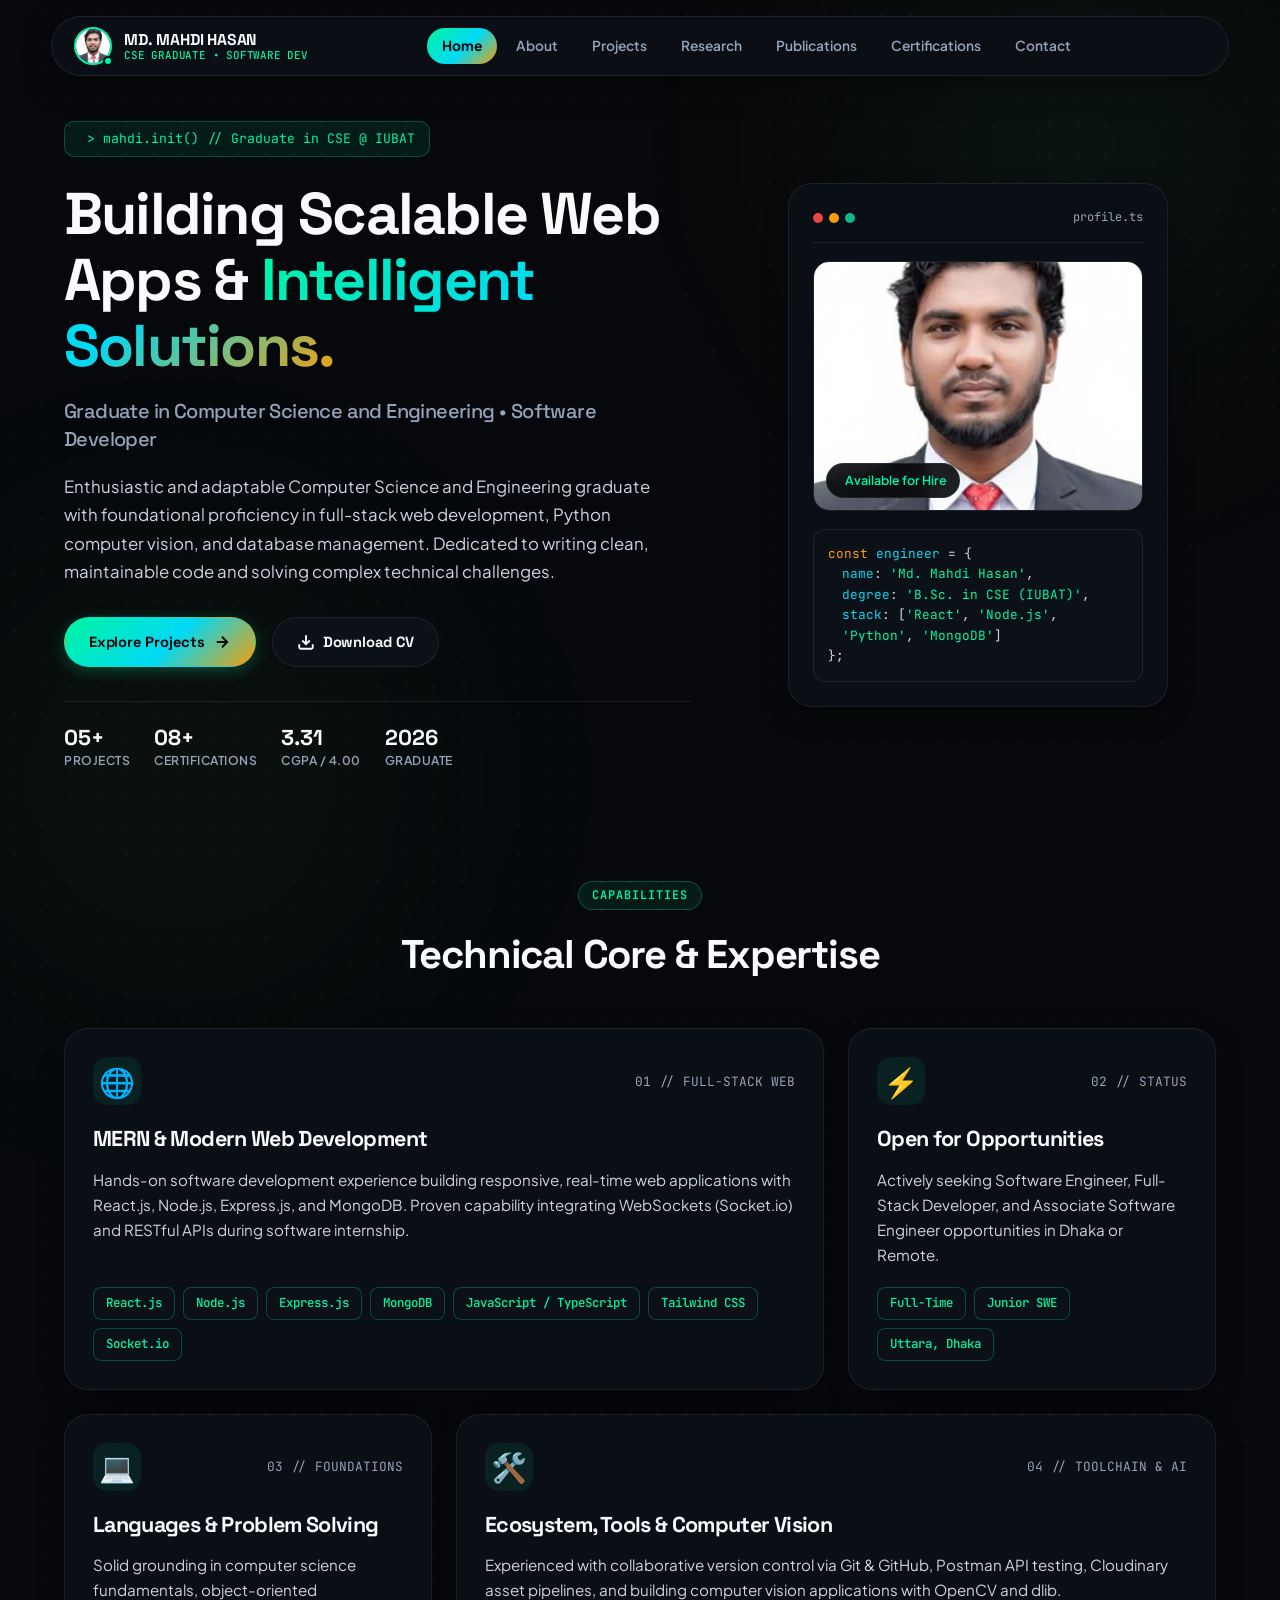
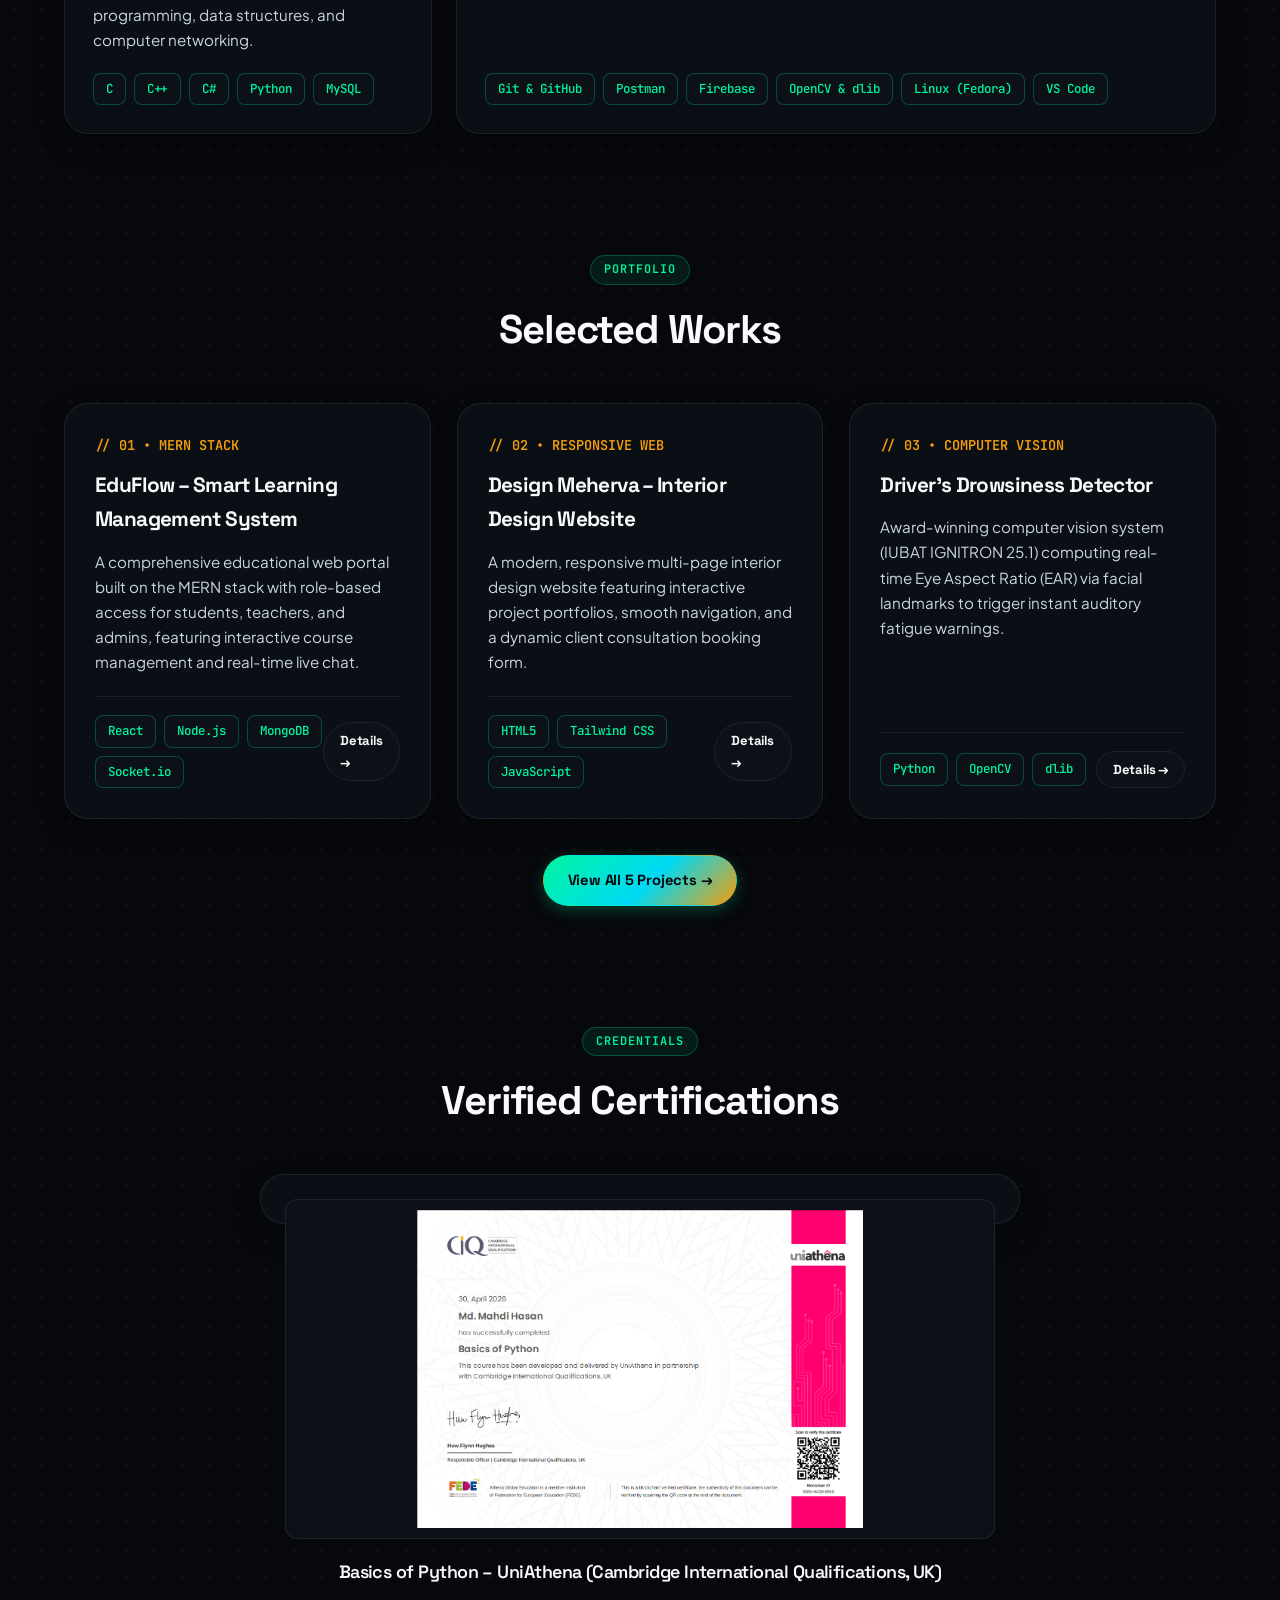
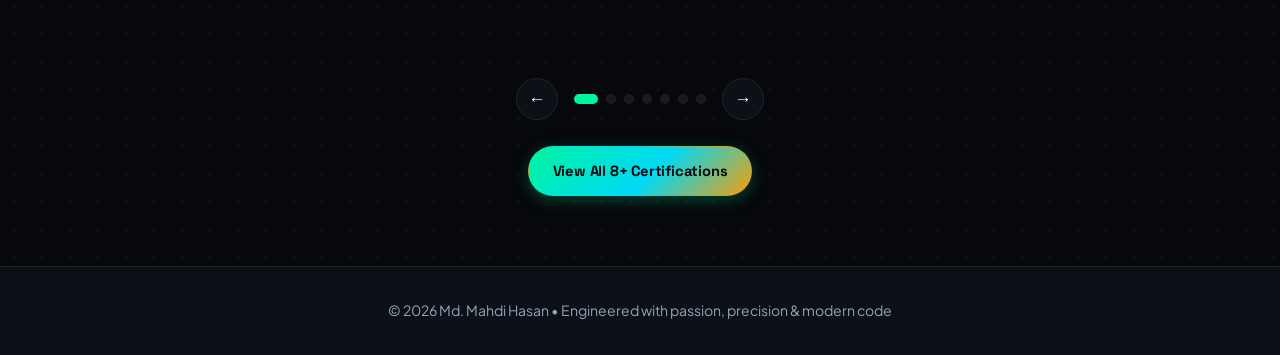
==== commit f913c97b: "Update portfolio with CV data, remove all animations, permanent dark theme" ====
--- a/index.html
+++ b/index.html
@@ -3,8 +3,8 @@
 <head>
     <meta charset="UTF-8">
     <meta name="viewport" content="width=device-width, initial-scale=1.0">
-    <title>Md. Mahdi Hasan | Software Engineer &amp; ML Researcher</title>
-    <meta name="description" content="Portfolio of Md. Mahdi Hasan - Final Year Computer Science & Engineering Student at IUBAT. Specializing in Software Engineering and Explainable AI.">
+    <title>Md. Mahdi Hasan | Graduate in Computer Science &amp; Engineering</title>
+    <meta name="description" content="Portfolio of Md. Mahdi Hasan - Graduate in Computer Science & Engineering from IUBAT. Software development intern and full stack enthusiast.">
 
     <!-- Google Fonts: Space Grotesk, Plus Jakarta Sans, JetBrains Mono -->
     <link rel="preconnect" href="https://fonts.googleapis.com">
@@ -26,7 +26,7 @@
             </div>
             <div class="logo-text">
                 MD. MAHDI HASAN
-                <span>ENGINEER &bull; AI/ML</span>
+                <span>CSE GRADUATE &bull; SOFTWARE DEV</span>
             </div>
         </div>
 
@@ -41,11 +41,6 @@
         </ul>
 
         <div class="nav-actions">
-            <label class="switch" title="Toggle Dark/Light Mode">
-                <input id="themeToggle" type="checkbox" aria-label="Toggle theme" />
-                <span class="slider round"></span>
-            </label>
-
             <button class="mobile-menu-btn" id="mobileMenuBtn" aria-label="Toggle mobile menu">
                 <span></span>
                 <span></span>
@@ -60,13 +55,13 @@
     <div class="hero-content">
         <div class="terminal-badge">
             <span class="pulse-dot"></span>
-            <span>&gt; mahdi.init() // Final Year CSE @ IUBAT</span>
-        </div>
-
-        <h1>Building Intelligent Software &amp; <span class="gradient-text">Explainable AI.</span></h1>
-        <h3>Computer Science &amp; Engineering Undergrad &bull; Software Developer</h3>
+            <span>&gt; mahdi.init() // Graduate in CSE @ IUBAT</span>
+        </div>
+
+        <h1>Building Scalable Web Apps &amp; <span class="gradient-text">Intelligent Solutions.</span></h1>
+        <h3>Graduate in Computer Science and Engineering &bull; Software Developer</h3>
         <p>
-            Architecting robust software systems, computer vision tools, and clinically interpretable machine learning models. Seeking software engineering and research opportunities to build high-impact solutions.
+            Enthusiastic and adaptable Computer Science and Engineering graduate with foundational proficiency in full-stack web development, Python computer vision, and database management. Dedicated to writing clean, maintainable code and solving complex technical challenges.
         </p>
 
         <div class="buttons">
@@ -82,20 +77,20 @@
 
         <div class="hero-metrics">
             <div class="metric-chip">
-                <strong>06+</strong>
+                <strong>05+</strong>
                 <span>Projects</span>
             </div>
             <div class="metric-chip">
-                <strong>07+</strong>
+                <strong>08+</strong>
                 <span>Certifications</span>
             </div>
             <div class="metric-chip">
-                <strong>02</strong>
-                <span>Active Research</span>
+                <strong>3.31</strong>
+                <span>CGPA / 4.00</span>
             </div>
             <div class="metric-chip">
                 <strong>2026</strong>
-                <span>Graduation</span>
+                <span>Graduate</span>
             </div>
         </div>
     </div>
@@ -119,8 +114,8 @@
             <div class="code-preview-box">
                 <div><span class="keyword">const</span> <span class="prop">engineer</span> = {</div>
                 <div style="padding-left: 14px;"><span class="prop">name</span>: <span class="string">'Md. Mahdi Hasan'</span>,</div>
-                <div style="padding-left: 14px;"><span class="prop">role</span>: <span class="string">'SWE & ML Researcher'</span>,</div>
-                <div style="padding-left: 14px;"><span class="prop">stack</span>: [<span class="string">'Python'</span>, <span class="string">'C#'</span>, <span class="string">'AI/ML'</span>]</div>
+                <div style="padding-left: 14px;"><span class="prop">degree</span>: <span class="string">'B.Sc. in CSE (IUBAT)'</span>,</div>
+                <div style="padding-left: 14px;"><span class="prop">stack</span>: [<span class="string">'React'</span>, <span class="string">'Node.js'</span>, <span class="string">'Python'</span>, <span class="string">'MongoDB'</span>]</div>
                 <div>};</div>
             </div>
         </div>
@@ -135,23 +130,24 @@
     </div>
 
     <div class="bento-grid">
-        <!-- Tile 1: AI & ML -->
+        <!-- Tile 1: Full-Stack & MERN -->
         <div class="bento-tile col-8">
             <div class="bento-header">
-                <div class="bento-icon">🤖</div>
-                <span class="bento-index">01 // AI LAB</span>
-            </div>
-            <h3>Explainable AI &amp; Machine Learning</h3>
-            <p>
-                Specializing in making machine learning systems accountable and clinically interpretable. Extensive research experience applying SHAP, LIME, XGBoost, and deep CNNs for medical recommendations and emotion recognition.
+                <div class="bento-icon">🌐</div>
+                <span class="bento-index">01 // FULL-STACK WEB</span>
+            </div>
+            <h3>MERN &amp; Modern Web Development</h3>
+            <p>
+                Hands-on software development experience building responsive, real-time web applications with React.js, Node.js, Express.js, and MongoDB. Proven capability integrating WebSockets (Socket.io) and RESTful APIs during software internship.
             </p>
             <div class="tag-cloud">
-                <span class="bento-tag">Python</span>
-                <span class="bento-tag">TensorFlow</span>
-                <span class="bento-tag">Scikit-learn</span>
-                <span class="bento-tag">SHAP &amp; LIME</span>
-                <span class="bento-tag">OpenCV</span>
-                <span class="bento-tag">Computer Vision</span>
+                <span class="bento-tag">React.js</span>
+                <span class="bento-tag">Node.js</span>
+                <span class="bento-tag">Express.js</span>
+                <span class="bento-tag">MongoDB</span>
+                <span class="bento-tag">JavaScript / TypeScript</span>
+                <span class="bento-tag">Tailwind CSS</span>
+                <span class="bento-tag">Socket.io</span>
             </div>
         </div>
 
@@ -163,50 +159,51 @@
             </div>
             <h3>Open for Opportunities</h3>
             <p>
-                Actively seeking software engineering internships, junior developer roles, and AI research collaborations.
+                Actively seeking Software Engineer, Full-Stack Developer, and Associate Software Engineer opportunities in Dhaka or Remote.
             </p>
             <div class="tag-cloud">
                 <span class="bento-tag">Full-Time</span>
-                <span class="bento-tag">Internship</span>
-                <span class="bento-tag">Remote / Dhaka</span>
-            </div>
-        </div>
-
-        <!-- Tile 3: Software Engineering -->
+                <span class="bento-tag">Junior SWE</span>
+                <span class="bento-tag">Uttara, Dhaka</span>
+            </div>
+        </div>
+
+        <!-- Tile 3: Core Programming & DSA -->
         <div class="bento-tile col-4">
             <div class="bento-header">
                 <div class="bento-icon">💻</div>
-                <span class="bento-index">03 // STACK</span>
-            </div>
-            <h3>Software Architecture</h3>
-            <p>
-                Writing scalable, object-oriented code implementing enterprise design patterns (Singleton, Factory, Observer) in C# and .NET.
+                <span class="bento-index">03 // FOUNDATIONS</span>
+            </div>
+            <h3>Languages &amp; Problem Solving</h3>
+            <p>
+                Solid grounding in computer science fundamentals, object-oriented programming, data structures, and computer networking.
             </p>
             <div class="tag-cloud">
+                <span class="bento-tag">C</span>
+                <span class="bento-tag">C++</span>
                 <span class="bento-tag">C#</span>
-                <span class="bento-tag">.NET</span>
-                <span class="bento-tag">C / C++</span>
+                <span class="bento-tag">Python</span>
                 <span class="bento-tag">MySQL</span>
-                <span class="bento-tag">Git</span>
-            </div>
-        </div>
-
-        <!-- Tile 4: Web & Cloud -->
+            </div>
+        </div>
+
+        <!-- Tile 4: Tools & Platforms -->
         <div class="bento-tile col-8">
             <div class="bento-header">
-                <div class="bento-icon">🌐</div>
-                <span class="bento-index">04 // WEB SYSTEMS</span>
-            </div>
-            <h3>Cloud &amp; Modern Web Platforms</h3>
-            <p>
-                Developing interactive web systems with Firebase real-time database, modern responsive JavaScript, and secure cloud authentication.
+                <div class="bento-icon">🛠️</div>
+                <span class="bento-index">04 // TOOLCHAIN &amp; AI</span>
+            </div>
+            <h3>Ecosystem, Tools &amp; Computer Vision</h3>
+            <p>
+                Experienced with collaborative version control via Git &amp; GitHub, Postman API testing, Cloudinary asset pipelines, and building computer vision applications with OpenCV and dlib.
             </p>
             <div class="tag-cloud">
-                <span class="bento-tag">JavaScript (ES6+)</span>
+                <span class="bento-tag">Git &amp; GitHub</span>
+                <span class="bento-tag">Postman</span>
                 <span class="bento-tag">Firebase</span>
-                <span class="bento-tag">HTML5 / CSS3</span>
-                <span class="bento-tag">REST APIs</span>
-                <span class="bento-tag">UI/UX Design</span>
+                <span class="bento-tag">OpenCV &amp; dlib</span>
+                <span class="bento-tag">Linux (Fedora)</span>
+                <span class="bento-tag">VS Code</span>
             </div>
         </div>
     </div>
@@ -222,16 +219,17 @@
     <div class="editorial-grid">
         <!-- Project 1 -->
         <div class="editorial-card">
-            <span class="card-number">// 01 &bull; DESKTOP APP</span>
-            <h3>Student Management System</h3>
-            <p>
-                A high-performance C# application applying design patterns to handle student registration, grade evaluation, and relational database operations efficiently.
+            <span class="card-number">// 01 &bull; MERN STACK</span>
+            <h3>EduFlow – Smart Learning Management System</h3>
+            <p>
+                A comprehensive educational web portal built on the MERN stack with role-based access for students, teachers, and admins, featuring interactive course management and real-time live chat.
             </p>
             <div class="card-footer">
                 <div class="tag-cloud">
-                    <span class="bento-tag">C#</span>
-                    <span class="bento-tag">.NET</span>
-                    <span class="bento-tag">MySQL</span>
+                    <span class="bento-tag">React</span>
+                    <span class="bento-tag">Node.js</span>
+                    <span class="bento-tag">MongoDB</span>
+                    <span class="bento-tag">Socket.io</span>
                 </div>
                 <a href="projects.html" class="btn btn-sm secondary">Details &rarr;</a>
             </div>
@@ -239,16 +237,16 @@
 
         <!-- Project 2 -->
         <div class="editorial-card">
-            <span class="card-number">// 02 &bull; CLOUD PORTAL</span>
-            <h3>Smart Classroom Platform</h3>
-            <p>
-                A Firebase-backed web testing suite enabling teachers to create interactive exams with real-time participation tracking and automated result publishing.
+            <span class="card-number">// 02 &bull; RESPONSIVE WEB</span>
+            <h3>Design Meherva – Interior Design Website</h3>
+            <p>
+                A modern, responsive multi-page interior design website featuring interactive project portfolios, smooth navigation, and a dynamic client consultation booking form.
             </p>
             <div class="card-footer">
                 <div class="tag-cloud">
+                    <span class="bento-tag">HTML5</span>
+                    <span class="bento-tag">Tailwind CSS</span>
                     <span class="bento-tag">JavaScript</span>
-                    <span class="bento-tag">Firebase</span>
-                    <span class="bento-tag">CSS3</span>
                 </div>
                 <a href="projects.html" class="btn btn-sm secondary">Details &rarr;</a>
             </div>
@@ -257,9 +255,9 @@
         <!-- Project 3 -->
         <div class="editorial-card">
             <span class="card-number">// 03 &bull; COMPUTER VISION</span>
-            <h3>Driver's Drowsiness Detector</h3>
-            <p>
-                A real-time facial landmark detection system analyzing Eye Aspect Ratio (EAR) movements to trigger life-saving auditory warnings for fatigued drivers.
+            <h3>Driver’s Drowsiness Detector</h3>
+            <p>
+                Award-winning computer vision system (IUBAT IGNITRON 25.1) computing real-time Eye Aspect Ratio (EAR) via facial landmarks to trigger instant auditory fatigue warnings.
             </p>
             <div class="card-footer">
                 <div class="tag-cloud">
@@ -273,7 +271,7 @@
     </div>
 
     <div style="text-align: center;">
-        <a href="projects.html" class="btn">View All 6 Projects &rarr;</a>
+        <a href="projects.html" class="btn">View All 5 Projects &rarr;</a>
     </div>
 </section>
 
@@ -323,7 +321,7 @@
         <button class="slider-btn" id="nextCertBtn" aria-label="Next certification">&rarr;</button>
     </div>
 
-    <a href="certifications.html" class="btn">View All 7+ Certifications</a>
+    <a href="certifications.html" class="btn">View All 8+ Certifications</a>
 </section>
 
 <!-- ===== FOOTER ===== -->
--- a/css/style.css
+++ b/css/style.css
@@ -1,4 +1,4 @@
-/* ===== BENTO LUXE DESIGN SYSTEM & VARIABLES ===== */
+/* ===== CYBER EMERALD & OBSIDIAN DARK THEME (NO ANIMATION) ===== */
 @import url('https://fonts.googleapis.com/css2?family=JetBrains+Mono:wght@400;500;600&family=Plus+Jakarta+Sans:wght@300;400;500;600;700&family=Space+Grotesk:wght@400;500;600;700;800&display=swap');
 
 :root {
@@ -6,15 +6,15 @@
     --font-body: 'Plus Jakarta Sans', -apple-system, sans-serif;
     --font-mono: 'JetBrains Mono', monospace;
 
-    /* Dark Mode (Default) - Deep Obsidian & Cyber Emerald / Solar Amber */
+    /* Permanent Dark Palette */
     --bg-base: #06080b;
     --bg-surface: #0c1017;
     --bg-surface-elevated: #131822;
-    --bg-card: rgba(12, 16, 23, 0.85);
-    --bg-card-hover: rgba(19, 26, 38, 0.95);
-
-    --border-subtle: rgba(255, 255, 255, 0.07);
-    --border-hover: rgba(0, 245, 160, 0.4);
+    --bg-card: rgba(12, 16, 23, 0.9);
+    --bg-card-hover: #131a26;
+
+    --border-subtle: rgba(255, 255, 255, 0.08);
+    --border-hover: rgba(0, 245, 160, 0.45);
     --border-active: #00f5a0;
 
     --text-primary: #f8fafc;
@@ -30,53 +30,13 @@
     --accent-gradient: linear-gradient(135deg, #00f5a0 0%, #00d9f5 55%, #f59e0b 100%);
     --accent-gradient-hover: linear-gradient(135deg, #00e092 0%, #00c4dd 55%, #d97706 100%);
     --accent-glow: rgba(0, 245, 160, 0.25);
-    --accent-glow-amber: rgba(245, 158, 11, 0.2);
 
     --badge-bg: rgba(0, 245, 160, 0.08);
     --badge-text: #00f5a0;
     --badge-border: rgba(0, 245, 160, 0.25);
 
-    --nav-bg: rgba(12, 16, 23, 0.88);
+    --nav-bg: rgba(12, 16, 23, 0.95);
     --card-shadow: 0 10px 30px -10px rgba(0, 0, 0, 0.6);
-    --card-shadow-hover: 0 20px 40px -10px rgba(0, 245, 160, 0.18);
-
-    --transition-smooth: all 0.25s cubic-bezier(0.4, 0, 0.2, 1);
-    --transition-bounce: all 0.35s cubic-bezier(0.175, 0.885, 0.32, 1.275);
-}
-
-/* ===== LIGHT MODE ===== */
-body.light-mode {
-    --bg-base: #f8faf9;
-    --bg-surface: #ffffff;
-    --bg-surface-elevated: #f1f5f3;
-    --bg-card: rgba(255, 255, 255, 0.95);
-    --bg-card-hover: #ffffff;
-
-    --border-subtle: rgba(6, 26, 18, 0.08);
-    --border-hover: rgba(5, 150, 105, 0.35);
-    --border-active: #059669;
-
-    --text-primary: #061a12;
-    --text-secondary: #334155;
-    --text-muted: #64748b;
-    --text-inverse: #ffffff;
-
-    --accent-emerald: #059669;
-    --accent-amber: #d97706;
-    --accent-cyan: #0284c7;
-
-    --accent-gradient: linear-gradient(135deg, #059669 0%, #0284c7 60%, #d97706 100%);
-    --accent-gradient-hover: linear-gradient(135deg, #047857 0%, #0369a1 60%, #b45309 100%);
-    --accent-glow: rgba(5, 150, 105, 0.18);
-    --accent-glow-amber: rgba(217, 119, 6, 0.15);
-
-    --badge-bg: rgba(5, 150, 105, 0.08);
-    --badge-text: #059669;
-    --badge-border: rgba(5, 150, 105, 0.2);
-
-    --nav-bg: rgba(255, 255, 255, 0.92);
-    --card-shadow: 0 10px 25px -5px rgba(0, 0, 0, 0.05);
-    --card-shadow-hover: 0 20px 35px -10px rgba(5, 150, 105, 0.12);
 }
 
 /* ===== RESET & BASE ===== */
@@ -95,25 +55,19 @@
     background-color: var(--bg-base);
     color: var(--text-secondary);
     line-height: 1.65;
-    transition: background-color 0.3s ease, color 0.3s ease;
     overflow-x: hidden;
     min-height: 100vh;
     display: flex;
     flex-direction: column;
 
-    /* Subtle Futuristic Dot Grid Background */
+    /* Clean Subtle Grid Pattern */
     background-image: radial-gradient(rgba(255, 255, 255, 0.06) 1px, transparent 1px);
     background-size: 28px 28px;
-}
-
-body.light-mode {
-    background-image: radial-gradient(rgba(6, 26, 18, 0.05) 1px, transparent 1px);
 }
 
 a {
     text-decoration: none;
     color: inherit;
-    transition: var(--transition-smooth);
 }
 
 img {
@@ -121,7 +75,7 @@
     display: block;
 }
 
-/* Ambient Radial Glows */
+/* Static Ambient Glow */
 body::before {
     content: '';
     position: fixed;
@@ -129,7 +83,7 @@
     right: -120px;
     width: 650px;
     height: 650px;
-    background: radial-gradient(circle, rgba(0, 245, 160, 0.12) 0%, rgba(245, 158, 11, 0.04) 50%, transparent 70%);
+    background: radial-gradient(circle, rgba(0, 245, 160, 0.08) 0%, rgba(245, 158, 11, 0.03) 50%, transparent 70%);
     filter: blur(100px);
     z-index: -1;
     pointer-events: none;
@@ -142,7 +96,7 @@
     left: -120px;
     width: 600px;
     height: 600px;
-    background: radial-gradient(circle, rgba(245, 158, 11, 0.08) 0%, rgba(0, 245, 160, 0.05) 50%, transparent 70%);
+    background: radial-gradient(circle, rgba(245, 158, 11, 0.06) 0%, rgba(0, 245, 160, 0.04) 50%, transparent 70%);
     filter: blur(100px);
     z-index: -1;
     pointer-events: none;
@@ -170,7 +124,6 @@
     border: 1px solid var(--border-subtle);
     border-radius: 9999px;
     box-shadow: 0 10px 35px -10px rgba(0, 0, 0, 0.5);
-    transition: var(--transition-smooth);
 }
 
 .logo {
@@ -193,13 +146,6 @@
     border-radius: 50%;
     object-fit: cover;
     border: 2px solid var(--accent-emerald);
-    box-shadow: 0 0 10px var(--accent-glow);
-    transition: var(--transition-bounce);
-}
-
-.logo:hover img {
-    transform: scale(1.08) rotate(5deg);
-    box-shadow: 0 0 16px var(--accent-glow);
 }
 
 .status-dot {
@@ -211,7 +157,6 @@
     background: #00f5a0;
     border-radius: 50%;
     border: 2px solid var(--bg-surface);
-    box-shadow: 0 0 8px #00f5a0;
 }
 
 .logo-text {
@@ -246,7 +191,6 @@
     font-weight: 600;
     color: var(--text-muted);
     border-radius: 9999px;
-    transition: var(--transition-smooth);
     display: block;
     white-space: nowrap;
 }
@@ -256,19 +200,10 @@
     background: rgba(255, 255, 255, 0.05);
 }
 
-body.light-mode .nav-links li a:hover {
-    background: rgba(0, 0, 0, 0.05);
-}
-
 .nav-links li a.active {
     color: #06080b;
     background: var(--accent-gradient);
-    box-shadow: 0 4px 14px var(--accent-glow);
     font-weight: 700;
-}
-
-body.light-mode .nav-links li a.active {
-    color: #ffffff;
 }
 
 .nav-actions {
@@ -290,7 +225,6 @@
     border-radius: 50%;
     padding: 9px;
     cursor: pointer;
-    transition: var(--transition-smooth);
 }
 
 .mobile-menu-btn span {
@@ -299,49 +233,6 @@
     height: 2px;
     background-color: var(--text-primary);
     border-radius: 2px;
-    transition: var(--transition-smooth);
-}
-
-.mobile-menu-btn.active span:nth-child(1) {
-    transform: translateY(7px) rotate(45deg);
-}
-
-.mobile-menu-btn.active span:nth-child(2) {
-    opacity: 0;
-}
-
-.mobile-menu-btn.active span:nth-child(3) {
-    transform: translateY(-7px) rotate(-45deg);
-}
-
-/* Modern Theme Switch */
-.switch {
-    position: relative;
-    display: inline-block;
-    width: 46px;
-    height: 25px;
-    margin: 0;
-}
-
-.switch input {
-    opacity: 0;
-    width: 0;
-    height: 0;
-}
-
-.slider {
-    position: absolute;
-    cursor: pointer;
-    inset: 0;
-    background-color: #161f2e;
-    transition: 0.3s;
-    border-radius: 34px;
-    border: 1px solid var(--border-subtle);
-}
-
-.slider.round {
-    border-radius: 34px;
-    overflow: hidden;
 }
 
 /* ===== GENERAL BUTTONS ===== */
@@ -358,20 +249,13 @@
     background: var(--accent-gradient);
     color: #06080b !important;
     border: 1px solid transparent;
-    box-shadow: 0 6px 20px var(--accent-glow);
-    transition: var(--transition-bounce);
+    box-shadow: 0 4px 15px var(--accent-glow);
     font-family: var(--font-heading);
     letter-spacing: -0.2px;
 }
 
-body.light-mode .btn {
-    color: #ffffff !important;
-}
-
 .btn:hover {
     background: var(--accent-gradient-hover);
-    transform: translateY(-3px) scale(1.02);
-    box-shadow: 0 10px 28px var(--accent-glow);
 }
 
 .btn.secondary {
@@ -385,8 +269,6 @@
     background: var(--bg-surface-elevated);
     border-color: var(--border-hover);
     color: var(--badge-text) !important;
-    transform: translateY(-3px);
-    box-shadow: 0 8px 20px var(--accent-glow);
 }
 
 .btn-sm {
@@ -417,7 +299,7 @@
 
 .section-header {
     text-align: center;
-    margin-bottom: 45px;
+    margin-bottom: 40px;
 }
 
 .section-tag {
@@ -467,40 +349,25 @@
     margin-bottom: 24px;
 }
 
-.pulse-dot {
-    width: 8px;
-    height: 8px;
-    background: var(--accent-emerald);
-    border-radius: 50%;
-    box-shadow: 0 0 0 0 rgba(0, 245, 160, 0.7);
-    animation: pulse 2s infinite;
-}
-
-@keyframes pulse {
-    0% { box-shadow: 0 0 0 0 rgba(0, 245, 160, 0.7); }
-    70% { box-shadow: 0 0 0 10px rgba(0, 245, 160, 0); }
-    100% { box-shadow: 0 0 0 0 rgba(0, 245, 160, 0); }
-}
-
 .hero-content h1 {
-    font-size: clamp(2.5rem, 4.8vw, 3.9rem);
-    line-height: 1.1;
+    font-size: clamp(2.4rem, 4.6vw, 3.8rem);
+    line-height: 1.12;
     margin-bottom: 18px;
 }
 
 .hero-content h3 {
-    font-size: clamp(1.05rem, 1.8vw, 1.3rem);
+    font-size: clamp(1.05rem, 1.8vw, 1.25rem);
     font-weight: 500;
     color: var(--text-muted);
-    margin-bottom: 22px;
+    margin-bottom: 20px;
     line-height: 1.4;
 }
 
 .hero-content p {
     font-size: 1.05rem;
     color: var(--text-secondary);
-    max-width: 580px;
-    margin-bottom: 34px;
+    max-width: 600px;
+    margin-bottom: 30px;
     line-height: 1.7;
 }
 
@@ -560,13 +427,10 @@
     width: 100%;
     max-width: 380px;
     position: relative;
-    transition: var(--transition-bounce);
 }
 
 .bento-profile-card:hover {
     border-color: var(--border-hover);
-    transform: translateY(-6px);
-    box-shadow: var(--card-shadow-hover);
 }
 
 .card-topbar {
@@ -613,18 +477,13 @@
     width: 100%;
     height: 100%;
     object-fit: cover;
-    transition: var(--transition-smooth);
-}
-
-.bento-profile-card:hover .bento-avatar-wrap img {
-    transform: scale(1.04);
 }
 
 .live-badge {
     position: absolute;
     bottom: 12px;
     left: 12px;
-    background: rgba(6, 8, 11, 0.85);
+    background: rgba(6, 8, 11, 0.9);
     border: 1px solid var(--border-subtle);
     padding: 6px 12px;
     border-radius: 9999px;
@@ -674,7 +533,6 @@
     padding: 28px;
     box-shadow: var(--card-shadow);
     backdrop-filter: blur(14px);
-    transition: var(--transition-bounce);
     display: flex;
     flex-direction: column;
     position: relative;
@@ -683,8 +541,6 @@
 
 .bento-tile:hover {
     border-color: var(--border-hover);
-    transform: translateY(-5px);
-    box-shadow: var(--card-shadow-hover);
     background: var(--bg-card-hover);
 }
 
@@ -746,7 +602,6 @@
     background: var(--bg-surface);
     color: var(--badge-text);
     border: 1px solid var(--badge-border);
-    transition: var(--transition-smooth);
 }
 
 .bento-tile:hover .bento-tag {
@@ -779,7 +634,6 @@
     backdrop-filter: blur(14px);
     position: relative;
     overflow: hidden;
-    transition: var(--transition-bounce);
 }
 
 .editorial-card::before {
@@ -791,13 +645,10 @@
     height: 3px;
     background: var(--accent-gradient);
     opacity: 0;
-    transition: var(--transition-smooth);
 }
 
 .editorial-card:hover {
     border-color: var(--border-hover);
-    transform: translateY(-6px);
-    box-shadow: var(--card-shadow-hover);
     background: var(--bg-card-hover);
 }
 
@@ -862,8 +713,6 @@
     inset: 0;
     opacity: 0;
     visibility: hidden;
-    transition: opacity 0.5s ease, transform 0.5s ease;
-    transform: scale(0.97);
     background: var(--bg-card);
     border: 1px solid var(--border-subtle);
     padding: 24px;
@@ -875,7 +724,6 @@
 .cert-slide.active {
     opacity: 1;
     visibility: visible;
-    transform: scale(1);
     z-index: 2;
 }
 
@@ -917,7 +765,6 @@
     align-items: center;
     justify-content: center;
     cursor: pointer;
-    transition: var(--transition-smooth);
     font-size: 1.1rem;
 }
 
@@ -925,7 +772,6 @@
     background: var(--accent-emerald);
     color: #06080b;
     border-color: var(--accent-emerald);
-    transform: scale(1.08);
 }
 
 .slider-dots {
@@ -939,7 +785,6 @@
     border-radius: 50%;
     background: var(--border-subtle);
     cursor: pointer;
-    transition: var(--transition-smooth);
 }
 
 .slider-dot.active {
@@ -971,7 +816,7 @@
 .photo-overlay {
     position: fixed;
     inset: 0;
-    background: rgba(6, 8, 11, 0.92);
+    background: rgba(6, 8, 11, 0.94);
     backdrop-filter: blur(20px);
     display: flex;
     align-items: center;
@@ -979,7 +824,6 @@
     z-index: 9999;
     opacity: 0;
     pointer-events: none;
-    transition: opacity 0.3s ease;
 }
 
 .photo-overlay.active {
@@ -1010,13 +854,11 @@
     justify-content: center;
     cursor: pointer;
     font-size: 1.4rem;
-    transition: var(--transition-smooth);
 }
 
 .close-btn:hover {
     background: var(--accent-emerald);
     color: #06080b;
-    transform: rotate(90deg);
 }
 
 /* ===== PAGE HERO (SUBPAGES) ===== */
@@ -1069,17 +911,12 @@
         border: 1px solid var(--border-subtle);
         box-shadow: 0 25px 50px rgba(0, 0, 0, 0.6);
         gap: 6px;
-        transform: translateY(-130%);
-        opacity: 0;
-        visibility: hidden;
-        transition: transform 0.35s cubic-bezier(0.4, 0, 0.2, 1), opacity 0.3s ease;
+        display: none;
         z-index: 999;
     }
 
     .nav-links.active {
-        transform: translateY(0);
-        opacity: 1;
-        visibility: visible;
+        display: flex;
     }
 
     .nav-links li a {
